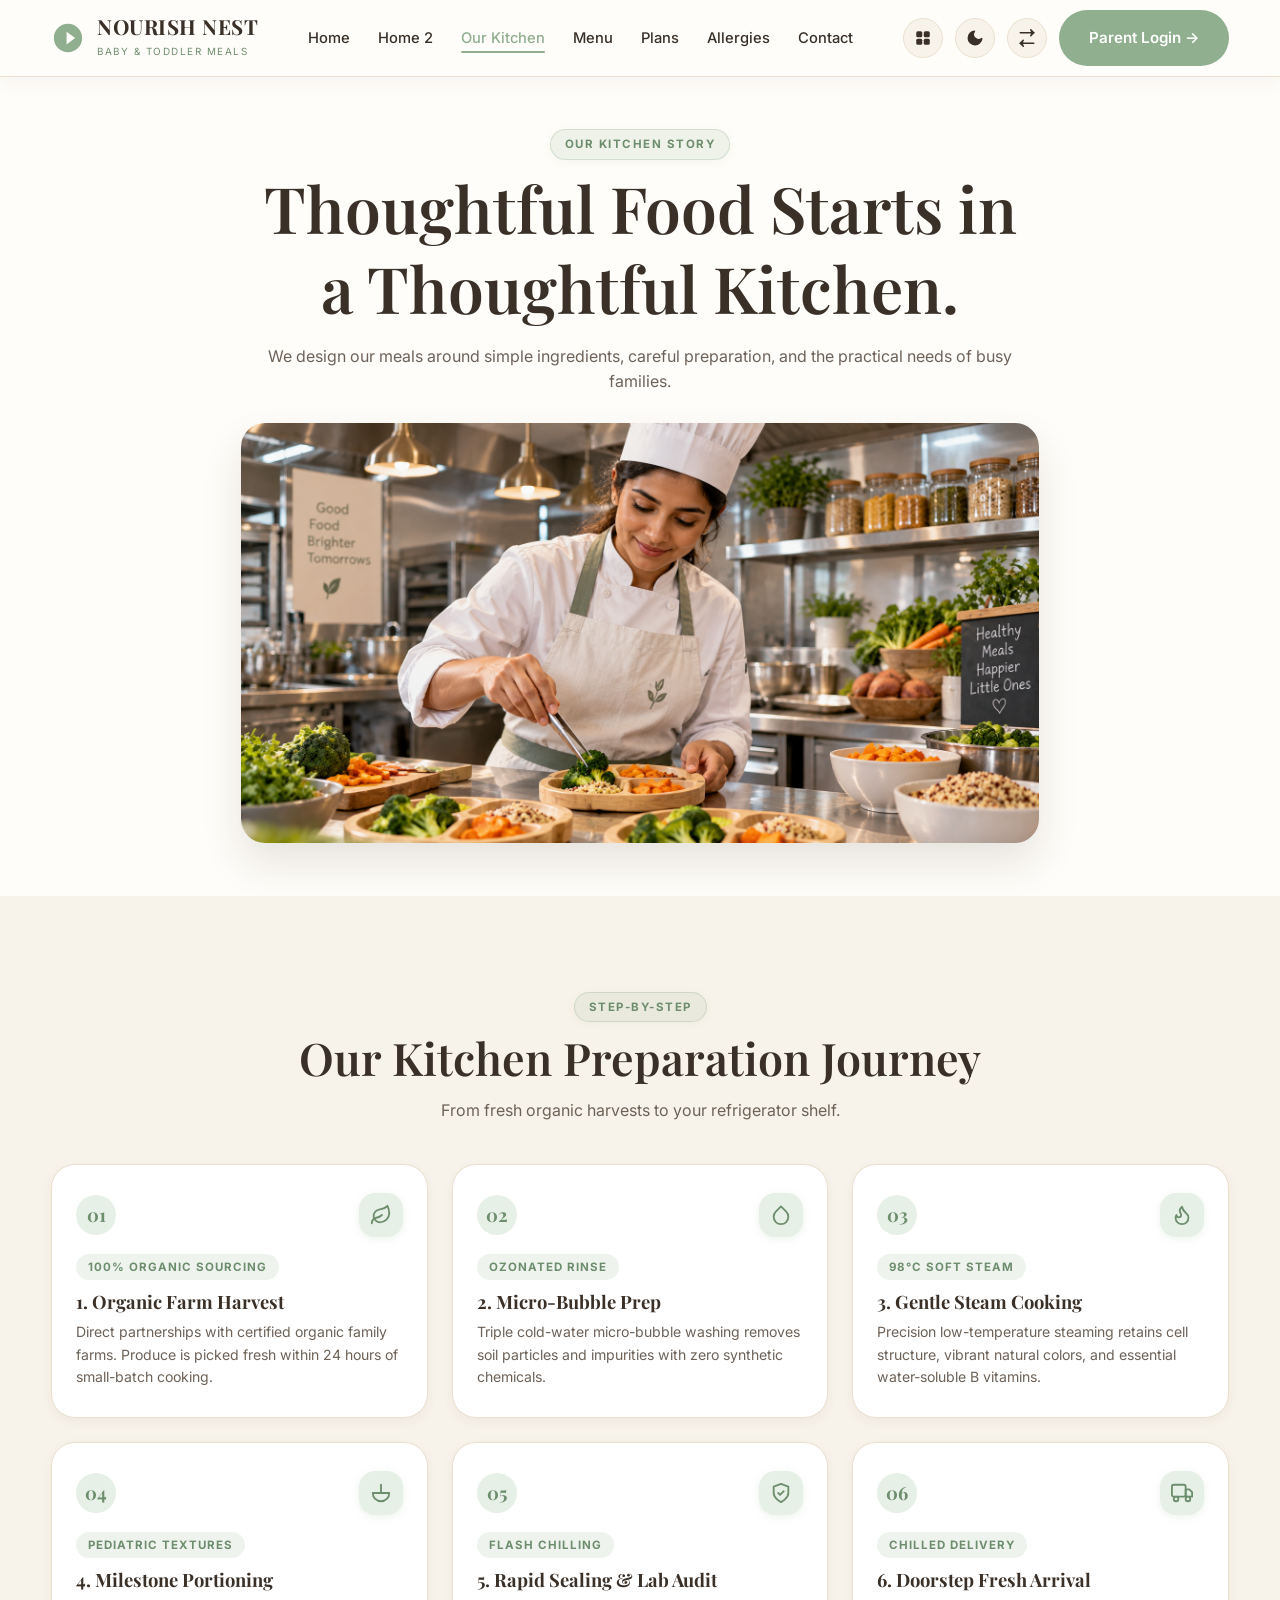
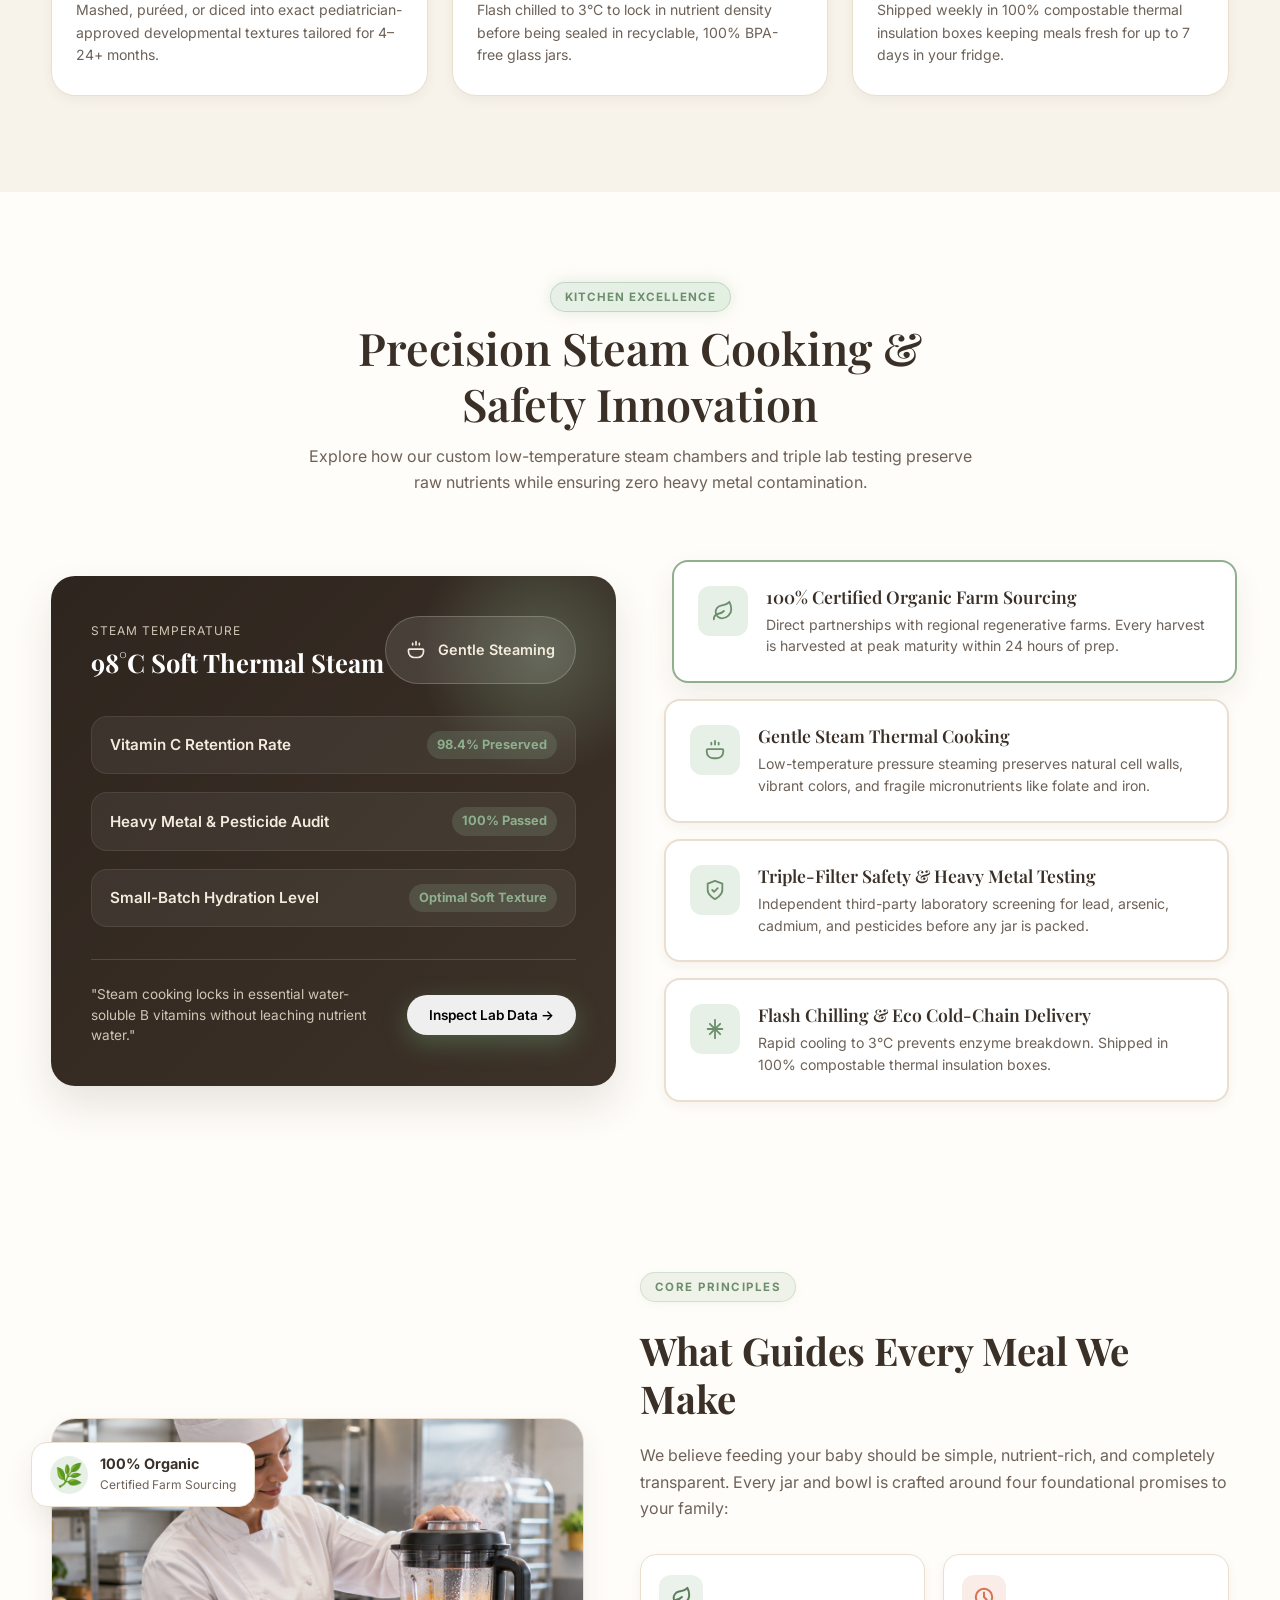
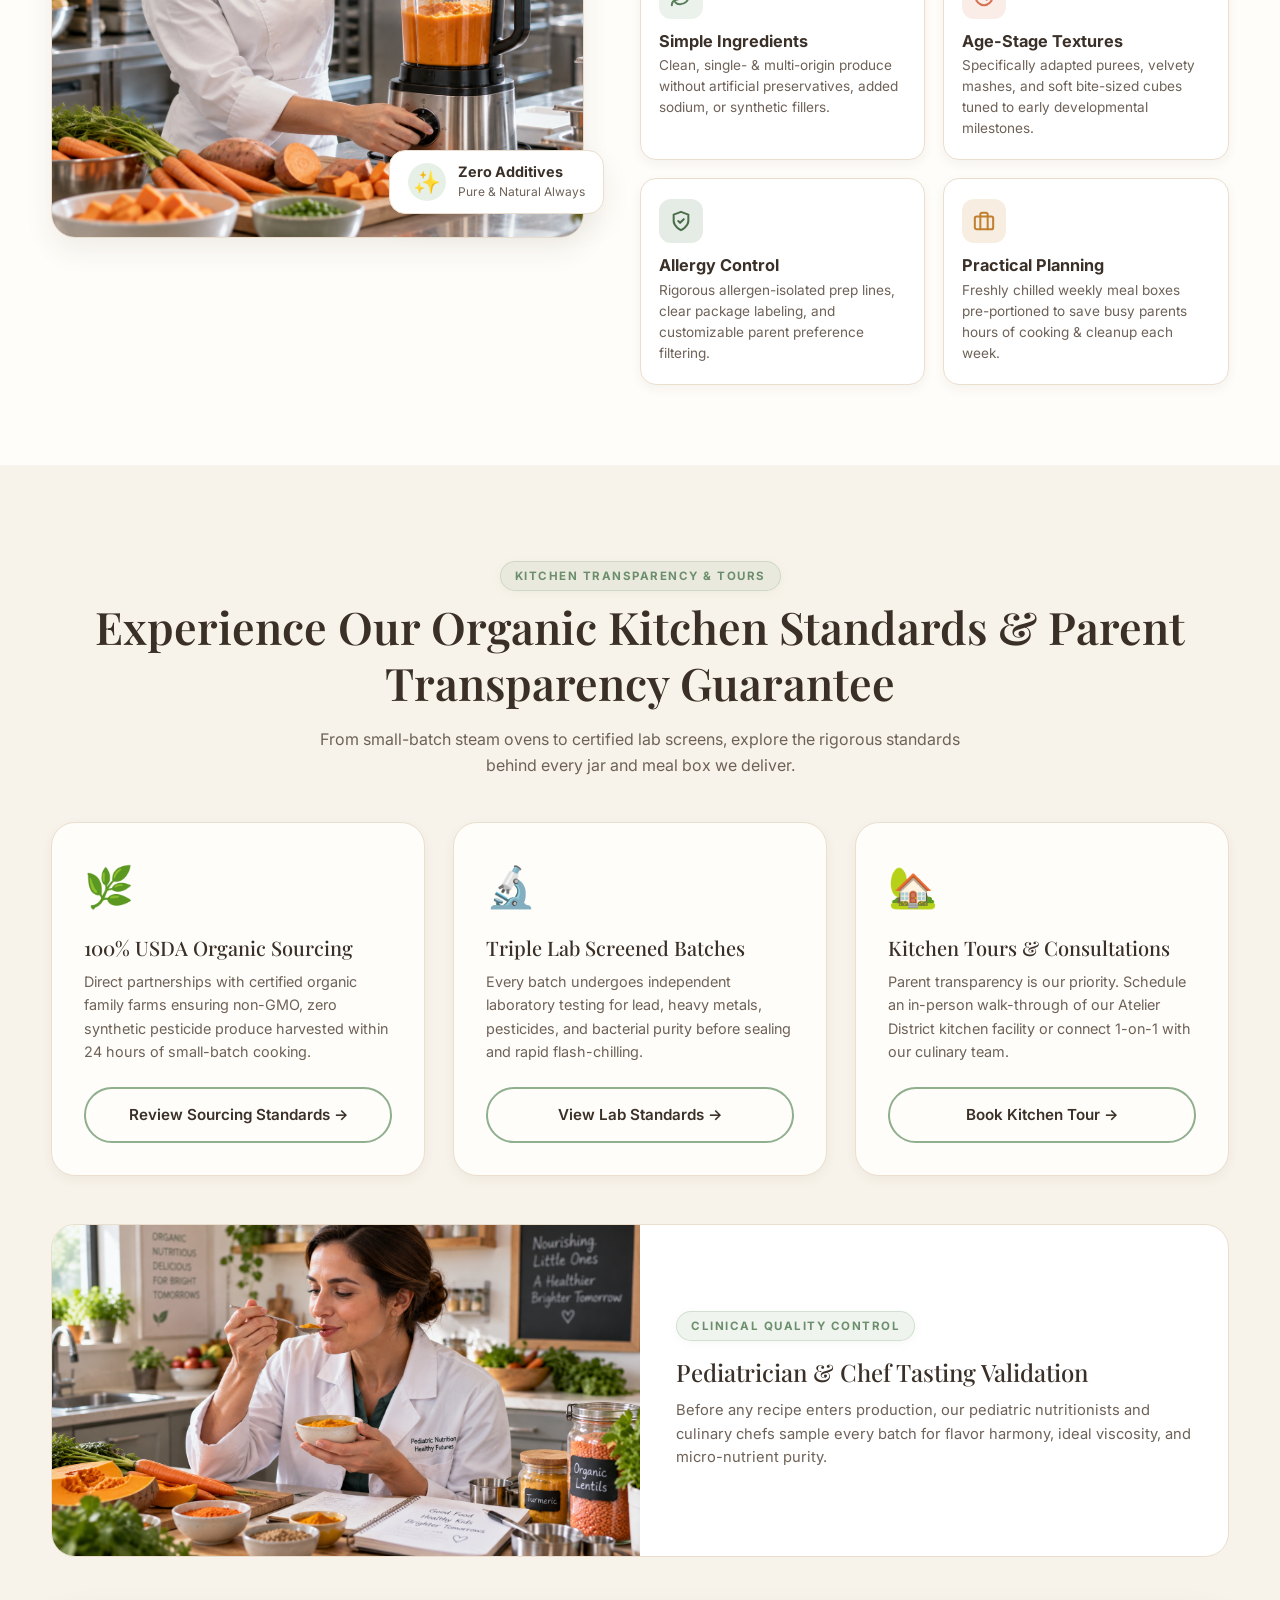
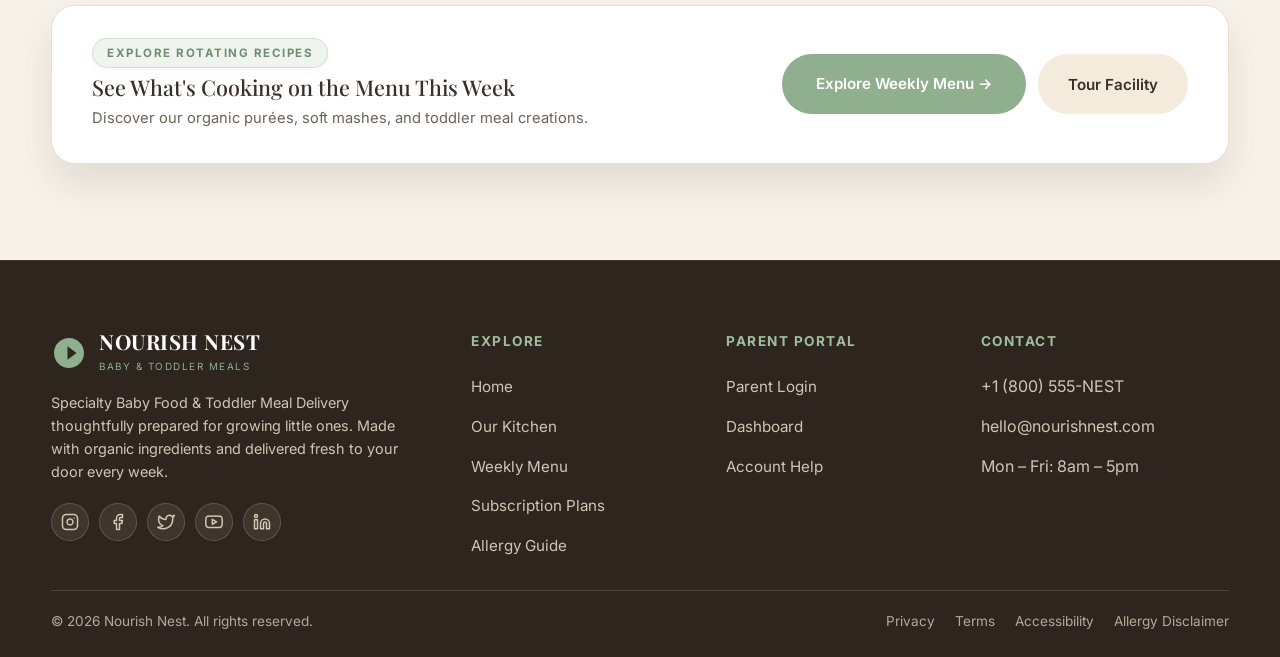
==== about.html @ a1250751 "Complete Nourish Nest website update: images, Home 2 hero & sensory section enhancements, brand favi" ====
<!DOCTYPE html>
<html lang="en" data-theme="light" dir="ltr">
<head>
  <meta charset="UTF-8">
  <meta name="viewport" content="width=device-width, initial-scale=1.0">
  <title>Our Kitchen | Nourish Nest Specialty Baby Food</title>
  <meta name="description" content="Learn about the Nourish Nest kitchen philosophy, small batch organic cooking process, and food safety standards.">
  <link rel="icon" type="image/svg+xml" href="assets/images/favicon.svg">
  <link rel="stylesheet" href="assets/css/style.css">
</head>
<body>

  <!-- Sticky Navbar -->
  <header class="navbar">
    <div class="container nav-container">
      <a href="index.html" class="brand-logo">
        <svg viewBox="0 0 24 24">
          <path d="M12 2C6.48 2 2 6.48 2 12s4.48 10 10 10 10-4.48 10-10S17.52 2 12 2zm-1 14.5v-9l6 4.5-6 4.5z"/>
        </svg>
        <div>
          <span class="brand-title">NOURISH NEST</span>
          <span class="brand-sub">BABY & TODDLER MEALS</span>
        </div>
      </a>

      <ul class="nav-links">
        <li><a href="index.html">Home</a></li>
        <li><a href="index2.html">Home 2</a></li>
        <li><a href="about.html" class="active">Our Kitchen</a></li>
        <li><a href="menu.html">Menu</a></li>
        <li><a href="plans.html">Plans</a></li>
        <li><a href="allergies.html">Allergies</a></li>
        <li><a href="contact.html">Contact</a></li>
      </ul>

      <div class="nav-actions">
        <a href="dashboard.html" class="icon-circle-btn" title="Parent Portal Dashboard" aria-label="Parent Portal Dashboard">
          <svg width="18" height="18" viewBox="0 0 24 24" fill="currentColor">
            <rect x="3" y="3" width="8" height="8" rx="2"/>
            <rect x="13" y="3" width="8" height="8" rx="2"/>
            <rect x="13" y="13" width="8" height="8" rx="2"/>
            <rect x="3" y="13" width="8" height="8" rx="2"/>
          </svg>
        </a>
        <button class="icon-circle-btn theme-toggle-btn" aria-label="Toggle Theme"></button>
        <button class="icon-circle-btn rtl-toggle-btn" aria-label="Toggle Direction"></button>
        <a href="login.html" class="btn btn-primary">Parent Login →</a>
      </div>

      <button class="hamburger" aria-label="Open Menu">
        <span></span>
        <span></span>
        <span></span>
      </button>
    </div>
  </header>

  <!-- Mobile Drawer -->
  <div class="mobile-drawer">
    <ul class="mobile-nav-links">
      <li><a href="index.html">Home</a></li>
      <li><a href="index2.html">Home 2</a></li>
      <li><a href="about.html" class="active">Our Kitchen</a></li>
      <li><a href="menu.html">Menu</a></li>
      <li><a href="plans.html">Plans</a></li>
      <li><a href="allergies.html">Allergies</a></li>
      <li><a href="contact.html">Contact</a></li>
    </ul>
    <div class="mobile-controls">
      <a href="login.html" class="btn btn-primary" style="width: 100%;">Parent Login →</a>
      <div style="display: flex; gap: 12px; justify-content: center; margin-top: 12px;">
        <a href="dashboard.html" class="icon-circle-btn" title="Parent Portal Dashboard" aria-label="Parent Portal Dashboard">
          <svg width="18" height="18" viewBox="0 0 24 24" fill="currentColor">
            <rect x="3" y="3" width="8" height="8" rx="2"/>
            <rect x="13" y="3" width="8" height="8" rx="2"/>
            <rect x="13" y="13" width="8" height="8" rx="2"/>
            <rect x="3" y="13" width="8" height="8" rx="2"/>
          </svg>
        </a>
        <button class="icon-circle-btn theme-toggle-btn" aria-label="Toggle Theme"></button>
        <button class="icon-circle-btn rtl-toggle-btn" aria-label="Toggle Direction"></button>
      </div>
    </div>
  </div>

  <!-- ABOUT SECTION 01 — HERO -->
  <section class="hero text-center">
    <div class="container" style="max-width: 900px;">
      <span class="section-tag">OUR KITCHEN STORY</span>
      <h1>Thoughtful Food Starts in a Thoughtful Kitchen.</h1>
      <p class="text-muted" style="margin-top: 16px; margin-bottom: 28px;">
        We design our meals around simple ingredients, careful preparation, and the practical needs of busy families.
      </p>
      <div style="border-radius: var(--radius-lg); overflow: hidden; box-shadow: var(--shadow-lg); max-height: 420px;">
        <img src="assets/images/hero-kitchen-chef.jpg" alt="Pediatric Chef Plating Organic Baby Meals" style="width: 100%; height: 100%; object-fit: cover; display: block;">
      </div>
    </div>
  </section>

  <!-- ABOUT SECTION 02 — KITCHEN PROCESS TIMELINE -->
  <section class="section section-bg-alt">
    <div class="container text-center">
      <span class="section-tag">STEP-BY-STEP</span>
      <h2>Our Kitchen Preparation Journey</h2>
      <p class="text-muted" style="max-width: 600px; margin: 12px auto 0;">From fresh organic harvests to your refrigerator shelf.</p>

      <div class="journey-timeline-rich">
        
        <!-- Step 1 -->
        <div class="journey-step-card">
          <div class="journey-step-header">
            <span class="journey-step-num">01</span>
            <div class="journey-step-svg-icon">
              <svg width="22" height="22" viewBox="0 0 24 24" fill="none" stroke="currentColor" stroke-width="2" stroke-linecap="round" stroke-linejoin="round">
                <path d="M11 20A7 7 0 0 1 9.8 6.1C15.5 5 17 4.48 19 2c1 2 2 4.18 2 8 0 5.5-4.78 10-10 10Z"/>
                <path d="M2 21c0-3 1.85-5.36 5.08-6C9.5 14.52 12 13 13 12"/>
              </svg>
            </div>
          </div>
          <div>
            <span class="journey-step-tag">100% Organic Sourcing</span>
            <h4>1. Organic Farm Harvest</h4>
            <p>Direct partnerships with certified organic family farms. Produce is picked fresh within 24 hours of small-batch cooking.</p>
          </div>
        </div>

        <!-- Step 2 -->
        <div class="journey-step-card">
          <div class="journey-step-header">
            <span class="journey-step-num">02</span>
            <div class="journey-step-svg-icon">
              <svg width="22" height="22" viewBox="0 0 24 24" fill="none" stroke="currentColor" stroke-width="2" stroke-linecap="round" stroke-linejoin="round">
                <path d="M12 2.69l5.66 5.66a8 8 0 1 1-11.31 0z"/>
              </svg>
            </div>
          </div>
          <div>
            <span class="journey-step-tag">Ozonated Rinse</span>
            <h4>2. Micro-Bubble Prep</h4>
            <p>Triple cold-water micro-bubble washing removes soil particles and impurities with zero synthetic chemicals.</p>
          </div>
        </div>

        <!-- Step 3 -->
        <div class="journey-step-card">
          <div class="journey-step-header">
            <span class="journey-step-num">03</span>
            <div class="journey-step-svg-icon">
              <svg width="22" height="22" viewBox="0 0 24 24" fill="none" stroke="currentColor" stroke-width="2" stroke-linecap="round" stroke-linejoin="round">
                <path d="M8.5 14.5A2.5 2.5 0 0 0 11 12c0-1.38-.5-2-1-3-1.072-2.143-.224-4.054 2-6 .5 2.5 2 4.9 4 6.5 2 1.6 3 3.5 3 5.5a7 7 0 1 1-14 0c0-1.153.433-2.294 1-3a2.5 2.5 0 0 0 2.5 2.5z"/>
              </svg>
            </div>
          </div>
          <div>
            <span class="journey-step-tag">98°C Soft Steam</span>
            <h4>3. Gentle Steam Cooking</h4>
            <p>Precision low-temperature steaming retains cell structure, vibrant natural colors, and essential water-soluble B vitamins.</p>
          </div>
        </div>

        <!-- Step 4 -->
        <div class="journey-step-card">
          <div class="journey-step-header">
            <span class="journey-step-num">04</span>
            <div class="journey-step-svg-icon">
              <svg width="22" height="22" viewBox="0 0 24 24" fill="none" stroke="currentColor" stroke-width="2" stroke-linecap="round" stroke-linejoin="round">
                <path d="M12 21a9 9 0 0 0 9-9H3a9 9 0 0 0 9 9Z"/>
                <line x1="12" y1="3" x2="12" y2="12"/>
              </svg>
            </div>
          </div>
          <div>
            <span class="journey-step-tag">Pediatric Textures</span>
            <h4>4. Milestone Portioning</h4>
            <p>Mashed, puréed, or diced into exact pediatrician-approved developmental textures tailored for 4–24+ months.</p>
          </div>
        </div>

        <!-- Step 5 -->
        <div class="journey-step-card">
          <div class="journey-step-header">
            <span class="journey-step-num">05</span>
            <div class="journey-step-svg-icon">
              <svg width="22" height="22" viewBox="0 0 24 24" fill="none" stroke="currentColor" stroke-width="2" stroke-linecap="round" stroke-linejoin="round">
                <path d="M12 22s8-4 8-10V5l-8-3-8 3v7c0 6 8 10 8 10z"/>
                <path d="m9 12 2 2 4-4"/>
              </svg>
            </div>
          </div>
          <div>
            <span class="journey-step-tag">Flash Chilling</span>
            <h4>5. Rapid Sealing & Lab Audit</h4>
            <p>Flash chilled to 3°C to lock in nutrient density before being sealed in recyclable, 100% BPA-free glass jars.</p>
          </div>
        </div>

        <!-- Step 6 -->
        <div class="journey-step-card">
          <div class="journey-step-header">
            <span class="journey-step-num">06</span>
            <div class="journey-step-svg-icon">
              <svg width="22" height="22" viewBox="0 0 24 24" fill="none" stroke="currentColor" stroke-width="2" stroke-linecap="round" stroke-linejoin="round">
                <rect x="1" y="3" width="15" height="13" rx="2" ry="2"/>
                <polygon points="16 8 20 8 23 11 23 16 16 16 16 8"/>
                <circle cx="5.5" cy="18.5" r="2.5"/>
                <circle cx="18.5" cy="18.5" r="2.5"/>
              </svg>
            </div>
          </div>
          <div>
            <span class="journey-step-tag">Chilled Delivery</span>
            <h4>6. Doorstep Fresh Arrival</h4>
            <p>Shipped weekly in 100% compostable thermal insulation boxes keeping meals fresh for up to 7 days in your fridge.</p>
          </div>
        </div>

      </div>
    </div>
  </section>

  <!-- OUR KITCHEN SECTION — FARM-TO-JAR QUALITY & STEAM INNOVATION (UNIQUE SECTION) -->
  <section class="section kitchen-quality-section">
    <div class="container">
      <div class="section-header text-center">
        <span class="section-tag glow-tag">KITCHEN EXCELLENCE</span>
        <h2>Precision Steam Cooking & Safety Innovation</h2>
        <p class="text-muted" style="max-width: 680px; margin: 12px auto 0;">
          Explore how our custom low-temperature steam chambers and triple lab testing preserve raw nutrients while ensuring zero heavy metal contamination.
        </p>
      </div>

      <div class="kitchen-quality-grid">
        
        <!-- Left Column: Interactive Animated Steam Chamber Gauge -->
        <div class="steam-chamber-card">
          <div class="steam-chamber-bg-glow"></div>
          
          <div class="steam-dial-display">
            <div>
              <span class="temp-label">STEAM TEMPERATURE</span>
              <div class="temp-number" id="kitchenTempDisplay">98°C Soft Thermal Steam</div>
            </div>
            <div class="steam-temp-badge">
              <span class="steam-icon-pulse" id="kitchenPillarIcon">
                <svg width="20" height="20" viewBox="0 0 24 24" fill="none" stroke="currentColor" stroke-width="2" stroke-linecap="round" stroke-linejoin="round">
                  <path d="M12 2v4M8 4v2M16 4v2M4 11h16a1 1 0 0 1 1 1v2a7 7 0 0 1-7 7H10a7 7 0 0 1-7-7v-2a1 1 0 0 1 1-1z"/>
                </svg>
              </span>
              <span style="font-weight: 600; font-size: 0.9rem;" id="kitchenPillarBadge">Gentle Steaming</span>
            </div>
          </div>

          <div class="steam-metrics-list" id="kitchenMetricList">
            <div class="steam-metric-row">
              <div class="metric-title-wrap">
                <span>Vitamin C Retention Rate</span>
              </div>
              <span class="metric-status-tag">98.4% Preserved</span>
            </div>

            <div class="steam-metric-row">
              <div class="metric-title-wrap">
                <span>Heavy Metal & Pesticide Audit</span>
              </div>
              <span class="metric-status-tag">100% Passed</span>
            </div>

            <div class="steam-metric-row">
              <div class="metric-title-wrap">
                <span>Small-Batch Hydration Level</span>
              </div>
              <span class="metric-status-tag">Optimal Soft Texture</span>
            </div>
          </div>

          <div class="steam-card-footer">
            <div class="steam-note-text" id="kitchenNoteText">
              "Steam cooking locks in essential water-soluble B vitamins without leaching nutrient water."
            </div>
            <button class="btn btn-shine steam-inspect-btn" id="inspectKitchenBatchBtn" type="button">
              Inspect Lab Data →
            </button>
          </div>
        </div>

        <!-- Right Column: Interactive Pillar Cards -->
        <div class="kitchen-pillars-deck" role="tablist">
          <div class="pillar-interactive-card active" data-pillar="1" role="tab" aria-selected="true">
            <div class="pillar-icon-box">
              <svg width="22" height="22" viewBox="0 0 24 24" fill="none" stroke="currentColor" stroke-width="2" stroke-linecap="round" stroke-linejoin="round">
                <path d="M11 20A7 7 0 0 1 9.8 6.1C15.5 5 17 4.4 19 2c1 2 2 4.18 2 8 0 5.5-4.78 10-10 10Z"/>
                <path d="M2 21c0-3 1.85-5.36 5.08-6C9.5 14.52 12 13 13 12"/>
              </svg>
            </div>
            <div class="pillar-card-body">
              <h4>100% Certified Organic Farm Sourcing</h4>
              <p>Direct partnerships with regional regenerative farms. Every harvest is harvested at peak maturity within 24 hours of prep.</p>
            </div>
          </div>

          <div class="pillar-interactive-card" data-pillar="2" role="tab" aria-selected="false">
            <div class="pillar-icon-box">
              <svg width="22" height="22" viewBox="0 0 24 24" fill="none" stroke="currentColor" stroke-width="2" stroke-linecap="round" stroke-linejoin="round">
                <path d="M12 2v4M8 4v2M16 4v2M4 11h16a1 1 0 0 1 1 1v2a7 7 0 0 1-7 7H10a7 7 0 0 1-7-7v-2a1 1 0 0 1 1-1z"/>
              </svg>
            </div>
            <div class="pillar-card-body">
              <h4>Gentle Steam Thermal Cooking</h4>
              <p>Low-temperature pressure steaming preserves natural cell walls, vibrant colors, and fragile micronutrients like folate and iron.</p>
            </div>
          </div>

          <div class="pillar-interactive-card" data-pillar="3" role="tab" aria-selected="false">
            <div class="pillar-icon-box">
              <svg width="22" height="22" viewBox="0 0 24 24" fill="none" stroke="currentColor" stroke-width="2" stroke-linecap="round" stroke-linejoin="round">
                <path d="M12 22s8-4 8-10V5l-8-3-8 3v7c0 6 8 10 8 10z"/>
                <polyline points="9 12 11 14 15 10"/>
              </svg>
            </div>
            <div class="pillar-card-body">
              <h4>Triple-Filter Safety & Heavy Metal Testing</h4>
              <p>Independent third-party laboratory screening for lead, arsenic, cadmium, and pesticides before any jar is packed.</p>
            </div>
          </div>

          <div class="pillar-interactive-card" data-pillar="4" role="tab" aria-selected="false">
            <div class="pillar-icon-box">
              <svg width="22" height="22" viewBox="0 0 24 24" fill="none" stroke="currentColor" stroke-width="2" stroke-linecap="round" stroke-linejoin="round">
                <line x1="12" y1="2" x2="12" y2="22"/>
                <line x1="20" y1="12" x2="4" y2="12"/>
                <line x1="17.66" y1="6.34" x2="6.34" y2="17.66"/>
                <line x1="17.66" y1="17.66" x2="6.34" y2="6.34"/>
              </svg>
            </div>
            <div class="pillar-card-body">
              <h4>Flash Chilling & Eco Cold-Chain Delivery</h4>
              <p>Rapid cooling to 3°C prevents enzyme breakdown. Shipped in 100% compostable thermal insulation boxes.</p>
            </div>
          </div>
        </div>

      </div>
    </div>
  </section>

  <!-- ABOUT SECTION 03 — OUR FOOD PRINCIPLES -->
  <section class="section principles-section">
    <div class="container split-grid principles-split-container">
      <div class="split-image principles-image-wrapper">
        <img src="assets/images/quality-kitchen-prep.jpg" alt="Chef preparing fresh organic food in kitchen" class="principles-img">
        <div class="principles-img-badge badge-top">
          <span class="badge-icon">🌿</span>
          <div class="badge-text">
            <strong>100% Organic</strong>
            <small>Certified Farm Sourcing</small>
          </div>
        </div>
        <div class="principles-img-badge badge-bottom">
          <span class="badge-icon">✨</span>
          <div class="badge-text">
            <strong>Zero Additives</strong>
            <small>Pure & Natural Always</small>
          </div>
        </div>
      </div>
      <div class="principles-content">
        <span class="section-tag">CORE PRINCIPLES</span>
        <h2 class="principles-main-title">What Guides Every Meal We Make</h2>
        <p class="principles-lead">
          We believe feeding your baby should be simple, nutrient-rich, and completely transparent. Every jar and bowl is crafted around four foundational promises to your family:
        </p>

        <div class="principles-cards-grid">
          <div class="principle-card">
            <div class="principle-card-icon color-leaf">
              <svg width="22" height="22" viewBox="0 0 24 24" fill="none" stroke="currentColor" stroke-width="2.2" stroke-linecap="round" stroke-linejoin="round">
                <path d="M11 20A7 7 0 0 1 9.8 6.1C15.5 5 17 4.48 19 2c1 2 2 4.18 2 8 0 5.5-4.78 10-10 10Z"/>
                <path d="M2 21c0-3 1.85-5.36 5.08-6C9.5 14.52 12 13 13 12"/>
              </svg>
            </div>
            <div class="principle-card-body">
              <h3>Simple Ingredients</h3>
              <p>Clean, single- & multi-origin produce without artificial preservatives, added sodium, or synthetic fillers.</p>
            </div>
          </div>

          <div class="principle-card">
            <div class="principle-card-icon color-texture">
              <svg width="22" height="22" viewBox="0 0 24 24" fill="none" stroke="currentColor" stroke-width="2.2" stroke-linecap="round" stroke-linejoin="round">
                <circle cx="12" cy="12" r="9"/>
                <path d="M12 7v5l3 3"/>
              </svg>
            </div>
            <div class="principle-card-body">
              <h3>Age-Stage Textures</h3>
              <p>Specifically adapted purees, velvety mashes, and soft bite-sized cubes tuned to early developmental milestones.</p>
            </div>
          </div>

          <div class="principle-card">
            <div class="principle-card-icon color-shield">
              <svg width="22" height="22" viewBox="0 0 24 24" fill="none" stroke="currentColor" stroke-width="2.2" stroke-linecap="round" stroke-linejoin="round">
                <path d="M12 22s8-4 8-10V5l-8-3-8 3v7c0 6 8 10 8 10z"/>
                <polyline points="9 12 11 14 15 10"/>
              </svg>
            </div>
            <div class="principle-card-body">
              <h3>Allergy Control</h3>
              <p>Rigorous allergen-isolated prep lines, clear package labeling, and customizable parent preference filtering.</p>
            </div>
          </div>

          <div class="principle-card">
            <div class="principle-card-icon color-box">
              <svg width="22" height="22" viewBox="0 0 24 24" fill="none" stroke="currentColor" stroke-width="2.2" stroke-linecap="round" stroke-linejoin="round">
                <rect x="2" y="7" width="20" height="14" rx="2" ry="2"/>
                <path d="M16 21V5a2 2 0 0 0-2-2h-4a2 2 0 0 0-2 2v16"/>
              </svg>
            </div>
            <div class="principle-card-body">
              <h3>Practical Planning</h3>
              <p>Freshly chilled weekly meal boxes pre-portioned to save busy parents hours of cooking & cleanup each week.</p>
            </div>
          </div>
        </div>
      </div>
    </div>
  </section>

  <!-- ABOUT SECTION 04 — KITCHEN QUALITY ASSURANCE & PARENT TRANSPARENCY HUB -->
  <section class="section section-bg-alt text-center">
    <div class="container">
      <span class="section-tag">KITCHEN TRANSPARENCY & TOURS</span>
      <h2>Experience Our Organic Kitchen Standards & Parent Transparency Guarantee</h2>
      <p class="text-muted" style="max-width: 680px; margin: 16px auto 0;">
        From small-batch steam ovens to certified lab screens, explore the rigorous standards behind every jar and meal box we deliver.
      </p>

      <div class="assurance-grid" style="margin: 44px 0 48px;">
        
        <div class="assurance-card">
          <div>
            <div style="font-size: 2.5rem; margin-bottom: 16px;">🌿</div>
            <h3 style="margin-bottom: 10px; font-size: 1.25rem;">100% USDA Organic Sourcing</h3>
            <p class="text-muted" style="font-size: 0.9rem; line-height: 1.6;">
              Direct partnerships with certified organic family farms ensuring non-GMO, zero synthetic pesticide produce harvested within 24 hours of small-batch cooking.
            </p>
          </div>
          <div style="margin-top: 24px;">
            <a href="menu.html" class="btn btn-outline" style="width: 100%;">Review Sourcing Standards →</a>
          </div>
        </div>

        <div class="assurance-card">
          <div>
            <div style="font-size: 2.5rem; margin-bottom: 16px;">🔬</div>
            <h3 style="margin-bottom: 10px; font-size: 1.25rem;">Triple Lab Screened Batches</h3>
            <p class="text-muted" style="font-size: 0.9rem; line-height: 1.6;">
              Every batch undergoes independent laboratory testing for lead, heavy metals, pesticides, and bacterial purity before sealing and rapid flash-chilling.
            </p>
          </div>
          <div style="margin-top: 24px;">
            <a href="allergies.html" class="btn btn-outline" style="width: 100%;">View Lab Standards →</a>
          </div>
        </div>

        <div class="assurance-card">
          <div>
            <div style="font-size: 2.5rem; margin-bottom: 16px;">🏡</div>
            <h3 style="margin-bottom: 10px; font-size: 1.25rem;">Kitchen Tours & Consultations</h3>
            <p class="text-muted" style="font-size: 0.9rem; line-height: 1.6;">
              Parent transparency is our priority. Schedule an in-person walk-through of our Atelier District kitchen facility or connect 1-on-1 with our culinary team.
            </p>
          </div>
          <div style="margin-top: 24px;">
            <a href="contact.html" class="btn btn-outline" style="width: 100%;">Book Kitchen Tour →</a>
          </div>
        </div>

      </div>

      <!-- Pediatric Chef Tasting Feature Card -->
      <div style="margin-bottom: 48px; border-radius: var(--radius-lg); overflow: hidden; background: var(--bg-surface); border: 1px solid var(--border-color); display: grid; grid-template-columns: 1fr 1fr; align-items: center; text-align: left;">
        <div style="height: 100%; min-height: 260px;">
          <img src="assets/images/quality-pediatric-chef-tasting.jpg" alt="Pediatric Nutritionist Quality Control Tasting" style="width: 100%; height: 100%; object-fit: cover; display: block;">
        </div>
        <div style="padding: 36px;">
          <span class="section-tag">CLINICAL QUALITY CONTROL</span>
          <h3 style="font-size: 1.5rem; margin-top: 8px; margin-bottom: 12px;">Pediatrician & Chef Tasting Validation</h3>
          <p class="text-muted" style="font-size: 0.92rem; line-height: 1.6;">
            Before any recipe enters production, our pediatric nutritionists and culinary chefs sample every batch for flavor harmony, ideal viscosity, and micro-nutrient purity.
          </p>
        </div>
      </div>

      <!-- Integrated Action Banner Bar (Floating overlapping footer) -->
      <div class="cta-floating-banner">
        <div>
          <span class="section-tag" style="margin-bottom: 6px;">EXPLORE ROTATING RECIPES</span>
          <h3 style="font-size: 1.35rem; margin-bottom: 6px;">See What's Cooking on the Menu This Week</h3>
          <p class="text-muted" style="font-size: 0.92rem;">Discover our organic purées, soft mashes, and toddler meal creations.</p>
        </div>
        <div style="display: flex; gap: 12px; flex-wrap: wrap;">
          <a href="menu.html" class="btn btn-primary" style="padding: 16px 32px;">Explore Weekly Menu →</a>
          <button class="btn btn-secondary" onclick="showToast('Opening Kitchen Facility Schedule...')">Tour Facility</button>
        </div>
      </div>

    </div>
  </section>

  <!-- Shared Footer -->
  <footer class="footer">
    <div class="container">
      <div class="footer-grid">
        <div>
          <a href="index.html" class="footer-brand-logo">
            <svg viewBox="0 0 24 24">
              <path d="M12 2C6.48 2 2 6.48 2 12s4.48 10 10 10 10-4.48 10-10S17.52 2 12 2zm-1 14.5v-9l6 4.5-6 4.5z"/>
            </svg>
            <div>
              <span class="brand-title" style="color: #FFFFFF;">NOURISH NEST</span>
              <span class="brand-sub" style="color: var(--color-primary);">BABY & TODDLER MEALS</span>
            </div>
          </a>
          <p style="color: #D1C5B4; font-size: 0.9rem; line-height: 1.6;">
            Specialty Baby Food & Toddler Meal Delivery thoughtfully prepared for growing little ones. Made with organic ingredients and delivered fresh to your door every week.
          </p>

          <!-- Social Icons Bar -->
          <div class="footer-social-bar">
            <a href="#" class="footer-social-icon" aria-label="Instagram" title="Instagram">
              <svg width="18" height="18" viewBox="0 0 24 24" fill="none" stroke="currentColor" stroke-width="2" stroke-linecap="round" stroke-linejoin="round"><rect x="2" y="2" width="20" height="20" rx="5" ry="5"/><path d="M16 11.37A4 4 0 1 1 12.63 8 4 4 0 0 1 16 11.37z"/><line x1="17.5" y1="6.5" x2="17.51" y2="6.5"/></svg>
            </a>
            <a href="#" class="footer-social-icon" aria-label="Facebook" title="Facebook">
              <svg width="18" height="18" viewBox="0 0 24 24" fill="none" stroke="currentColor" stroke-width="2" stroke-linecap="round" stroke-linejoin="round"><path d="M18 2h-3a5 5 0 0 0-5 5v3H7v4h3v8h4v-8h3l1-4h-4V7a1 1 0 0 1 1-1h3z"/></svg>
            </a>
            <a href="#" class="footer-social-icon" aria-label="Twitter / X" title="Twitter / X">
              <svg width="18" height="18" viewBox="0 0 24 24" fill="none" stroke="currentColor" stroke-width="2" stroke-linecap="round" stroke-linejoin="round"><path d="M23 3a10.9 10.9 0 0 1-3.14 1.53 4.48 4.48 0 0 0-7.86 3v1A10.66 10.66 0 0 1 3 4s-4 9 5 13a11.64 11.64 0 0 1-7 2c9 5 20 0 20-11.5a4.5 4.5 0 0 0-.08-.83A7.72 7.72 0 0 0 23 3z"/></svg>
            </a>
            <a href="#" class="footer-social-icon" aria-label="YouTube" title="YouTube">
              <svg width="18" height="18" viewBox="0 0 24 24" fill="none" stroke="currentColor" stroke-width="2" stroke-linecap="round" stroke-linejoin="round"><path d="M22.54 6.42a2.78 2.78 0 0 0-1.94-2C18.88 4 12 4 12 4s-6.88 0-8.6.46a2.78 2.78 0 0 0-1.94 2A29 29 0 0 0 1 11.75a29 29 0 0 0 .46 5.33A2.78 2.78 0 0 0 3.4 19c1.72.46 8.6.46 8.6.46s6.88 0 8.6-.46a2.78 2.78 0 0 0 1.94-2 29 29 0 0 0 .46-5.25 29 29 0 0 0-.46-5.33z"/><polygon points="9.75 15.02 15.5 11.75 9.75 8.48 9.75 15.02"/></svg>
            </a>
            <a href="#" class="footer-social-icon" aria-label="LinkedIn" title="LinkedIn">
              <svg width="18" height="18" viewBox="0 0 24 24" fill="none" stroke="currentColor" stroke-width="2" stroke-linecap="round" stroke-linejoin="round"><path d="M16 8a6 6 0 0 1 6 6v7h-4v-7a2 2 0 0 0-2-2 2 2 0 0 0-2 2v7h-4v-7a6 6 0 0 1 6-6z"/><rect x="2" y="9" width="4" height="12"/><circle cx="4" cy="4" r="2"/></svg>
            </a>
          </div>
        </div>

        <div class="footer-col">
          <h5>EXPLORE</h5>
          <ul>
            <li><a href="index.html">Home</a></li>
            <li><a href="about.html">Our Kitchen</a></li>
            <li><a href="menu.html">Weekly Menu</a></li>
            <li><a href="plans.html">Subscription Plans</a></li>
            <li><a href="allergies.html">Allergy Guide</a></li>
          </ul>
        </div>

        <div class="footer-col">
          <h5>PARENT PORTAL</h5>
          <ul>
            <li><a href="login.html">Parent Login</a></li>
            <li><a href="dashboard.html">Dashboard</a></li>
            <li><a href="dashboard.html">Account Help</a></li>
          </ul>
        </div>

        <div class="footer-col">
          <h5>CONTACT</h5>
          <ul>
            <li><span style="color: #D1C5B4;">+1 (800) 555-NEST</span></li>
            <li><span style="color: #D1C5B4;">hello@nourishnest.com</span></li>
            <li><span style="color: #D1C5B4;">Mon – Fri: 8am – 5pm</span></li>
          </ul>
        </div>
      </div>

      <div class="footer-bottom">
        <div>© 2026 Nourish Nest. All rights reserved.</div>
        <div style="display: flex; gap: 20px;">
          <a href="#">Privacy</a>
          <a href="#">Terms</a>
          <a href="#">Accessibility</a>
          <a href="#">Allergy Disclaimer</a>
        </div>
      </div>
    </div>
  </footer>

  <!-- Floating Back to Top Button -->
  <button class="back-to-top" id="backToTopBtn" aria-label="Back to top" title="Back to top">
    <svg width="20" height="20" viewBox="0 0 24 24" fill="none" stroke="currentColor" stroke-width="2.5" stroke-linecap="round" stroke-linejoin="round">
      <polyline points="18 15 12 9 6 15"/>
    </svg>
  </button>

  <script src="assets/js/main.js"></script>
</body>
</html>
---- assets/css/style.css ----
/* ==========================================================================
   NOURISH NEST - PUBLIC BRAND CSS (GENTLE, PREMIUM, WHOLESOME)
   ========================================================================== */

@import url('https://fonts.googleapis.com/css2?family=Inter:wght@300;400;500;600;700&family=Playfair+Display:ital,wght@0,500;0,600;0,700;1,400&display=swap');

:root {
  /* Brand Color Tokens */
  --color-primary: #8FAF8F;
  --color-primary-dark: #6D8E6D;
  --color-primary-light: #E7F0E7;
  --color-secondary: #F4EBDD;
  --color-secondary-light: #FAF6EF;
  --color-dark: #3A3028;
  --color-dark-muted: #5C4F44;
  --color-accent: #E29578;
  --color-accent-soft: #F9EBE6;
  
  /* Surface Defaults (Light Theme) */
  --bg-main: #FFFDF9;
  --bg-surface: #FFFFFF;
  --bg-alt: #F8F3EA;
  --text-main: #3A3028;
  --text-muted: #6E6258;
  --border-color: #EADFCF;
  --shadow-sm: 0 4px 12px rgba(58, 48, 40, 0.05);
  --shadow-md: 0 12px 28px rgba(58, 48, 40, 0.08);
  --shadow-lg: 0 20px 40px rgba(58, 48, 40, 0.12);

  /* Spacing Scale */
  --space-xs: 8px;
  --space-sm: 16px;
  --space-md: 24px;
  --space-lg: 40px;
  --space-xl: 64px;
  --space-2xl: 96px;

  /* Typography */
  --font-heading: 'Playfair Display', Georgia, serif;
  --font-body: 'Inter', system-ui, -apple-system, sans-serif;
  
  /* Layout Grid */
  --container-width: 1440px;
  --page-padding: clamp(20px, 4vw, 64px);
  --radius-sm: 8px;
  --radius-md: 16px;
  --radius-lg: 24px;
  --radius-full: 9999px;

  --transition: all 0.3s cubic-bezier(0.25, 0.8, 0.25, 1);
}

/* Dark Theme Overrides */
[data-theme="dark"] {
  --bg-main: #231D18;
  --bg-surface: #2D251F;
  --bg-alt: #362E27;
  --text-main: #F4EBDD;
  --text-muted: #D1C5B4;
  --border-color: #4A3E35;
  --shadow-sm: 0 4px 12px rgba(0, 0, 0, 0.2);
  --shadow-md: 0 12px 28px rgba(0, 0, 0, 0.3);
  --shadow-lg: 0 20px 40px rgba(0, 0, 0, 0.4);
}

/* Base Resets */
*, *::before, *::after {
  box-sizing: border-box;
  margin: 0;
  padding: 0;
}

html {
  scroll-behavior: smooth;
  font-size: 16px;
  background-color: #2E251E;
}

[data-theme="dark"] html {
  background-color: #18120E;
}

body {
  font-family: var(--font-body);
  background-color: var(--bg-main);
  color: var(--text-main);
  line-height: 1.6;
  overflow-x: hidden;
  transition: background-color 0.3s ease, color 0.3s ease;
  min-height: 100vh;
  display: flex;
  flex-direction: column;
  padding-top: 76px;
}

img {
  max-width: 100%;
  height: auto;
  display: block;
  object-fit: cover;
}

a {
  color: inherit;
  text-decoration: none;
}

button, input, select, textarea {
  font-family: inherit;
  font-size: inherit;
}

/* Container System */
.container {
  width: 100%;
  max-width: var(--container-width);
  margin: 0 auto;
  padding-left: var(--page-padding);
  padding-right: var(--page-padding);
}

/* Typography Helpers */
h1, h2, h3, h4, .font-serif {
  font-family: var(--font-heading);
  color: var(--text-main);
  line-height: 1.25;
}

h1 { font-size: clamp(2.5rem, 5vw, 4rem); font-weight: 600; }
h2 { font-size: clamp(2rem, 3.5vw, 3rem); font-weight: 600; }
h3 { font-size: clamp(1.5rem, 2.5vw, 2rem); font-weight: 500; }
h4 { font-size: 1.25rem; font-weight: 600; }

.text-muted { color: var(--text-muted); }
.text-sage { color: var(--color-primary); }
.text-center { text-align: center; }

/* Buttons & CTAs */
.btn {
  display: inline-flex;
  align-items: center;
  justify-content: center;
  gap: 10px;
  padding: 14px 28px;
  border-radius: var(--radius-full);
  font-weight: 600;
  font-size: 0.95rem;
  cursor: pointer;
  transition: var(--transition);
  border: 2px solid transparent;
  white-space: nowrap;
}

.btn-primary {
  background-color: var(--color-primary);
  color: #FFFFFF;
}

.btn-primary:hover {
  background-color: var(--color-primary-dark);
  transform: translateY(-2px);
  box-shadow: 0 8px 20px rgba(143, 175, 143, 0.35);
}

.btn-secondary {
  background-color: var(--color-secondary);
  color: var(--color-dark);
}

.btn-secondary:hover {
  background-color: #E8DCCB;
  transform: translateY(-2px);
}

.btn-outline {
  border-color: var(--color-primary);
  color: var(--text-main);
  background: transparent;
}

.btn-outline:hover {
  background-color: var(--color-primary);
  color: #FFFFFF;
}

.btn-icon-grid {
  width: 42px;
  height: 42px;
  border-radius: var(--radius-md);
  background: var(--bg-alt);
  border: 1px solid var(--border-color);
  display: inline-flex;
  align-items: center;
  justify-content: center;
  cursor: pointer;
  transition: var(--transition);
  color: var(--text-main);
}

.btn-icon-grid:hover {
  background-color: var(--color-primary);
  color: #FFFFFF;
  border-color: var(--color-primary);
  transform: scale(1.05);
}

/* Header & Navbar - Always Fixed Top Across All Devices */
.navbar {
  position: fixed;
  top: 0;
  left: 0;
  right: 0;
  width: 100%;
  z-index: 1000;
  background-color: rgba(255, 253, 249, 0.95);
  backdrop-filter: blur(14px);
  -webkit-backdrop-filter: blur(14px);
  border-bottom: 1px solid var(--border-color);
  box-shadow: 0 4px 20px rgba(58, 48, 40, 0.05);
  transition: background-color 0.3s ease, border-color 0.3s ease, box-shadow 0.3s ease;
}

[data-theme="dark"] .navbar {
  background-color: rgba(35, 29, 24, 0.95);
  box-shadow: 0 4px 20px rgba(0, 0, 0, 0.25);
}

.nav-container {
  display: flex;
  align-items: center;
  justify-content: space-between;
  height: 76px;
}

.brand-logo {
  display: flex;
  align-items: center;
  gap: 12px;
}

.brand-logo svg {
  width: 34px;
  height: 34px;
  fill: var(--color-primary);
}

.brand-title {
  font-family: var(--font-heading);
  font-size: 1.3rem;
  font-weight: 700;
  letter-spacing: 0.5px;
  color: var(--text-main);
  line-height: 1;
}

.brand-sub {
  font-family: var(--font-body);
  font-size: 0.62rem;
  letter-spacing: 1.5px;
  text-transform: uppercase;
  color: var(--color-primary-dark);
  display: block;
  margin-top: 2px;
}

.nav-links {
  display: flex;
  align-items: center;
  gap: 28px;
  list-style: none;
}

.nav-links a {
  font-weight: 500;
  font-size: 0.92rem;
  color: var(--text-main);
  transition: var(--transition);
  position: relative;
  padding: 4px 0;
}

.nav-links a:hover,
.nav-links a.active {
  color: var(--color-primary);
}

.nav-links a.active::after {
  content: '';
  position: absolute;
  bottom: -2px;
  left: 0;
  width: 100%;
  height: 2px;
  background-color: var(--color-primary);
  border-radius: 2px;
}

.nav-actions {
  display: flex;
  align-items: center;
  gap: 12px;
}

/* Circular Control Buttons (Theme, RTL, Dashboard Shortcut) */
.icon-circle-btn {
  width: 40px;
  height: 40px;
  border-radius: 50%;
  background: var(--bg-alt);
  border: 1px solid var(--border-color);
  color: var(--text-main);
  display: inline-flex;
  align-items: center;
  justify-content: center;
  cursor: pointer;
  transition: var(--transition);
  padding: 0;
  flex-shrink: 0;
}

.icon-circle-btn:hover {
  background-color: var(--color-primary);
  color: #FFFFFF;
  border-color: var(--color-primary);
  transform: translateY(-2px);
}

.icon-circle-btn svg {
  width: 18px;
  height: 18px;
  fill: currentColor;
}

/* Mobile Hamburger Toggle */
.hamburger {
  display: none;
  background: none;
  border: none;
  cursor: pointer;
  flex-direction: column;
  gap: 6px;
  padding: 8px;
}

.hamburger span {
  width: 26px;
  height: 2.5px;
  background-color: var(--text-main);
  border-radius: 2px;
  transition: var(--transition);
}

/* Mobile Nav Drawer */
.mobile-drawer {
  position: fixed;
  top: 76px;
  left: 0;
  width: 100%;
  height: calc(100vh - 76px);
  background-color: var(--bg-surface);
  z-index: 999;
  display: flex;
  flex-direction: column;
  padding: 32px var(--page-padding);
  gap: 24px;
  transform: translateY(-100%);
  opacity: 0;
  visibility: hidden;
  transition: var(--transition);
  overflow-y: auto;
}

.mobile-drawer.active {
  transform: translateY(0);
  opacity: 1;
  visibility: visible;
}

.mobile-nav-links {
  list-style: none;
  display: flex;
  flex-direction: column;
  gap: 20px;
}

.mobile-nav-links a {
  font-size: 1.25rem;
  font-weight: 600;
  color: var(--text-main);
  transition: var(--transition);
}

.mobile-nav-links a:hover,
.mobile-nav-links a.active {
  color: var(--color-primary);
}

.mobile-controls {
  margin-top: auto;
  display: flex;
  flex-direction: column;
  gap: 16px;
  padding-top: 24px;
  border-top: 1px solid var(--border-color);
}

/* Public Sections Shared Padding */
.section {
  padding-top: var(--space-2xl);
  padding-bottom: var(--space-2xl);
}

.section-bg-alt {
  background-color: var(--bg-alt);
}

/* Section Header */
.section-header {
  text-align: center;
  max-width: 680px;
  margin: 0 auto var(--space-xl);
}

.section-tag,
.hero-badge {
  display: inline-flex;
  align-items: center;
  gap: 8px;
  font-size: 0.72rem;
  font-weight: 700;
  letter-spacing: 1.5px;
  text-transform: uppercase;
  color: var(--color-primary-dark);
  background: rgba(143, 175, 143, 0.14);
  border: 1px solid rgba(143, 175, 143, 0.3);
  padding: 5px 14px;
  border-radius: 50px;
  width: fit-content;
  max-width: max-content;
  align-self: flex-start;
  box-shadow: 0 2px 8px rgba(143, 175, 143, 0.1);
  transition: var(--transition);
  margin-bottom: 8px;
}

.hero-badge:hover {
  background: rgba(143, 175, 143, 0.22);
  transform: translateY(-1px);
}

.badge-dot {
  width: 7px;
  height: 7px;
  border-radius: 50%;
  background-color: var(--color-primary);
  box-shadow: 0 0 10px var(--color-primary);
  display: inline-block;
  animation: badgePulse 2s infinite ease-in-out;
}

@keyframes badgePulse {
  0%, 100% { transform: scale(1); opacity: 1; }
  50% { transform: scale(1.4); opacity: 0.7; }
}

[data-theme="dark"] .section-tag,
[data-theme="dark"] .hero-badge {
  background: rgba(143, 175, 143, 0.2);
  color: var(--color-primary);
  border-color: rgba(143, 175, 143, 0.35);
}

/* Hero Section Base */
.hero {
  position: relative;
  padding-top: var(--space-lg);
  padding-bottom: var(--space-lg);
  overflow: hidden;
}

@media (min-width: 992px) {
  .hero {
    min-height: calc(100vh - 80px);
    display: flex;
    align-items: center;
    padding-top: clamp(16px, 3vh, 40px);
    padding-bottom: clamp(16px, 3vh, 40px);
    box-sizing: border-box;
  }

  .hero-grid {
    width: 100%;
  }

  .hero-content {
    gap: clamp(12px, 2vh, 22px);
  }

  .hero-image-circle {
    width: min(420px, 45vh);
    height: min(420px, 45vh);
  }
}

.hero-bg-shapes {
  position: absolute;
  inset: 0;
  pointer-events: none;
  z-index: 0;
  overflow: hidden;
}

.hero-shape {
  position: absolute;
  border-radius: 50%;
  filter: blur(80px);
  opacity: 0.45;
}

.hero-shape.shape-1 {
  width: 380px;
  height: 380px;
  background: rgba(143, 175, 143, 0.25);
  top: -80px;
  left: -80px;
  animation: floatBg 12s ease-in-out infinite alternate;
}

.hero-shape.shape-2 {
  width: 420px;
  height: 420px;
  background: rgba(244, 235, 221, 0.6);
  bottom: -100px;
  right: -50px;
  animation: floatBg 15s ease-in-out 2s infinite alternate-reverse;
}

[data-theme="dark"] .hero-shape.shape-2 {
  background: rgba(226, 149, 120, 0.15);
}

@keyframes floatBg {
  0% { transform: translate(0, 0) scale(1); }
  100% { transform: translate(30px, 40px) scale(1.1); }
}

.hero-grid {
  position: relative;
  z-index: 1;
  display: grid;
  grid-template-columns: 1fr 1fr;
  gap: 48px;
  align-items: center;
}

.hero-content {
  display: flex;
  flex-direction: column;
  gap: 22px;
  align-items: flex-start;
}

.hero-content > * {
  animation: heroFadeUp 0.8s cubic-bezier(0.16, 1, 0.3, 1) both;
}

.hero-content .section-tag { animation-delay: 0.1s; }
.hero-content .hero-title { animation-delay: 0.25s; }
.hero-content .hero-desc { animation-delay: 0.4s; }
.hero-content .hero-ctas { animation-delay: 0.55s; display: flex; gap: 16px; flex-wrap: wrap; }
.hero-content .hero-trust-badges { animation-delay: 0.7s; }

@keyframes heroFadeUp {
  0% { opacity: 0; transform: translateY(30px); }
  100% { opacity: 1; transform: translateY(0); }
}

.hero-trust-badges {
  display: flex;
  align-items: center;
  gap: 16px;
  font-size: 0.85rem;
  color: var(--text-muted);
  margin-top: 4px;
}

.hero-trust-badges span {
  display: flex;
  align-items: center;
  gap: 6px;
}

/* Circular Hero Image Container & Connected Elements */
.hero-image-container {
  position: relative;
  width: 100%;
  max-width: 460px;
  margin: 0 auto;
  display: flex;
  justify-content: center;
  align-items: center;
  animation: heroFadeUp 0.9s cubic-bezier(0.16, 1, 0.3, 1) 0.3s both;
}

.hero-circle-glow {
  position: absolute;
  width: 104%;
  height: 104%;
  border-radius: 50%;
  background: conic-gradient(from 0deg, var(--color-primary-light), var(--color-secondary), var(--color-accent-soft), var(--color-primary-light));
  opacity: 0.7;
  filter: blur(20px);
  z-index: 0;
  animation: spinGlow 20s linear infinite;
}

@keyframes spinGlow {
  0% { transform: rotate(0deg); }
  100% { transform: rotate(360deg); }
}

/* Main Circle Image Frame */
.hero-image-circle {
  position: relative;
  width: 420px;
  height: 420px;
  border-radius: 50%;
  overflow: hidden;
  box-shadow: 0 24px 48px rgba(58, 48, 40, 0.14), inset 0 0 0 4px rgba(255, 255, 255, 0.6);
  border: 8px solid var(--bg-surface);
  z-index: 1;
  transition: transform 0.6s cubic-bezier(0.25, 1, 0.5, 1), box-shadow 0.6s ease;
  animation: heroFloatCircle 7s ease-in-out infinite;
}

.hero-image-circle img {
  width: 100%;
  height: 100%;
  object-fit: cover;
  border-radius: 50%;
  transition: transform 0.7s ease;
}

.hero-image-container:hover .hero-image-circle {
  transform: translateY(-8px) scale(1.02);
  box-shadow: 0 32px 64px rgba(58, 48, 40, 0.2), inset 0 0 0 4px rgba(143, 175, 143, 0.5);
}

.hero-image-container:hover .hero-image-circle img {
  transform: scale(1.08);
}

@keyframes heroFloatCircle {
  0%, 100% { transform: translateY(0px) rotate(0deg); }
  50% { transform: translateY(-10px) rotate(1deg); }
}

/* Connected Rotating Circular Text Badge */
.hero-rotating-text-badge {
  position: absolute;
  top: -12px;
  left: -20px;
  width: 154px;
  height: 154px;
  border-radius: 50%;
  background: rgba(255, 255, 255, 0.92);
  backdrop-filter: blur(12px);
  -webkit-backdrop-filter: blur(12px);
  border: 2px solid rgba(143, 175, 143, 0.35);
  box-shadow: 0 16px 32px rgba(58, 48, 40, 0.12);
  z-index: 3;
  display: flex;
  align-items: center;
  justify-content: center;
  cursor: pointer;
  transition: transform 0.4s ease, box-shadow 0.4s ease;
}

[data-theme="dark"] .hero-rotating-text-badge {
  background: rgba(45, 37, 31, 0.92);
  border-color: rgba(143, 175, 143, 0.4);
  box-shadow: 0 16px 32px rgba(0, 0, 0, 0.35);
}

.hero-rotating-text-badge:hover {
  transform: scale(1.1) rotate(5deg);
  box-shadow: 0 20px 40px rgba(58, 48, 40, 0.2);
}

/* SVG Rotating Text Ring */
.spin-text-svg {
  width: 100%;
  height: 100%;
  animation: spinText 14s linear infinite;
  transform-origin: center center;
}

.hero-rotating-text-badge:hover .spin-text-svg {
  animation-duration: 6s;
}

.spinning-text {
  font-family: var(--font-body);
  font-size: 11px;
  font-weight: 700;
  letter-spacing: 2px;
  text-transform: uppercase;
  fill: var(--color-primary-dark);
}

[data-theme="dark"] .spinning-text {
  fill: var(--color-primary);
}

.rotating-badge-center {
  position: absolute;
  width: 52px;
  height: 52px;
  border-radius: 50%;
  background: var(--color-primary-light);
  border: 1px solid var(--color-primary);
  display: flex;
  align-items: center;
  justify-content: center;
  box-shadow: 0 4px 12px rgba(143, 175, 143, 0.25);
}

[data-theme="dark"] .rotating-badge-center {
  background: var(--bg-alt);
}

.center-emoji {
  font-size: 1.4rem;
  animation: emojiPulse 2.5s ease-in-out infinite alternate;
}

@keyframes emojiPulse {
  0% { transform: scale(0.9); }
  100% { transform: scale(1.15) rotate(6deg); }
}

@keyframes spinText {
  from { transform: rotate(0deg); }
  to { transform: rotate(360deg); }
}

/* Connected Floating Micro-Badges */
.hero-float-badge {
  position: absolute;
  background: var(--bg-surface);
  border: 1px solid var(--border-color);
  padding: 10px 16px;
  border-radius: var(--radius-full);
  box-shadow: var(--shadow-md);
  display: flex;
  align-items: center;
  gap: 10px;
  z-index: 2;
  backdrop-filter: blur(8px);
  white-space: nowrap;
  transition: transform 0.3s ease;
}

.hero-float-badge:hover {
  transform: translateY(-4px) scale(1.05) !important;
}

.float-badge-top {
  bottom: 40px;
  right: -24px;
  animation: floatBadgeTop 5s ease-in-out infinite alternate;
}

.float-badge-bottom {
  bottom: -15px;
  left: 30px;
  animation: floatBadgeBottom 6s ease-in-out 1s infinite alternate;
}

.float-icon {
  font-size: 1.2rem;
  display: flex;
  align-items: center;
  justify-content: center;
  width: 32px;
  height: 32px;
  background: var(--bg-alt);
  border-radius: 50%;
}

.float-text {
  display: flex;
  flex-direction: column;
  line-height: 1.2;
}

.float-text strong {
  font-size: 0.82rem;
  color: var(--text-main);
}

.float-text span {
  font-size: 0.7rem;
  color: var(--text-muted);
}

@keyframes floatBadgeTop {
  0% { transform: translateY(0px); }
  100% { transform: translateY(-10px); }
}

@keyframes floatBadgeBottom {
  0% { transform: translateY(0px); }
  100% { transform: translateY(8px); }
}

/* RTL Adjustments for Hero Section */
[dir="rtl"] .hero-badge {
  direction: rtl;
}

[dir="rtl"] .hero-rotating-text-badge {
  left: auto;
  right: -20px;
}

[dir="rtl"] .float-badge-top {
  right: auto;
  left: -24px;
}

[dir="rtl"] .float-badge-bottom {
  left: auto;
  right: 30px;
}

/* Mobile Responsiveness for Hero */
@media (max-width: 991px) {
  .hero-grid {
    grid-template-columns: 1fr;
    text-align: center;
    gap: 40px;
  }

  .hero-content {
    align-items: center;
    text-align: center;
  }

  .hero-ctas {
    width: 100%;
    display: flex;
    flex-direction: column;
    align-items: center;
    justify-content: center;
    gap: 12px;
  }

  .hero-ctas .btn {
    width: 100%;
    max-width: 320px;
    height: 52px;
    min-height: 52px;
    padding: 0 24px;
    box-sizing: border-box;
    display: flex;
    align-items: center;
    justify-content: center;
    text-align: center;
    font-size: 0.95rem;
  }

  .hero-trust-badges {
    justify-content: center;
  }

  .section-tag,
  .hero-badge {
    align-self: center;
  }

  .hero-image-circle {
    width: clamp(280px, 75vw, 360px);
    height: clamp(280px, 75vw, 360px);
  }

  .hero-rotating-text-badge {
    width: 120px;
    height: 120px;
    top: -10px;
    left: 0;
  }

  .spinning-text {
    font-size: 10px;
  }

  .rotating-badge-center {
    width: 42px;
    height: 42px;
  }

  .float-badge-top {
    right: -10px;
    bottom: 20px;
  }

  .float-badge-bottom {
    left: 0px;
  }
}

/* Split Feature Layout */
.split-grid {
  display: grid;
  grid-template-columns: 1fr 1fr;
  gap: 64px;
  align-items: center;
}

.split-image img {
  border-radius: var(--radius-lg);
  box-shadow: var(--shadow-md);
  width: 100%;
  height: 420px;
}

/* Journey Timeline */
.journey-timeline {
  display: grid;
  grid-template-columns: repeat(4, 1fr);
  gap: 16px;
  margin-top: 32px;
}

.standards-timeline {
  display: grid;
  grid-template-columns: repeat(3, 1fr);
  gap: 20px;
  margin-top: 32px;
}

.journey-step {
  background: var(--bg-surface);
  border: 1px solid var(--border-color);
  padding: 20px;
  border-radius: var(--radius-md);
  text-align: center;
}

.journey-step .step-num {
  font-family: var(--font-heading);
  font-size: 1.5rem;
  color: var(--color-primary);
  font-weight: 700;
}

/* Rich Kitchen Journey Stepper Cards (About & Plans Page) */
.journey-timeline-rich {
  display: grid;
  grid-template-columns: repeat(3, 1fr);
  gap: 24px;
  margin-top: 40px;
}

.journey-timeline-5col {
  display: grid;
  grid-template-columns: repeat(5, 1fr);
  gap: 20px;
  margin-top: 40px;
}

@media (max-width: 1100px) {
  .journey-timeline-5col {
    grid-template-columns: repeat(auto-fit, minmax(240px, 1fr));
  }
}

@media (max-width: 900px) {
  .journey-timeline-rich {
    grid-template-columns: 1fr;
  }
}

.journey-step-card {
  background: var(--bg-surface);
  border: 1px solid var(--border-color);
  border-radius: var(--radius-lg);
  padding: 28px 24px;
  text-align: left;
  position: relative;
  transition: var(--transition);
  display: flex;
  flex-direction: column;
  justify-content: space-between;
  box-shadow: var(--shadow-sm);
}

[dir="rtl"] .journey-step-card {
  text-align: right;
}

.journey-step-card:hover {
  transform: translateY(-4px);
  border-color: var(--color-primary);
  box-shadow: var(--shadow-md);
}

.journey-step-header {
  display: flex;
  align-items: center;
  justify-content: space-between;
  margin-bottom: 16px;
}

.journey-step-num {
  width: 40px;
  height: 40px;
  border-radius: 50%;
  background: var(--color-primary-light);
  color: var(--color-primary-dark);
  font-family: var(--font-heading);
  font-weight: 700;
  font-size: 1.15rem;
  display: flex;
  align-items: center;
  justify-content: center;
}

[data-theme="dark"] .journey-step-num {
  background: rgba(143, 175, 143, 0.2);
  color: #B5D6B5;
}

.journey-step-icon {
  font-size: 2rem;
}

.journey-step-svg-icon {
  width: 44px;
  height: 44px;
  border-radius: var(--radius-md);
  background: var(--color-primary-light);
  color: var(--color-primary-dark);
  display: flex;
  align-items: center;
  justify-content: center;
  transition: var(--transition);
  box-shadow: 0 2px 8px rgba(143, 175, 143, 0.15);
}

[data-theme="dark"] .journey-step-svg-icon {
  background: rgba(143, 175, 143, 0.2);
  color: #B5D6B5;
}

.journey-step-card:hover .journey-step-svg-icon {
  background-color: var(--color-primary);
  color: #FFFFFF;
  transform: scale(1.08);
  box-shadow: 0 4px 12px rgba(143, 175, 143, 0.35);
}

.journey-step-tag {
  display: inline-block;
  font-size: 0.72rem;
  font-weight: 700;
  letter-spacing: 1px;
  text-transform: uppercase;
  color: var(--color-primary-dark);
  background: rgba(143, 175, 143, 0.15);
  padding: 4px 12px;
  border-radius: 50px;
  margin-bottom: 10px;
}

[data-theme="dark"] .journey-step-tag {
  color: #B5D6B5;
  background: rgba(143, 175, 143, 0.25);
}

.journey-step-card h4 {
  font-size: 1.15rem;
  font-weight: 700;
  margin-bottom: 8px;
  color: var(--text-main);
}

.journey-step-card p {
  font-size: 0.88rem;
  color: var(--text-muted);
  line-height: 1.6;
}

/* Age Stage Selector Tabs */
.age-tabs {
  display: flex;
  justify-content: center;
  gap: 16px;
  flex-wrap: wrap;
  margin-bottom: 40px;
}

.tab-btn {
  background: var(--bg-surface);
  border: 1px solid var(--border-color);
  padding: 12px 24px;
  border-radius: var(--radius-full);
  font-weight: 600;
  cursor: pointer;
  transition: var(--transition);
  color: var(--text-main);
}

.tab-btn.active, .tab-btn:hover {
  background-color: var(--color-primary);
  color: #FFFFFF;
  border-color: var(--color-primary);
}

.stage-display-card {
  background: var(--bg-surface);
  border-radius: var(--radius-lg);
  padding: 40px;
  box-shadow: var(--shadow-md);
  display: grid;
  grid-template-columns: 1fr 1fr;
  gap: 32px;
  align-items: center;
}

/* Meal Catalog Grid */
.meal-grid {
  display: grid;
  grid-template-columns: repeat(auto-fill, minmax(280px, 1fr));
  gap: 32px;
}

.meal-card {
  background: var(--bg-surface);
  border-radius: var(--radius-md);
  border: 1px solid var(--border-color);
  overflow: hidden;
  box-shadow: var(--shadow-sm);
  transition: var(--transition);
  cursor: pointer;
  display: flex;
  flex-direction: column;
}

.meal-card:hover {
  transform: translateY(-6px);
  box-shadow: var(--shadow-md);
}

.meal-card-img {
  height: 220px;
  position: relative;
  overflow: hidden;
  background: var(--bg-alt);
}

.meal-card-img img {
  width: 100%;
  height: 100%;
  object-fit: cover;
  transition: transform 0.5s ease;
}

.meal-card:hover .meal-card-img img {
  transform: scale(1.06);
}

.meal-card-body {
  padding: 24px;
  display: flex;
  flex-direction: column;
  flex: 1;
  gap: 12px;
}

.meal-badge {
  align-self: flex-start;
  font-size: 0.75rem;
  font-weight: 700;
  padding: 4px 10px;
  border-radius: var(--radius-full);
  background-color: var(--color-secondary);
  color: var(--color-dark);
}

/* Modal System */
.modal-overlay {
  position: fixed;
  top: 0;
  left: 0;
  width: 100vw;
  height: 100vh;
  background: rgba(43, 35, 29, 0.65);
  backdrop-filter: blur(6px);
  z-index: 2000;
  display: none;
  align-items: center;
  justify-content: center;
  padding: 20px;
  opacity: 0;
  transition: opacity 0.3s ease;
}

.modal-overlay:not(.active) {
  display: none !important;
}

.modal-overlay.active {
  display: flex !important;
  opacity: 1;
}

.modal-box {
  background: var(--bg-surface);
  border-radius: var(--radius-lg);
  max-width: 640px;
  width: 100%;
  max-height: 90vh;
  overflow-y: auto;
  position: relative;
  box-shadow: var(--shadow-lg);
  padding: 36px;
  transform: scale(0.9);
  transition: var(--transition);
}

.modal-overlay.active .modal-box {
  transform: scale(1);
}

.modal-close {
  position: absolute;
  top: 20px;
  right: 20px;
  background: var(--bg-alt);
  border: none;
  width: 36px;
  height: 36px;
  border-radius: 50%;
  cursor: pointer;
  font-size: 1.2rem;
  color: var(--text-main);
}

/* Shared Public Footer (Dark Earth aesthetic in both light and dark theme) */
.footer {
  background-color: #2E251E;
  color: #F4EBDD;
  padding-top: 70px;
  padding-bottom: 24px;
  border-top: 1px solid #42362C;
  transition: var(--transition);
  margin-top: auto;
  position: relative;
  z-index: 1;
  box-shadow: 0 500px 0 500px #2E251E;
}

[data-theme="dark"] .footer {
  background-color: #18120E;
  border-top-color: #2C221A;
  box-shadow: 0 500px 0 500px #18120E;
}

/* CTA Floating Banner Wrapper — dark transition strip between last section and footer */
.cta-floating-banner-wrap {
  background-color: #2E251E;
  padding: 40px 0 0 0;
  position: relative;
  z-index: 10;
}

[data-theme="dark"] .cta-floating-banner-wrap {
  background-color: #18120E;
}

/* Floating CTA Banner — pops cleanly inside padded pre-footer section */
.cta-floating-banner {
  background: var(--bg-surface);
  border: 1.5px solid var(--border-color);
  border-radius: var(--radius-lg);
  padding: 32px 40px;
  box-shadow: var(--shadow-lg);
  display: flex;
  align-items: center;
  justify-content: space-between;
  flex-wrap: wrap;
  gap: 24px;
  text-align: left;
  position: relative;
  z-index: 20;
  margin-bottom: 0;
  transition: var(--transition);
}

[dir="rtl"] .cta-floating-banner {
  text-align: right;
}

[data-theme="dark"] .cta-floating-banner {
  background: var(--bg-surface);
  border-color: var(--border-color);
  box-shadow: 0 16px 36px rgba(0, 0, 0, 0.4);
}

.footer-grid {
  display: grid;
  grid-template-columns: 1.8fr 1fr 1fr 1.2fr;
  gap: 48px;
  margin-bottom: 32px;
}

.footer-brand-logo {
  display: flex;
  align-items: center;
  gap: 12px;
  margin-bottom: 16px;
  text-decoration: none;
}

.footer-brand-logo svg {
  width: 36px;
  height: 36px;
  fill: var(--color-primary);
}

.footer-brand-logo .brand-title {
  color: #FFFFFF;
  font-family: var(--font-heading);
}

.footer p {
  color: #D1C5B4;
  line-height: 1.6;
}

.footer-social-bar {
  display: flex;
  align-items: center;
  gap: 10px;
  margin-top: 20px;
}

.footer-social-icon {
  width: 38px;
  height: 38px;
  border-radius: 50%;
  background: rgba(244, 235, 221, 0.08);
  border: 1px solid rgba(244, 235, 221, 0.18);
  color: #D1C5B4;
  display: inline-flex;
  align-items: center;
  justify-content: center;
  transition: var(--transition);
  text-decoration: none;
}

.footer-social-icon:hover {
  background-color: var(--color-primary);
  color: #FFFFFF;
  border-color: var(--color-primary);
  transform: translateY(-2px);
}

.footer-col h5 {
  font-family: var(--font-body);
  font-weight: 700;
  font-size: 0.85rem;
  letter-spacing: 1.5px;
  text-transform: uppercase;
  margin-bottom: 22px;
  color: #9DBF9D;
}

.footer-col ul {
  list-style: none;
  display: flex;
  flex-direction: column;
  gap: 14px;
}

.footer-col a {
  color: #D1C5B4;
  font-size: 0.95rem;
  transition: var(--transition);
}

.footer-col a:hover {
  color: #FFFFFF;
}

.footer-bottom {
  padding-top: 20px;
  border-top: 1px solid rgba(244, 235, 221, 0.15);
  display: flex;
  justify-content: space-between;
  align-items: center;
  font-size: 0.85rem;
  color: #B5A898;
}

.footer-bottom a {
  color: #B5A898;
  transition: var(--transition);
}

.footer-bottom a:hover {
  color: #FFFFFF;
}

/* Toast Notifications */
.toast-container {
  position: fixed;
  bottom: 24px;
  right: 24px;
  z-index: 3000;
  display: flex;
  flex-direction: column;
  gap: 12px;
}

.toast {
  background: var(--color-dark);
  color: #FFFFFF;
  padding: 14px 24px;
  border-radius: var(--radius-md);
  font-size: 0.9rem;
  font-weight: 500;
  box-shadow: var(--shadow-lg);
  display: flex;
  align-items: center;
  gap: 10px;
  animation: slideIn 0.3s cubic-bezier(0.25, 0.8, 0.25, 1);
}

@keyframes slideIn {
  from { transform: translateX(100%); opacity: 0; }
  to { transform: translateX(0); opacity: 1; }
}

/* RTL Global Mirroring */
[dir="rtl"] {
  text-align: right;
}

[dir="rtl"] .nav-actions, [dir="rtl"] .hero-trust-badges {
  flex-direction: row-reverse;
}

[dir="rtl"] .modal-close {
  right: auto;
  left: 20px;
}

/* Responsive Media Queries */
html, body {
  max-width: 100%;
  overflow-x: hidden !important;
}

@media (max-width: 1024px) {
  .hero-grid, .split-grid, .stage-display-card {
    grid-template-columns: 1fr;
  }

  /* Hide desktop links and nav-actions (including Dashboard icon) on mobile header */
  .nav-links, .nav-actions {
    display: none !important;
  }

  .hamburger {
    display: flex;
  }

  .footer-grid {
    grid-template-columns: 1fr 1fr;
  }
}

@media (max-width: 640px) {
  .container {
    padding-left: 16px !important;
    padding-right: 16px !important;
    max-width: 100% !important;
    box-sizing: border-box;
  }

  .section-tag, .hero-badge {
    white-space: normal;
    text-align: center;
  }

  .footer-grid {
    grid-template-columns: 1fr;
  }

  .journey-timeline,
  .standards-timeline {
    grid-template-columns: 1fr;
  }

  .footer-bottom {
    flex-direction: column;
    gap: 12px;
    text-align: center;
  }
}

/* ==========================================================================
   PARENT TESTIMONIALS SECTION & INFINITE MARQUEE ANIMATION
   ========================================================================== */

.testimonials-section {
  position: relative;
  overflow: hidden;
  padding-top: var(--space-2xl);
  padding-bottom: var(--space-2xl);
}

.testimonial-metrics {
  display: grid;
  grid-template-columns: repeat(4, 1fr);
  gap: 20px;
  margin-top: 36px;
}

.metric-card {
  background: var(--bg-surface);
  border: 1px solid var(--border-color);
  padding: 24px 20px;
  border-radius: var(--radius-md);
  text-align: center;
  box-shadow: var(--shadow-sm);
  transition: transform 0.3s ease, box-shadow 0.3s ease, border-color 0.3s ease;
}

.metric-card:hover {
  transform: translateY(-4px);
  box-shadow: var(--shadow-md);
  border-color: var(--color-primary);
}

.metric-number {
  font-family: var(--font-heading);
  font-size: 2rem;
  font-weight: 700;
  color: var(--color-primary-dark);
  line-height: 1.1;
}

[data-theme="dark"] .metric-number {
  color: var(--color-primary);
}

.metric-label {
  font-size: 0.82rem;
  color: var(--text-muted);
  margin-top: 6px;
}

/* Infinite Marquee Track Wrappers */
.testimonial-marquee-wrapper {
  position: relative;
  width: 100%;
  overflow: hidden;
  mask-image: linear-gradient(to right, transparent, black 6%, black 94%, transparent);
  -webkit-mask-image: linear-gradient(to right, transparent, black 6%, black 94%, transparent);
}

.testimonial-marquee-track {
  display: flex;
  gap: 24px;
  width: max-content;
}

.track-left {
  animation: marqueeLeft 45s linear infinite;
}

.track-right {
  animation: marqueeRight 42s linear infinite;
}

.testimonial-marquee-wrapper:hover .testimonial-marquee-track {
  animation-play-state: paused;
}

@keyframes marqueeLeft {
  0% { transform: translateX(0); }
  100% { transform: translateX(-50%); }
}

@keyframes marqueeRight {
  0% { transform: translateX(-50%); }
  100% { transform: translateX(0); }
}

.testimonial-grid-home2 {
  display: grid;
  grid-template-columns: repeat(3, 1fr);
  gap: 24px;
  margin-top: 48px;
  text-align: left;
}

/* Testimonial Card Design */
.testimonial-card {
  width: 360px;
  flex-shrink: 0;
  background: var(--bg-surface);
  border: 1px solid var(--border-color);
  padding: 28px;
  border-radius: var(--radius-lg);
  box-shadow: var(--shadow-sm);
  display: flex;
  flex-direction: column;
  justify-content: space-between;
  gap: 16px;
  transition: transform 0.35s ease, border-color 0.35s ease, box-shadow 0.35s ease;
  position: relative;
}

.testimonial-card:hover {
  transform: translateY(-6px) scale(1.02);
  border-color: var(--color-primary);
  box-shadow: var(--shadow-md);
}

.testimonial-header {
  display: flex;
  align-items: center;
  justify-content: space-between;
}

.stars {
  color: #F5A623;
  font-size: 1.1rem;
  letter-spacing: 2px;
}

.verified-badge {
  font-size: 0.72rem;
  font-weight: 700;
  color: var(--color-primary-dark);
  background: rgba(143, 175, 143, 0.15);
  padding: 4px 10px;
  border-radius: 50px;
}

[data-theme="dark"] .verified-badge {
  color: var(--color-primary);
  background: rgba(143, 175, 143, 0.25);
}

.testimonial-quote {
  font-size: 0.95rem;
  color: var(--text-main);
  line-height: 1.6;
  font-style: italic;
}

.testimonial-author {
  display: flex;
  align-items: center;
  gap: 14px;
  padding-top: 14px;
  border-top: 1px solid var(--border-color);
}

.author-avatar {
  width: 48px;
  height: 48px;
  border-radius: 50%;
  object-fit: cover;
  border: 2px solid var(--color-primary-light);
  box-shadow: 0 4px 10px rgba(0,0,0,0.08);
}

.author-sub {
  font-size: 0.78rem;
  color: var(--text-muted);
  margin-top: 2px;
}

.author-sub span {
  color: var(--color-primary-dark);
  font-weight: 600;
}

[data-theme="dark"] .author-sub span {
  color: var(--color-primary);
}

/* Mobile Responsiveness for Testimonials */
@media (max-width: 768px) {
  .testimonial-metrics {
    grid-template-columns: 1fr 1fr;
    gap: 12px;
  }

  .testimonial-card {
    width: 100%;
    max-width: 100%;
    box-sizing: border-box;
    padding: 20px;
  }
}

/* ==========================================================================
   HOME 2 — FULL-BLEED ANIMATED HERO (100% VIEWPORT FILL & INCREASED H1)
   ========================================================================== */
.hero-home2 {
  position: relative;
  min-height: calc(100vh - 76px);
  height: auto;
  display: flex;
  align-items: center;
  justify-content: center;
  padding: 60px 0;
  overflow: hidden;
  border-radius: 0 !important;
}

.hero-home2-bg-animated {
  position: absolute;
  top: 0;
  left: 0;
  right: 0;
  bottom: 0;
  background: url('../images/home2-hero-bg.jpg') center/cover no-repeat;
  animation: heroKenBurns 24s infinite alternate ease-in-out;
  transform-origin: center center;
  z-index: 0;
  border-radius: 0 !important;
}

@keyframes heroKenBurns {
  0% { transform: scale(1); }
  100% { transform: scale(1.06); }
}

.hero-home2-overlay {
  position: absolute;
  top: 0;
  left: 0;
  right: 0;
  bottom: 0;
  background: linear-gradient(135deg, rgba(14, 24, 17, 0.88) 0%, rgba(18, 28, 21, 0.78) 50%, rgba(10, 16, 12, 0.88) 100%);
  z-index: 1;
  border-radius: 0 !important;
}

/* Ambient Floating Glowing Orbs */
.hero-ambient-orbs {
  position: absolute;
  top: 0;
  left: 0;
  width: 100%;
  height: 100%;
  z-index: 1;
  pointer-events: none;
  overflow: hidden;
}

.hero-ambient-orbs .orb {
  position: absolute;
  border-radius: 50%;
  filter: blur(50px);
  opacity: 0.3;
  animation: orbFloat 14s infinite ease-in-out alternate;
}

.hero-ambient-orbs .orb-1 {
  width: 300px;
  height: 300px;
  background: rgba(163, 217, 165, 0.5);
  top: -40px;
  left: 10%;
}

.hero-ambient-orbs .orb-2 {
  width: 350px;
  height: 350px;
  background: rgba(255, 229, 212, 0.4);
  bottom: -60px;
  right: 10%;
  animation-delay: -5s;
}

@keyframes orbFloat {
  0% { transform: translate(0, 0) scale(1); }
  50% { transform: translate(30px, -30px) scale(1.1); }
  100% { transform: translate(-20px, 15px) scale(0.95); }
}

.hero-home2-container {
  position: relative;
  z-index: 2;
  max-width: var(--container-width);
  width: 100%;
  margin: 0 auto;
  padding-left: var(--page-padding);
  padding-right: var(--page-padding);
  color: #FFFFFF;
}

.hero-home2-grid {
  display: grid;
  grid-template-columns: 1.1fr 0.9fr;
  gap: 56px;
  align-items: center;
}

.hero-badge-pill {
  display: inline-flex;
  align-items: center;
  gap: 8px;
  padding: 6px 16px;
  border-radius: 20px;
  background: rgba(255, 255, 255, 0.15);
  backdrop-filter: blur(10px);
  border: 1px solid rgba(255, 255, 255, 0.25);
  font-size: 0.8rem;
  font-weight: 700;
  letter-spacing: 0.5px;
  color: #FFFFFF;
  margin-bottom: 20px;
}

.badge-dot {
  width: 8px;
  height: 8px;
  border-radius: 50%;
  background: var(--color-primary-light, #A3D9A5);
  box-shadow: 0 0 10px var(--color-primary-light, #A3D9A5);
}

.hero-trust-row {
  display: flex;
  align-items: center;
  gap: 20px;
  margin-top: 36px;
  padding-top: 24px;
  border-top: 1px solid rgba(255, 255, 255, 0.15);
}

.trust-divider {
  width: 1px;
  height: 32px;
  background: rgba(255, 255, 255, 0.2);
}

.hero-card-showcase {
  position: relative;
  border-radius: var(--radius-lg, 16px);
  overflow: hidden;
  box-shadow: 0 25px 50px -12px rgba(0, 0, 0, 0.45);
  border: 1px solid rgba(255, 255, 255, 0.25);
  background: rgba(255, 255, 255, 0.1);
  backdrop-filter: blur(8px);
  transition: transform 0.4s ease;
}

.hero-card-showcase:hover {
  transform: translateY(-4px);
}

.hero-showcase-img {
  width: 100%;
  height: 420px;
  object-fit: cover;
  display: block;
}

.hero-float-tag {
  position: absolute;
  display: flex;
  align-items: center;
  gap: 12px;
  padding: 12px 18px;
  background: rgba(20, 28, 22, 0.85);
  backdrop-filter: blur(12px);
  border: 1px solid rgba(255, 255, 255, 0.2);
  border-radius: 12px;
  box-shadow: 0 12px 28px rgba(0, 0, 0, 0.3);
  color: #FFFFFF;
}

.float-tag-top {
  top: 20px;
  right: 20px;
}

.float-tag-bottom {
  bottom: 20px;
  left: 20px;
}

.float-tag-icon {
  font-size: 1.4rem;
}

.hero-float-tag strong {
  display: block;
  font-size: 0.85rem;
  line-height: 1.2;
}

.hero-float-tag span {
  font-size: 0.75rem;
  color: rgba(255, 255, 255, 0.8);
}

@media (max-width: 992px) {
  .hero-home2-grid {
    grid-template-columns: 1fr;
    text-align: center;
    gap: 36px;
  }
  .hero-title-light, .hero-desc-light {
    text-align: center !important;
    margin-left: auto;
    margin-right: auto;
  }
  .hero-ctas {
    justify-content: center !important;
  }
  .hero-trust-row {
    justify-content: center;
  }
  .hero-showcase-img {
    height: 320px;
  }
}

/* Text Entrance & Motion Animations */
.hero-anim-title {
  animation: heroTextReveal 0.9s cubic-bezier(0.16, 1, 0.3, 1) 0.1s both;
}

.hero-anim-desc {
  animation: heroTextReveal 0.9s cubic-bezier(0.16, 1, 0.3, 1) 0.3s both;
}

.hero-anim-ctas {
  animation: heroTextReveal 0.9s cubic-bezier(0.16, 1, 0.3, 1) 0.5s both;
}

@keyframes heroTextReveal {
  0% {
    opacity: 0;
    transform: translateY(24px) scale(0.98);
  }
  100% {
    opacity: 1;
    transform: translateY(0) scale(1);
  }
}

.hero-title-light {
  color: #FFFFFF !important;
  font-size: 3.4rem;
  font-weight: 800;
  line-height: 1.15;
  margin: 0 0 20px;
  letter-spacing: -0.02em;
  text-shadow: none !important;
}

.hero-desc-light {
  color: rgba(255, 255, 255, 0.96) !important;
  font-size: 1.15rem;
  max-width: 620px;
  margin: 0 0 28px;
  line-height: 1.6;
  text-shadow: none !important;
}

.hero-ctas-center {
  justify-content: flex-start;
  gap: 18px;
  margin-bottom: 0;
}

/* Animated Shimmer CTA Button */
.btn-shine {
  position: relative;
  overflow: hidden;
  box-shadow: 0 8px 24px rgba(107, 163, 114, 0.4);
  transition: all 0.35s cubic-bezier(0.16, 1, 0.3, 1);
}

.btn-shine::after {
  content: '';
  position: absolute;
  top: -50%;
  left: -60%;
  width: 50%;
  height: 200%;
  background: linear-gradient(90deg, transparent, rgba(255, 255, 255, 0.45), transparent);
  transform: rotate(25deg);
  animation: btnSheenPass 3.8s infinite ease-in-out;
}

@keyframes btnSheenPass {
  0%, 70% { left: -60%; }
  100% { left: 140%; }
}

.btn-shine:hover {
  transform: translateY(-3px) scale(1.03);
  box-shadow: 0 14px 32px rgba(107, 163, 114, 0.55);
}

.btn-glass {
  background: rgba(255, 255, 255, 0.18) !important;
  color: #FFFFFF !important;
  border: 1.5px solid rgba(255, 255, 255, 0.5) !important;
  backdrop-filter: blur(14px);
  -webkit-backdrop-filter: blur(14px);
  transition: all 0.35s cubic-bezier(0.16, 1, 0.3, 1);
}

.btn-glass:hover {
  background: rgba(255, 255, 255, 0.35) !important;
  border-color: #FFFFFF !important;
  transform: translateY(-3px) scale(1.02);
  box-shadow: 0 10px 26px rgba(0, 0, 0, 0.22);
}

@media (max-width: 768px) {
  .hero-home2 {
    height: auto;
    min-height: calc(100vh - 70px);
    max-height: none;
    padding: 50px 16px 36px;
    border-radius: 0 !important;
  }
  
  .hero-title-light {
    font-size: 2.4rem;
  }
  
  .hero-desc-light {
    font-size: 1rem;
    margin-bottom: 24px;
  }
  
  .hero-ctas-center {
    flex-direction: column;
    align-items: center;
  }
  
  .hero-ctas-center .btn {
    width: 100%;
    max-width: 320px;
  }

  .journey-timeline,
  .standards-timeline {
    grid-template-columns: 1fr !important;
  }

  .testimonial-grid-home2 {
    grid-template-columns: 1fr !important;
    gap: 20px !important;
  }

  .testimonial-grid-home2 .testimonial-card {
    width: 100% !important;
    max-width: 100% !important;
    box-sizing: border-box !important;
    margin: 0 auto !important;
  }

  .cta-floating-banner {
    flex-direction: column !important;
    text-align: center !important;
    padding: 24px 18px !important;
    gap: 20px !important;
    align-items: center !important;
  }

  .cta-floating-banner > div {
    text-align: center !important;
    width: 100% !important;
  }

  .cta-floating-banner .btn,
  .cta-floating-banner a.btn,
  .cta-banner-btn {
    width: 100% !important;
    max-width: 100% !important;
    box-sizing: border-box !important;
    padding: 14px 20px !important;
    font-size: 0.95rem !important;
    white-space: normal !important;
    text-align: center !important;
    justify-content: center !important;
  }
}

/* ==========================================================================
   INTERACTIVE SENSORY & FLAVOR GROWTH MATRIX (HOME 2 UNIQUE SECTION)
   ========================================================================== */
.sensory-growth-section {
  position: relative;
  background: linear-gradient(180deg, var(--bg-main) 0%, var(--bg-alt) 50%, var(--bg-main) 100%);
  padding: 100px 0;
  overflow: hidden;
}

[data-theme="dark"] .sensory-growth-section {
  background: linear-gradient(180deg, #1E1814 0%, #29211B 50%, #1E1814 100%);
}

.glow-tag {
  background: linear-gradient(135deg, var(--color-primary-light), #E2F0E2);
  color: var(--color-primary-dark);
  border: 1px solid rgba(143, 175, 143, 0.4);
  box-shadow: 0 0 16px rgba(143, 175, 143, 0.25);
  font-weight: 700;
  letter-spacing: 1px;
}

[data-theme="dark"] .glow-tag {
  background: rgba(143, 175, 143, 0.2);
  color: #B5D6B5;
  border-color: rgba(143, 175, 143, 0.3);
}

.sensory-title {
  font-size: clamp(2.2rem, 3.8vw, 3.2rem);
  margin-top: 12px;
  margin-bottom: 16px;
}

.sensory-subtitle {
  max-width: 680px;
  margin: 0 auto 50px;
  font-size: 1.05rem;
  line-height: 1.7;
}

/* Stage Deck Grid */
.sensory-stage-deck {
  display: grid;
  grid-template-columns: 380px 1fr;
  gap: 40px;
  align-items: center;
  position: relative;
  z-index: 2;
}

/* Left Panel: Orbital Ring Stage Wrapper */
.sensory-orbit-wrapper {
  position: relative;
  display: flex;
  flex-direction: column;
  gap: 16px;
}

.sensory-orbit-background {
  position: absolute;
  top: 50%;
  left: 50%;
  transform: translate(-50%, -50%);
  width: 320px;
  height: 320px;
  pointer-events: none;
  z-index: 0;
  opacity: 0.6;
}

.orbit-ring {
  position: absolute;
  border-radius: 50%;
  border: 1.5px dashed var(--color-primary);
  top: 50%;
  left: 50%;
  transform: translate(-50%, -50%);
  animation: orbitSpin 35s linear infinite;
}

.ring-outer {
  width: 320px;
  height: 320px;
  opacity: 0.35;
}

.ring-inner {
  width: 220px;
  height: 220px;
  animation-direction: reverse;
  animation-duration: 25s;
  opacity: 0.5;
  border-style: solid;
  border-color: var(--color-accent);
}

@keyframes orbitSpin {
  0% { transform: translate(-50%, -50%) rotate(0deg); }
  100% { transform: translate(-50%, -50%) rotate(360deg); }
}

.orbit-center-core {
  position: absolute;
  top: 50%;
  left: 50%;
  transform: translate(-50%, -50%);
  width: 90px;
  height: 90px;
  background: var(--bg-surface);
  border-radius: 50%;
  display: flex;
  flex-direction: column;
  align-items: center;
  justify-content: center;
  box-shadow: 0 0 24px rgba(143, 175, 143, 0.3);
  border: 2px solid var(--color-primary);
  animation: corePulse 3s ease-in-out infinite;
}

@keyframes corePulse {
  0%, 100% { transform: translate(-50%, -50%) scale(1); box-shadow: 0 0 20px rgba(143, 175, 143, 0.3); }
  50% { transform: translate(-50%, -50%) scale(1.06); box-shadow: 0 0 32px rgba(143, 175, 143, 0.5); }
}

.core-icon {
  font-size: 1.6rem;
}

.core-text {
  font-size: 0.65rem;
  font-weight: 700;
  letter-spacing: 0.8px;
  color: var(--color-primary-dark);
}

[data-theme="dark"] .core-text {
  color: #B5D6B5;
}

/* Stage Node Buttons */
.sensory-stage-nodes {
  position: relative;
  z-index: 1;
  display: flex;
  flex-direction: column;
  gap: 14px;
}

.stage-node-btn {
  background: var(--bg-surface);
  border: 2px solid var(--border-color);
  padding: 16px 20px;
  border-radius: var(--radius-md);
  text-align: left;
  cursor: pointer;
  transition: all 0.35s cubic-bezier(0.16, 1, 0.3, 1);
  display: flex;
  flex-direction: column;
  gap: 4px;
  box-shadow: var(--shadow-sm);
  position: relative;
  overflow: hidden;
}

.stage-node-btn::before {
  content: '';
  position: absolute;
  left: 0;
  top: 0;
  bottom: 0;
  width: 5px;
  background: var(--color-primary);
  opacity: 0;
  transition: opacity 0.3s ease;
}

.stage-node-btn:hover {
  transform: translateX(8px);
  border-color: var(--color-primary);
  box-shadow: var(--shadow-md);
}

[dir="rtl"] .stage-node-btn:hover {
  transform: translateX(-8px);
}

.stage-node-btn.active {
  background: var(--bg-surface);
  border-color: var(--color-primary);
  box-shadow: 0 12px 30px rgba(143, 175, 143, 0.25);
  transform: translateX(12px);
}

[dir="rtl"] .stage-node-btn.active {
  transform: translateX(-12px);
}

.stage-node-btn.active::before {
  opacity: 1;
}

.node-badge {
  font-size: 0.7rem;
  font-weight: 700;
  letter-spacing: 1px;
  color: var(--color-accent);
  text-transform: uppercase;
}

.node-title {
  font-size: 1.1rem;
  font-weight: 700;
  color: var(--text-main);
}

.node-desc {
  font-size: 0.85rem;
  color: var(--text-muted);
}

/* Right Panel: Glassmorphism Card Display */
.sensory-display-card.glass-panel {
  background: rgba(255, 255, 255, 0.85);
  backdrop-filter: blur(20px);
  -webkit-backdrop-filter: blur(20px);
  border: 1px solid rgba(255, 255, 255, 0.8);
  border-radius: var(--radius-lg);
  padding: 40px;
  box-shadow: var(--shadow-lg);
  transition: all 0.4s cubic-bezier(0.16, 1, 0.3, 1);
  position: relative;
}

[data-theme="dark"] .sensory-display-card.glass-panel {
  background: rgba(45, 37, 31, 0.85);
  border-color: rgba(74, 62, 53, 0.6);
}

.sensory-card-header {
  display: flex;
  align-items: flex-start;
  justify-content: space-between;
  gap: 20px;
  padding-bottom: 24px;
  border-bottom: 1.5px solid var(--border-color);
  margin-bottom: 28px;
}

.sensory-stage-label {
  font-size: 0.75rem;
  font-weight: 700;
  letter-spacing: 1.5px;
  color: var(--color-primary-dark);
  text-transform: uppercase;
  display: block;
  margin-bottom: 6px;
}

[data-theme="dark"] .sensory-stage-label {
  color: #B5D6B5;
}

.sensory-card-title {
  font-size: 1.8rem;
  line-height: 1.3;
}

.sensory-hero-badge {
  display: inline-flex;
  align-items: center;
  gap: 8px;
  background: var(--color-primary-light);
  color: var(--color-primary-dark);
  padding: 8px 16px;
  border-radius: var(--radius-full);
  font-weight: 600;
  font-size: 0.85rem;
  white-space: nowrap;
}

[data-theme="dark"] .sensory-hero-badge {
  background: rgba(143, 175, 143, 0.25);
  color: #D1EAD1;
}

/* Meter Progress Bars */
.sensory-meters-block {
  display: flex;
  flex-direction: column;
  gap: 20px;
  margin-bottom: 32px;
}

.meter-item {
  display: flex;
  flex-direction: column;
  gap: 8px;
}

.meter-label {
  display: flex;
  justify-content: space-between;
  font-size: 0.9rem;
}

.meter-label span {
  color: var(--text-muted);
}

.meter-label strong {
  color: var(--text-main);
}

.meter-bar-track {
  width: 100%;
  height: 10px;
  background: var(--border-color);
  border-radius: var(--radius-full);
  overflow: hidden;
  position: relative;
}

.meter-bar-fill {
  height: 100%;
  background: linear-gradient(90deg, var(--color-primary), var(--color-accent));
  border-radius: var(--radius-full);
  transition: width 0.8s cubic-bezier(0.16, 1, 0.3, 1);
}

/* Ingredient Chips */
.sensory-ingredients-wrap {
  margin-bottom: 28px;
}

.ingredients-title {
  font-size: 0.95rem;
  font-weight: 600;
  margin-bottom: 12px;
}

.ingredient-cloud {
  display: flex;
  flex-wrap: wrap;
  gap: 10px;
}

.ingredient-chip {
  background: var(--bg-surface);
  border: 1px solid var(--border-color);
  padding: 8px 14px;
  border-radius: var(--radius-full);
  font-size: 0.85rem;
  font-weight: 500;
  cursor: pointer;
  transition: all 0.3s ease;
  position: relative;
}

.ingredient-chip:hover {
  background: var(--color-primary-light);
  border-color: var(--color-primary);
  transform: translateY(-2px);
  box-shadow: var(--shadow-sm);
}

[data-theme="dark"] .ingredient-chip:hover {
  background: rgba(143, 175, 143, 0.2);
}

/* Pediatrician Insight Card */
.pediatrician-insight-card {
  display: flex;
  gap: 16px;
  background: var(--bg-surface);
  border: 1.5px solid var(--color-primary-light);
  border-left: 4px solid var(--color-primary);
  padding: 20px;
  border-radius: var(--radius-md);
  margin-bottom: 32px;
  box-shadow: var(--shadow-sm);
}

[dir="rtl"] .pediatrician-insight-card {
  border-left: 1.5px solid var(--color-primary-light);
  border-right: 4px solid var(--color-primary);
}

[data-theme="dark"] .pediatrician-insight-card {
  background: var(--bg-alt);
  border-color: rgba(143, 175, 143, 0.3);
}

.insight-avatar {
  font-size: 2rem;
  flex-shrink: 0;
}

.insight-title {
  font-size: 0.9rem;
  color: var(--color-primary-dark);
  display: block;
  margin-bottom: 4px;
}

[data-theme="dark"] .insight-title {
  color: #B5D6B5;
}

.insight-text {
  font-size: 0.9rem;
  color: var(--text-muted);
  line-height: 1.55;
  font-style: italic;
}

/* Footer CTAs */
.sensory-card-footer {
  display: flex;
  gap: 16px;
  flex-wrap: wrap;
}

/* Responsive Styles */
@media (max-width: 992px) {
  .sensory-stage-deck {
    grid-template-columns: 1fr;
    gap: 32px;
  }

  .sensory-orbit-wrapper {
    align-items: center;
  }

  .sensory-orbit-background {
    display: none;
  }

  .sensory-stage-nodes {
    display: grid;
    grid-template-columns: repeat(2, 1fr);
    width: 100%;
  }

  .stage-node-btn {
    transform: none !important;
  }
}

@media (max-width: 576px) {
  .sensory-stage-nodes {
    grid-template-columns: 1fr;
  }

  .sensory-display-card.glass-panel {
    padding: 24px 18px;
  }

  .sensory-card-header {
    flex-direction: column;
    align-items: flex-start;
  }

  .sensory-card-footer {
    flex-direction: column;
  }

  .sensory-card-footer .btn {
    width: 100%;
  }
}

/* ==========================================================================
   OUR KITCHEN UNIQUE SECTION — FARM-TO-JAR QUALITY & STEAM INNOVATION
   ========================================================================== */
.kitchen-quality-section {
  position: relative;
  background: var(--bg-main);
  padding: 90px 0;
  overflow: hidden;
}

.kitchen-quality-grid {
  display: grid;
  grid-template-columns: 1fr 1fr;
  gap: 48px;
  align-items: center;
  margin-top: 48px;
}

/* Steam Chamber Animated Visual Card */
.steam-chamber-card {
  position: relative;
  background: linear-gradient(135deg, #2E251E 0%, #3D3229 100%);
  border-radius: var(--radius-lg);
  padding: 40px;
  color: #F4EBDD;
  box-shadow: var(--shadow-lg);
  overflow: hidden;
}

.steam-chamber-bg-glow {
  position: absolute;
  top: -50px;
  right: -50px;
  width: 250px;
  height: 250px;
  background: radial-gradient(circle, rgba(143, 175, 143, 0.35) 0%, transparent 70%);
  border-radius: 50%;
  animation: glowPulse 4s ease-in-out infinite alternate;
}

@keyframes glowPulse {
  0% { transform: scale(0.9); opacity: 0.5; }
  100% { transform: scale(1.2); opacity: 0.9; }
}

.steam-dial-display {
  display: flex;
  align-items: center;
  justify-content: space-between;
  margin-bottom: 32px;
  position: relative;
  z-index: 1;
}

.steam-temp-badge {
  display: flex;
  align-items: center;
  gap: 12px;
  background: rgba(255, 255, 255, 0.1);
  border: 1px solid rgba(255, 255, 255, 0.2);
  padding: 10px 20px;
  border-radius: var(--radius-full);
}

.steam-icon-pulse {
  font-size: 1.8rem;
  animation: steamRise 2s ease-in-out infinite alternate;
}

@keyframes steamRise {
  0% { transform: translateY(0) scale(1); opacity: 0.8; }
  100% { transform: translateY(-4px) scale(1.15); opacity: 1; }
}

.temp-number {
  font-family: var(--font-heading);
  font-size: 1.6rem;
  font-weight: 700;
  color: #FFFFFF;
}

.temp-label {
  font-size: 0.75rem;
  color: #D1C5B4;
  letter-spacing: 1px;
}

.steam-metrics-list {
  display: flex;
  flex-direction: column;
  gap: 18px;
  position: relative;
  z-index: 1;
}

.steam-metric-row {
  display: flex;
  align-items: center;
  justify-content: space-between;
  background: rgba(255, 255, 255, 0.06);
  padding: 14px 18px;
  border-radius: var(--radius-md);
  border: 1px solid rgba(255, 255, 255, 0.08);
}

.metric-title-wrap {
  display: flex;
  align-items: center;
  gap: 10px;
  font-size: 0.95rem;
  font-weight: 600;
}

.metric-status-tag {
  font-size: 0.8rem;
  font-weight: 700;
  color: var(--color-primary);
  background: rgba(143, 175, 143, 0.2);
  padding: 4px 10px;
  border-radius: 20px;
}

.steam-card-footer {
  margin-top: 32px;
  padding-top: 24px;
  border-top: 1px solid rgba(255, 255, 255, 0.15);
  display: flex;
  gap: 16px;
  align-items: center;
  justify-content: space-between;
}

.steam-note-text {
  font-size: 0.85rem;
  color: #D1C5B4;
  line-height: 1.5;
}

.steam-inspect-btn {
  padding: 10px 20px;
  font-size: 0.85rem;
  white-space: nowrap;
  flex-shrink: 0;
}

/* Right Side Pillar Switcher Cards */
.kitchen-pillars-deck {
  display: flex;
  flex-direction: column;
  gap: 16px;
}

.pillar-interactive-card {
  background: var(--bg-surface);
  border: 2px solid var(--border-color);
  padding: 24px;
  border-radius: var(--radius-md);
  cursor: pointer;
  transition: all 0.35s cubic-bezier(0.16, 1, 0.3, 1);
  display: flex;
  gap: 18px;
  align-items: flex-start;
  box-shadow: var(--shadow-sm);
  position: relative;
  overflow: hidden;
}

.pillar-interactive-card:hover,
.pillar-interactive-card.active {
  border-color: var(--color-primary);
  background: var(--bg-surface);
  box-shadow: var(--shadow-md);
  transform: translateX(8px);
}

[dir="rtl"] .pillar-interactive-card:hover,
[dir="rtl"] .pillar-interactive-card.active {
  transform: translateX(-8px);
}

.pillar-icon-box {
  width: 50px;
  height: 50px;
  background: var(--color-primary-light);
  color: var(--color-primary-dark);
  border-radius: 12px;
  display: flex;
  align-items: center;
  justify-content: center;
  font-size: 1.5rem;
  flex-shrink: 0;
  transition: transform 0.3s ease;
}

[data-theme="dark"] .pillar-icon-box {
  background: rgba(143, 175, 143, 0.2);
  color: #B5D6B5;
}

.pillar-interactive-card:hover .pillar-icon-box {
  transform: scale(1.1) rotate(5deg);
}

.pillar-card-body h4 {
  font-size: 1.1rem;
  margin-bottom: 6px;
  color: var(--text-main);
}

.pillar-card-body p {
  font-size: 0.88rem;
  color: var(--text-muted);
  line-height: 1.55;
}

@media (max-width: 992px) {
  .kitchen-quality-grid {
    grid-template-columns: 1fr;
    gap: 32px;
  }
}

@media (max-width: 768px) {
  .kitchen-quality-section {
    padding: 60px 0;
  }

  .steam-chamber-card {
    padding: 24px 20px;
  }

  .steam-dial-display {
    flex-direction: column;
    align-items: flex-start;
    gap: 14px;
    margin-bottom: 24px;
  }

  .temp-number {
    font-size: 1.35rem;
    line-height: 1.3;
    word-break: break-word;
  }

  .steam-temp-badge {
    padding: 8px 16px;
    align-self: flex-start;
  }

  .steam-metrics-list {
    gap: 12px;
  }

  .steam-metric-row {
    padding: 12px 14px;
    flex-wrap: wrap;
    gap: 8px;
    justify-content: space-between;
    align-items: center;
  }

  .metric-title-wrap {
    font-size: 0.88rem;
    min-width: 0;
  }

  .metric-status-tag {
    font-size: 0.75rem;
    padding: 3px 10px;
    flex-shrink: 0;
  }

  .steam-card-footer {
    flex-direction: column;
    align-items: stretch;
    gap: 16px;
    text-align: center;
    margin-top: 24px;
    padding-top: 20px;
  }

  .steam-note-text {
    text-align: center;
  }

  .steam-inspect-btn {
    width: 100%;
    justify-content: center;
    text-align: center;
  }

  .pillar-interactive-card {
    padding: 18px 16px;
    gap: 14px;
  }

  .pillar-interactive-card:hover,
  .pillar-interactive-card.active {
    transform: translateY(-2px);
  }

  [dir="rtl"] .pillar-interactive-card:hover,
  [dir="rtl"] .pillar-interactive-card.active {
    transform: translateY(-2px);
  }
}

@media (max-width: 480px) {
  .steam-chamber-card {
    padding: 20px 14px;
  }

  .temp-number {
    font-size: 1.2rem;
  }

  .metric-title-wrap {
    font-size: 0.82rem;
  }

  .pillar-icon-box {
    width: 44px;
    height: 44px;
    font-size: 1.3rem;
  }

  .pillar-card-body h4 {
    font-size: 1rem;
  }

  .pillar-card-body p {
    font-size: 0.82rem;
  }
}

/* ==========================================================================
   CORE PRINCIPLES SECTION (ABOUT PAGE REFINEMENT)
   ========================================================================== */
.principles-section {
  position: relative;
  padding: 80px 0;
  background: var(--bg-main);
  overflow: hidden;
}

.principles-split-container {
  display: grid;
  grid-template-columns: 0.95fr 1.05fr;
  gap: 56px;
  align-items: center;
}

.principles-image-wrapper {
  position: relative;
  border-radius: var(--radius-lg);
  overflow: visible;
}

.principles-img {
  width: 100%;
  height: 480px;
  object-fit: cover;
  border-radius: var(--radius-lg);
  box-shadow: var(--shadow-lg);
  border: 1px solid var(--border-color);
  transition: transform 0.5s cubic-bezier(0.25, 1, 0.5, 1);
}

.principles-image-wrapper:hover .principles-img {
  transform: scale(1.02);
}

.principles-img-badge {
  position: absolute;
  display: flex;
  align-items: center;
  gap: 12px;
  background: var(--bg-surface);
  border: 1.5px solid var(--border-color);
  padding: 12px 18px;
  border-radius: var(--radius-md);
  box-shadow: var(--shadow-md);
  backdrop-filter: blur(10px);
  -webkit-backdrop-filter: blur(10px);
  z-index: 2;
  transition: transform 0.3s ease;
}

.principles-img-badge:hover {
  transform: translateY(-4px);
}

.principles-img-badge.badge-top {
  top: 24px;
  left: -20px;
}

.principles-img-badge.badge-bottom {
  bottom: 24px;
  right: -20px;
}

.principles-img-badge .badge-icon {
  font-size: 1.4rem;
  width: 38px;
  height: 38px;
  background: var(--color-primary-light);
  border-radius: 50%;
  display: flex;
  align-items: center;
  justify-content: center;
}

[data-theme="dark"] .principles-img-badge .badge-icon {
  background: rgba(143, 175, 143, 0.2);
}

.principles-img-badge .badge-text {
  display: flex;
  flex-direction: column;
}

.principles-img-badge .badge-text strong {
  font-size: 0.9rem;
  color: var(--text-main);
  line-height: 1.2;
}

.principles-img-badge .badge-text small {
  font-size: 0.75rem;
  color: var(--text-muted);
  margin-top: 2px;
}

.principles-content {
  display: flex;
  flex-direction: column;
  gap: 16px;
}

.principles-main-title {
  font-family: var(--font-heading);
  font-size: clamp(1.8rem, 3vw, 2.5rem);
  font-weight: 700;
  color: var(--text-main);
  line-height: 1.25;
  margin-bottom: 4px;
}

.principles-lead {
  font-size: 1rem;
  color: var(--text-muted);
  line-height: 1.65;
  margin-bottom: 8px;
}

.principles-cards-grid {
  display: grid;
  grid-template-columns: 1fr 1fr;
  gap: 18px;
  margin-top: 8px;
}

.principle-card {
  display: flex;
  flex-direction: column;
  gap: 12px;
  background: var(--bg-surface);
  border: 1.5px solid var(--border-color);
  padding: 20px 18px;
  border-radius: var(--radius-md);
  box-shadow: var(--shadow-sm);
  transition: all 0.35s cubic-bezier(0.25, 0.8, 0.25, 1);
}

.principle-card:hover {
  transform: translateY(-4px);
  box-shadow: var(--shadow-md);
  border-color: var(--color-primary);
}

.principle-card-icon {
  width: 44px;
  height: 44px;
  border-radius: 12px;
  display: flex;
  align-items: center;
  justify-content: center;
  transition: transform 0.3s ease;
  flex-shrink: 0;
}

.principle-card:hover .principle-card-icon {
  transform: scale(1.1) rotate(4deg);
}

.principle-card-icon.color-leaf {
  background: rgba(143, 175, 143, 0.18);
  color: #5A7E5A;
}

.principle-card-icon.color-texture {
  background: rgba(226, 149, 120, 0.18);
  color: #D47455;
}

.principle-card-icon.color-shield {
  background: rgba(109, 142, 109, 0.18);
  color: #4A6E4A;
}

.principle-card-icon.color-box {
  background: rgba(212, 160, 89, 0.18);
  color: #C08030;
}

[data-theme="dark"] .principle-card-icon.color-leaf {
  background: rgba(143, 175, 143, 0.25);
  color: #A6D0A6;
}

[data-theme="dark"] .principle-card-icon.color-texture {
  background: rgba(226, 149, 120, 0.25);
  color: #F0A58C;
}

[data-theme="dark"] .principle-card-icon.color-shield {
  background: rgba(109, 142, 109, 0.25);
  color: #B2D8B2;
}

[data-theme="dark"] .principle-card-icon.color-box {
  background: rgba(212, 160, 89, 0.25);
  color: #F4C47C;
}

.principle-card-body h3 {
  font-family: var(--font-body);
  font-size: 1.02rem;
  font-weight: 700;
  color: var(--text-main);
  margin-bottom: 4px;
}

.principle-card-body p {
  font-size: 0.85rem;
  color: var(--text-muted);
  line-height: 1.55;
}

/* Fallback reset for principles-inline-list to prevent bullet dots */
.principles-inline-list {
  list-style: none !important;
  list-style-type: none !important;
  padding: 0 !important;
  margin: 24px 0 0 0 !important;
  display: flex;
  flex-direction: column;
  gap: 16px;
}

.principles-inline-list li {
  list-style: none !important;
  list-style-type: none !important;
  display: flex;
  align-items: flex-start;
  gap: 12px;
}

/* Responsive adjustments */
@media (max-width: 992px) {
  .principles-split-container {
    grid-template-columns: 1fr;
    gap: 40px;
  }

  .principles-img {
    height: 380px;
  }

  .principles-img-badge.badge-top {
    left: 12px;
  }

  .principles-img-badge.badge-bottom {
    right: 12px;
  }
}

@media (max-width: 600px) {
  .principles-cards-grid {
    grid-template-columns: 1fr;
    gap: 14px;
  }

  .principles-img {
    height: 280px;
  }

  .principles-img-badge {
    padding: 8px 12px;
  }

  .principles-img-badge .badge-icon {
    width: 32px;
    height: 32px;
    font-size: 1.1rem;
  }
}

/* ==========================================================================
   MENU PAGE UNIQUE SECTION — NUTRITIONAL MACRO & ALLERGEN PROFILER
   ========================================================================== */
/* ==========================================================================
   MENU PAGE UNIQUE SECTION — NUTRITIONAL MACRO & ALLERGEN PROFILER
   ========================================================================== */
.menu-nutrient-profiler-section {
  position: relative;
  background: linear-gradient(180deg, var(--bg-alt) 0%, var(--bg-main) 100%);
  padding: 80px 0;
  overflow: hidden;
}

[data-theme="dark"] .menu-nutrient-profiler-section {
  background: linear-gradient(180deg, #2D251F 0%, #231D18 100%);
}

.menu-profiler-grid {
  display: grid;
  grid-template-columns: 360px 1fr;
  gap: 36px;
  align-items: flex-start;
  margin-top: 36px;
}

/* Priority Filter Pill Stack */
.priority-pill-deck {
  display: flex;
  flex-direction: column;
  gap: 12px;
}

.priority-pill-btn {
  background: var(--bg-surface);
  border: 2px solid var(--border-color);
  padding: 16px 20px;
  border-radius: var(--radius-md);
  text-align: left;
  cursor: pointer;
  transition: all 0.35s cubic-bezier(0.16, 1, 0.3, 1);
  display: flex;
  align-items: center;
  gap: 14px;
  box-shadow: var(--shadow-sm);
  position: relative;
  width: 100%;
}

.priority-pill-btn:hover {
  transform: translateX(6px);
  border-color: var(--color-primary);
  box-shadow: var(--shadow-md);
}

[dir="rtl"] .priority-pill-btn:hover {
  transform: translateX(-6px);
}

.priority-pill-btn.active {
  border-color: var(--color-primary);
  background: var(--bg-surface);
  box-shadow: 0 10px 24px rgba(143, 175, 143, 0.22);
}

.priority-pill-icon {
  font-size: 1.7rem;
  flex-shrink: 0;
}

.priority-pill-info {
  min-width: 0;
  flex: 1;
}

.priority-pill-info h4 {
  font-size: 1rem;
  font-weight: 700;
  margin-bottom: 2px;
  color: var(--text-main);
  white-space: nowrap;
  overflow: hidden;
  text-overflow: ellipsis;
}

.priority-pill-info span {
  font-size: 0.8rem;
  color: var(--text-muted);
  display: block;
  white-space: nowrap;
  overflow: hidden;
  text-overflow: ellipsis;
}

/* Macro Radar & Allergen Display Box */
.macro-radar-card {
  background: var(--bg-surface);
  border: 1.5px solid var(--border-color);
  border-radius: var(--radius-lg);
  padding: 32px;
  box-shadow: var(--shadow-lg);
  position: relative;
  overflow: hidden;
}

.macro-radar-header {
  display: flex;
  justify-content: space-between;
  align-items: flex-start;
  gap: 16px;
  padding-bottom: 20px;
  border-bottom: 1.5px solid var(--border-color);
  margin-bottom: 24px;
}

.profiler-tag {
  margin-bottom: 6px;
}

.profiler-title {
  font-family: var(--font-heading);
  font-size: clamp(1.25rem, 3.5vw, 1.6rem);
  font-weight: 700;
  color: var(--text-main);
  line-height: 1.3;
}

.macro-badge {
  background: var(--color-primary-light);
  color: var(--color-primary-dark);
  font-size: 0.78rem;
  font-weight: 700;
  padding: 6px 14px;
  border-radius: var(--radius-full);
  white-space: nowrap;
  flex-shrink: 0;
  border: 1px solid rgba(143, 175, 143, 0.3);
}

[data-theme="dark"] .macro-badge {
  background: rgba(143, 175, 143, 0.2);
  color: #B5D6B5;
  border-color: rgba(143, 175, 143, 0.4);
}

/* Macro Bar Gauges */
.macro-bars-stack {
  display: flex;
  flex-direction: column;
  gap: 14px;
  margin-bottom: 24px;
}

.macro-bar-item {
  display: flex;
  flex-direction: column;
  gap: 10px;
  background: var(--bg-alt);
  border: 1.5px solid var(--border-color);
  padding: 14px 16px;
  border-radius: var(--radius-md);
  transition: transform 0.3s ease, border-color 0.3s ease;
}

.macro-bar-item:hover {
  border-color: var(--color-primary);
  transform: translateY(-2px);
}

.macro-bar-label {
  display: flex;
  justify-content: space-between;
  align-items: center;
  gap: 10px;
}

.macro-bar-name {
  font-weight: 600;
  color: var(--text-main);
  font-size: 0.88rem;
  line-height: 1.35;
  flex: 1;
  min-width: 0;
  overflow-wrap: break-word;
  word-break: normal;
}

.macro-bar-value {
  font-weight: 700;
  color: var(--color-primary-dark);
  font-size: 0.78rem;
  white-space: nowrap;
  background: var(--bg-surface);
  border: 1px solid var(--border-color);
  padding: 3px 10px;
  border-radius: 50px;
  flex-shrink: 0;
  box-shadow: 0 2px 6px rgba(0, 0, 0, 0.04);
}

[data-theme="dark"] .macro-bar-value {
  color: #B5D6B5;
  background: rgba(143, 175, 143, 0.2);
  border-color: rgba(143, 175, 143, 0.35);
}

.macro-bar-track {
  width: 100%;
  height: 8px;
  background: rgba(143, 175, 143, 0.2);
  border-radius: var(--radius-full);
  overflow: hidden;
}

.macro-bar-fill {
  height: 100%;
  background: linear-gradient(90deg, var(--color-primary), var(--color-accent));
  border-radius: var(--radius-full);
  transition: width 0.7s cubic-bezier(0.16, 1, 0.3, 1);
}

/* Allergen Shield Grid */
.allergen-shield-wrap {
  background: var(--bg-alt);
  padding: 18px 20px;
  border-radius: var(--radius-md);
  margin-bottom: 24px;
  border: 1.5px solid var(--border-color);
}

.allergen-shield-title {
  font-size: 0.78rem;
  font-weight: 700;
  letter-spacing: 1px;
  text-transform: uppercase;
  color: var(--color-primary-dark);
  margin-bottom: 10px;
  display: block;
}

[data-theme="dark"] .allergen-shield-title {
  color: #B5D6B5;
}

.allergen-tags-grid {
  display: flex;
  flex-wrap: wrap;
  gap: 8px;
}

.allergen-tag {
  background: var(--bg-surface);
  border: 1px solid var(--border-color);
  padding: 6px 12px;
  border-radius: var(--radius-full);
  font-size: 0.8rem;
  font-weight: 600;
  display: inline-flex;
  align-items: center;
  gap: 6px;
  color: var(--text-main);
  line-height: 1.3;
}

/* Actions Bar */
.macro-radar-actions {
  display: flex;
  align-items: center;
  justify-content: space-between;
  gap: 16px;
  flex-wrap: wrap;
  margin-top: 24px;
}

.profiler-guide-btn {
  padding: 10px 20px;
  font-size: 0.85rem;
}

/* Responsive Rules for Profiler */
@media (max-width: 992px) {
  .menu-profiler-grid {
    grid-template-columns: 1fr;
    gap: 28px;
  }
}

@media (max-width: 600px) {
  .macro-radar-card {
    padding: 20px 16px;
  }

  .macro-bar-item {
    padding: 12px 14px;
    gap: 8px;
  }

  .macro-radar-header {
    flex-direction: column;
    align-items: flex-start;
    gap: 10px;
  }

  .macro-bar-label {
    display: flex;
    flex-direction: row;
    justify-content: space-between;
    align-items: center;
    gap: 8px;
  }

  .macro-bar-name {
    font-size: 0.82rem;
    line-height: 1.3;
    flex: 1;
    min-width: 0;
    overflow-wrap: break-word;
    word-break: normal;
  }

  .macro-bar-value {
    font-size: 0.72rem;
    padding: 2px 8px;
    align-self: center;
    flex-shrink: 0;
    white-space: nowrap;
  }

  .macro-radar-actions {
    flex-direction: column;
    align-items: stretch;
    gap: 10px;
  }

  .macro-radar-actions .btn {
    width: 100%;
    justify-content: center;
    text-align: center;
  }

  .priority-pill-btn {
    padding: 14px 16px;
    gap: 12px;
  }

  .priority-pill-info h4 {
    white-space: normal;
    font-size: 0.95rem;
  }

  .priority-pill-info span {
    white-space: normal;
    font-size: 0.78rem;
  }
}

/* ==========================================================================
   PLANS PAGE FAQ DROPDOWN ACCORDION SECTION
   ========================================================================== */
.faq-accordion-section {
  position: relative;
  background: var(--bg-surface);
  padding: 90px 0;
}

.faq-container {
  max-width: 920px;
  margin: 40px auto 0;
  display: flex;
  flex-direction: column;
  gap: 16px;
}

.faq-item {
  background: var(--bg-main);
  border: 1.5px solid var(--border-color);
  border-radius: var(--radius-md);
  overflow: hidden;
  transition: all 0.35s ease;
  box-shadow: var(--shadow-sm);
}

.faq-item:hover {
  border-color: var(--color-primary);
}

.faq-item.active {
  border-color: var(--color-primary);
  box-shadow: var(--shadow-md);
  background: var(--bg-surface);
}

.faq-question-btn {
  width: 100%;
  background: none;
  border: none;
  padding: 22px 28px;
  text-align: left;
  font-family: var(--font-heading);
  font-size: 1.15rem;
  font-weight: 600;
  color: var(--text-main);
  cursor: pointer;
  display: flex;
  justify-content: space-between;
  align-items: center;
  gap: 16px;
  transition: color 0.3s ease;
}

[dir="rtl"] .faq-question-btn {
  text-align: right;
}

.faq-item:hover .faq-question-btn,
.faq-item.active .faq-question-btn {
  color: var(--color-primary-dark);
}

[data-theme="dark"] .faq-item:hover .faq-question-btn,
[data-theme="dark"] .faq-item.active .faq-question-btn {
  color: #B5D6B5;
}

.faq-icon-toggle {
  width: 32px;
  height: 32px;
  border-radius: 50%;
  background: var(--color-primary-light);
  color: var(--color-primary-dark);
  display: flex;
  align-items: center;
  justify-content: center;
  font-size: 1.2rem;
  font-weight: 700;
  flex-shrink: 0;
  transition: transform 0.35s cubic-bezier(0.16, 1, 0.3, 1), background-color 0.3s ease;
}

[data-theme="dark"] .faq-icon-toggle {
  background: rgba(143, 175, 143, 0.2);
  color: #B5D6B5;
}

.faq-item.active .faq-icon-toggle {
  transform: rotate(45deg);
  background: var(--color-primary);
  color: #FFFFFF;
}

.faq-answer-content {
  max-height: 0;
  overflow: hidden;
  transition: max-height 0.4s cubic-bezier(0.16, 1, 0.3, 1), padding 0.3s ease;
  padding: 0 28px;
}

.faq-item.active .faq-answer-content {
  max-height: 250px;
  padding: 0 28px 24px;
}

.faq-answer-content p {
  font-size: 0.95rem;
  color: var(--text-muted);
  line-height: 1.65;
}

/* ==========================================================================
   ALLERGIES PAGE — EARLY ALLERGEN INTRODUCTION & SAFETY MATRIX
   ========================================================================== */
.allergen-protocol-section {
  position: relative;
  background: var(--bg-alt);
  padding: 80px 0;
  overflow: hidden;
}

.allergen-protocol-grid {
  display: grid;
  grid-template-columns: 1fr 1.2fr;
  gap: 36px;
  align-items: flex-start;
  margin-top: 40px;
}

.protocol-selector-list {
  display: flex;
  flex-direction: column;
  gap: 14px;
}

.protocol-stage-card {
  background: var(--bg-surface);
  border: 1.5px solid var(--border-color);
  border-radius: var(--radius-md);
  padding: 18px 20px;
  cursor: pointer;
  transition: all 0.3s cubic-bezier(0.16, 1, 0.3, 1);
  display: flex;
  align-items: center;
  gap: 14px;
  text-align: left;
  box-shadow: var(--shadow-sm);
  width: 100%;
}

[dir="rtl"] .protocol-stage-card {
  text-align: right;
}

.protocol-stage-card:hover {
  border-color: var(--color-primary);
  transform: translateX(4px);
  box-shadow: var(--shadow-md);
}

[dir="rtl"] .protocol-stage-card:hover {
  transform: translateX(-4px);
}

.protocol-stage-card.active {
  border-color: var(--color-primary);
  background: var(--bg-surface);
  box-shadow: 0 8px 20px rgba(143, 175, 143, 0.2);
  position: relative;
}

.protocol-stage-card.active::before {
  content: '';
  position: absolute;
  left: 0;
  top: 0;
  bottom: 0;
  width: 4px;
  background: var(--color-primary);
  border-radius: 4px 0 0 4px;
}

[dir="rtl"] .protocol-stage-card.active::before {
  left: auto;
  right: 0;
  border-radius: 0 4px 4px 0;
}

.protocol-icon-badge {
  width: 44px;
  height: 44px;
  border-radius: 50%;
  background: var(--color-primary-light);
  display: flex;
  align-items: center;
  justify-content: center;
  font-size: 1.3rem;
  flex-shrink: 0;
}

[data-theme="dark"] .protocol-icon-badge {
  background: rgba(143, 175, 143, 0.2);
}

.protocol-stage-info {
  min-width: 0;
  flex: 1;
}

.protocol-stage-info h4 {
  font-family: var(--font-heading);
  font-size: 1rem;
  font-weight: 700;
  color: var(--text-main);
  margin-bottom: 2px;
  line-height: 1.3;
  overflow-wrap: break-word;
  word-break: normal;
}

.protocol-stage-info span {
  font-size: 0.8rem;
  color: var(--text-muted);
  display: block;
  line-height: 1.35;
  overflow-wrap: break-word;
  word-break: normal;
}

/* Protocol Safety Feature Card (Fills left column space on desktop) */
.protocol-safety-feature-card {
  background: var(--bg-surface);
  border: 1.5px solid var(--border-color);
  border-radius: var(--radius-md);
  padding: 20px 22px;
  box-shadow: var(--shadow-sm);
  display: flex;
  flex-direction: column;
  gap: 14px;
  margin-top: 8px;
  transition: transform 0.3s ease, border-color 0.3s ease;
  text-align: left;
}

[dir="rtl"] .protocol-safety-feature-card {
  text-align: right;
}

.protocol-safety-feature-card:hover {
  border-color: var(--color-primary);
  transform: translateY(-2px);
  box-shadow: var(--shadow-md);
}

.protocol-feature-img-wrap {
  position: relative;
  width: 100%;
  height: 175px;
  border-radius: var(--radius-sm);
  overflow: hidden;
}

.protocol-feature-img {
  width: 100%;
  height: 100%;
  object-fit: cover;
  transition: transform 0.5s ease;
}

.protocol-safety-feature-card:hover .protocol-feature-img {
  transform: scale(1.05);
}

.protocol-feature-badge {
  position: absolute;
  bottom: 10px;
  left: 10px;
  background: rgba(35, 29, 24, 0.88);
  color: #FFFFFF;
  backdrop-filter: blur(8px);
  -webkit-backdrop-filter: blur(8px);
  font-size: 0.74rem;
  font-weight: 700;
  padding: 5px 12px;
  border-radius: 50px;
  border: 1px solid rgba(255, 255, 255, 0.2);
}

[dir="rtl"] .protocol-feature-badge {
  left: auto;
  right: 10px;
}

.protocol-feature-body h4 {
  font-family: var(--font-heading);
  font-size: 1.05rem;
  font-weight: 700;
  color: var(--text-main);
  margin-bottom: 6px;
}

.protocol-feature-body p {
  font-size: 0.84rem;
  color: var(--text-muted);
  line-height: 1.5;
}

.protocol-feature-stats {
  display: flex;
  gap: 12px;
  margin-top: 10px;
  padding-top: 10px;
  border-top: 1px solid var(--border-color);
}

.stat-pill {
  display: flex;
  flex-direction: column;
  background: var(--bg-alt);
  padding: 8px 12px;
  border-radius: 8px;
  flex: 1;
}

.stat-pill strong {
  font-size: 0.92rem;
  font-weight: 700;
  color: var(--color-primary-dark);
  line-height: 1.1;
}

[data-theme="dark"] .stat-pill strong {
  color: #B5D6B5;
}

.stat-pill span {
  font-size: 0.72rem;
  color: var(--text-muted);
}

.protocol-display-panel {
  background: var(--bg-surface);
  border: 1.5px solid var(--border-color);
  border-radius: var(--radius-lg);
  padding: 32px;
  box-shadow: var(--shadow-md);
  transition: all 0.35s ease;
  text-align: left;
}

[dir="rtl"] .protocol-display-panel {
  text-align: right;
}

.protocol-header-badge {
  display: inline-flex;
  align-items: center;
  gap: 8px;
  background: var(--color-secondary);
  color: var(--color-dark);
  font-size: 0.78rem;
  font-weight: 700;
  padding: 6px 14px;
  border-radius: var(--radius-full);
  margin-bottom: 12px;
  line-height: 1.3;
  word-break: break-word;
}

[data-theme="dark"] .protocol-header-badge {
  background: rgba(244, 235, 221, 0.15);
  color: #F4EBDD;
}

.protocol-title {
  font-family: var(--font-heading);
  font-size: clamp(1.25rem, 3.5vw, 1.5rem);
  font-weight: 700;
  color: var(--text-main);
  line-height: 1.3;
  margin-bottom: 10px;
}

.safety-meter-box {
  background: var(--bg-alt);
  border: 1.5px solid var(--border-color);
  border-radius: var(--radius-md);
  padding: 18px 20px;
  margin: 20px 0;
  display: flex;
  flex-direction: column;
  gap: 16px;
}

.safety-meter-row {
  display: flex;
  flex-direction: column;
  gap: 6px;
}

.safety-meter-header {
  display: flex;
  justify-content: space-between;
  align-items: center;
  gap: 8px;
  font-size: 0.85rem;
  line-height: 1.4;
}

.safety-meter-name {
  font-weight: 600;
  color: var(--text-main);
  flex: 1;
  min-width: 0;
  overflow-wrap: break-word;
  word-break: normal;
}

.safety-meter-val {
  font-weight: 700;
  color: var(--color-primary-dark);
  font-size: 0.78rem;
  white-space: nowrap;
  background: var(--bg-surface);
  border: 1px solid var(--border-color);
  padding: 3px 8px;
  border-radius: 6px;
  flex-shrink: 0;
  box-shadow: 0 2px 4px rgba(0, 0, 0, 0.03);
}

[data-theme="dark"] .safety-meter-val {
  color: #B5D6B5;
  background: rgba(143, 175, 143, 0.2);
}

.safety-progress-bar {
  height: 8px;
  background: rgba(143, 175, 143, 0.2);
  border-radius: var(--radius-full);
  overflow: hidden;
}

.safety-progress-fill {
  height: 100%;
  background: linear-gradient(90deg, var(--color-primary), var(--color-accent));
  border-radius: var(--radius-full);
  transition: width 0.6s cubic-bezier(0.16, 1, 0.3, 1);
}

.protocol-ingredient-heading {
  font-size: 0.78rem;
  font-weight: 700;
  text-transform: uppercase;
  color: var(--color-primary-dark);
  letter-spacing: 0.5px;
  display: block;
  margin-bottom: 10px;
}

[data-theme="dark"] .protocol-ingredient-heading {
  color: #B5D6B5;
}

.protocol-ingredient-stack {
  display: flex;
  flex-direction: column;
  gap: 8px;
}

.protocol-ingredient-item {
  background: var(--bg-alt);
  padding: 12px 14px;
  border-radius: var(--radius-sm);
  border-left: 3.5px solid var(--color-primary);
  border-top: 1px solid var(--border-color);
  border-right: 1px solid var(--border-color);
  border-bottom: 1px solid var(--border-color);
}

.ingredient-title {
  display: block;
  font-size: 0.88rem;
  color: var(--text-main);
  font-weight: 700;
  margin-bottom: 2px;
}

.ingredient-note {
  font-size: 0.78rem;
  color: var(--text-muted);
  display: block;
  line-height: 1.35;
}

@media (max-width: 992px) {
  .allergen-protocol-grid {
    grid-template-columns: 1fr;
    gap: 24px;
  }

  .allergen-protocol-grid > * {
    min-width: 0;
    width: 100%;
    max-width: 100%;
  }
}

@media (max-width: 600px) {
  .protocol-stage-card {
    padding: 12px 14px;
    gap: 12px;
    box-sizing: border-box;
    max-width: 100%;
    min-width: 0;
  }

  .protocol-safety-feature-card {
    padding: 16px;
    gap: 10px;
  }

  .protocol-feature-img-wrap {
    height: 130px;
  }

  .protocol-icon-badge {
    width: 38px;
    height: 38px;
    font-size: 1.15rem;
  }

  .protocol-stage-info h4 {
    font-size: 0.92rem;
  }

  .protocol-stage-info span {
    font-size: 0.75rem;
  }

  .protocol-display-panel {
    padding: 18px 14px;
    border-radius: var(--radius-md);
    box-sizing: border-box;
    max-width: 100%;
    min-width: 0;
    overflow: hidden;
  }

  .safety-meter-box {
    padding: 14px 12px;
    gap: 14px;
    box-sizing: border-box;
    max-width: 100%;
  }

  .safety-meter-header {
    flex-direction: column;
    align-items: flex-start;
    gap: 4px;
  }

  .safety-meter-name {
    font-size: 0.8rem;
    font-weight: 600;
  }

  .safety-meter-val {
    font-size: 0.72rem;
    padding: 2px 8px;
    align-self: flex-start;
  }
}

/* ==========================================================================
   ALLERGIES PAGE — RELEVANT ADVISORY & ASSURANCE HUB SECTIONS
   ========================================================================== */
.allergy-advisory-grid {
  display: grid;
  grid-template-columns: repeat(auto-fit, minmax(260px, 1fr));
  gap: 24px;
  margin-top: 40px;
  text-align: left;
}

[dir="rtl"] .allergy-advisory-grid {
  text-align: right;
}

.advisory-card {
  background: var(--bg-surface);
  border: 1.5px solid var(--border-color);
  border-radius: var(--radius-md);
  padding: 28px;
  transition: var(--transition);
  box-shadow: var(--shadow-sm);
  display: flex;
  flex-direction: column;
  gap: 12px;
}

.advisory-card:hover {
  border-color: var(--color-primary);
  transform: translateY(-4px);
  box-shadow: var(--shadow-md);
}

.advisory-icon {
  width: 44px;
  height: 44px;
  border-radius: 50%;
  background: var(--color-primary-light);
  color: var(--color-primary-dark);
  display: flex;
  align-items: center;
  justify-content: center;
  font-size: 1.3rem;
  margin-bottom: 4px;
}

[data-theme="dark"] .advisory-icon {
  background: rgba(143, 175, 143, 0.2);
  color: #B5D6B5;
}

.allergy-assurance-section {
  position: relative;
  background: var(--bg-surface);
  padding: 90px 0;
  border-top: 1px solid var(--border-color);
}

.assurance-grid {
  display: grid;
  grid-template-columns: repeat(3, 1fr);
  gap: 28px;
  margin: 44px 0 48px;
  text-align: left;
}

[dir="rtl"] .assurance-grid {
  text-align: right;
}

.assurance-card {
  background: var(--bg-main);
  border: 1.5px solid var(--border-color);
  border-radius: var(--radius-lg);
  padding: 32px;
  transition: var(--transition);
  display: flex;
  flex-direction: column;
  justify-content: space-between;
  box-shadow: var(--shadow-sm);
}

.assurance-card:hover {
  border-color: var(--color-primary);
  transform: translateY(-6px);
  box-shadow: var(--shadow-md);
}

@media (max-width: 992px) {
  .assurance-grid {
    grid-template-columns: 1fr;
  }
}

/* ==========================================================================
   CONTACT PAGE — SOCIAL HUB & FULL-COLOR GOOGLE MAP
   ========================================================================== */
.contact-social-wrapper {
  margin-top: 24px;
  padding-top: 20px;
  border-top: 1px solid var(--border-color);
}

.contact-social-title {
  font-size: 0.82rem;
  font-weight: 700;
  letter-spacing: 1px;
  text-transform: uppercase;
  color: var(--color-primary-dark);
  margin-bottom: 14px;
  display: block;
}

[data-theme="dark"] .contact-social-title {
  color: #B5D6B5;
}

.contact-social-list {
  display: flex;
  flex-wrap: wrap;
  gap: 12px;
}

.contact-social-pill {
  display: inline-flex;
  align-items: center;
  gap: 10px;
  padding: 8px 16px;
  border-radius: var(--radius-full);
  background: var(--bg-alt);
  border: 1px solid var(--border-color);
  font-size: 0.85rem;
  font-weight: 600;
  color: var(--text-main);
  transition: var(--transition);
  text-decoration: none;
}

.contact-social-pill:hover {
  background-color: var(--color-primary);
  color: #FFFFFF;
  border-color: var(--color-primary);
  transform: translateY(-2px);
  box-shadow: var(--shadow-sm);
}

/* 2x2 Grid Layout for Mobile Social Channels */
@media (max-width: 600px) {
  .contact-social-list {
    display: grid;
    grid-template-columns: 1fr 1fr;
    gap: 10px;
  }

  .contact-social-pill {
    width: 100%;
    justify-content: center;
    padding: 10px 12px;
    box-sizing: border-box;
    font-size: 0.82rem;
  }
}

.contact-map-section {
  position: relative;
  background: var(--bg-surface);
  padding: 80px 0;
  border-top: 1px solid var(--border-color);
}

.contact-map-card {
  position: relative;
  border-radius: var(--radius-lg);
  overflow: hidden;
  box-shadow: var(--shadow-md);
  border: 2px solid var(--border-color);
  background: var(--bg-surface);
  margin-top: 36px;
}

.contact-map-frame {
  width: 100%;
  height: 450px;
  border: none;
  display: block;
  /* NO grayscale filter — full vibrant color */
  filter: none !important;
}

.contact-map-info-overlay {
  position: absolute;
  top: 24px;
  left: 24px;
  background: var(--bg-surface);
  border: 1px solid var(--border-color);
  border-radius: var(--radius-md);
  padding: 20px 24px;
  box-shadow: var(--shadow-md);
  max-width: 320px;
  z-index: 10;
}

[dir="rtl"] .contact-map-info-overlay {
  left: auto;
  right: 24px;
}

@media (max-width: 768px) {
  .contact-map-info-overlay {
    position: relative;
    top: 0;
    left: 0;
    right: 0;
    max-width: 100%;
    margin: 16px;
    box-shadow: none;
  }
}

/* ==========================================================================
   AUTHENTICATION LAYOUT (LOGIN & REGISTER) RESPONSIVE & RTL STYLES
   ========================================================================== */
@media (max-width: 900px) {
  .auth-split-layout {
    grid-template-columns: 1fr !important;
    min-height: auto !important;
  }
  .auth-split-layout .hero-image-wrapper {
    display: none !important;
  }
}

[data-theme="dark"] .auth-center-card input {
  background-color: var(--bg-surface) !important;
  color: var(--text-main) !important;
  border-color: var(--border-color) !important;
}

[dir="rtl"] .auth-center-card {
  text-align: right;
}

[dir="rtl"] .auth-center-card form {
  text-align: right;
}

[dir="rtl"] .auth-center-card button[onclick^="togglePasswordVisibility"] {
  right: auto !important;
  left: 10px !important;
}

/* Auth Links & Social Button Hover Effects */
.auth-link {
  color: var(--color-primary-dark);
  font-weight: 600;
  text-decoration: none;
  transition: var(--transition);
}

.auth-link:hover {
  color: var(--color-primary);
  text-decoration: underline;
}

.auth-link-bold {
  color: var(--color-primary-dark);
  font-weight: 700;
  text-decoration: none;
  transition: var(--transition);
}

.auth-link-bold:hover {
  color: var(--color-primary);
  text-decoration: underline;
}

.btn-social {
  background: var(--bg-surface);
  border: 1px solid var(--border-color);
  color: var(--text-main);
  padding: 11px;
  border-radius: var(--radius-sm);
  font-size: 0.88rem;
  font-weight: 600;
  display: flex;
  align-items: center;
  justify-content: center;
  gap: 8px;
  cursor: pointer;
  transition: var(--transition);
}

/* ==========================================================================
   FLOATING BACK TO TOP BUTTON
   ========================================================================== */
.back-to-top {
  position: fixed;
  bottom: 30px;
  right: 30px;
  width: 46px;
  height: 46px;
  border-radius: 50%;
  background: var(--color-primary);
  color: #FFFFFF;
  border: 1.5px solid rgba(255, 255, 255, 0.4);
  box-shadow: 0 8px 24px rgba(58, 48, 40, 0.2);
  display: flex;
  align-items: center;
  justify-content: center;
  cursor: pointer;
  z-index: 1000;
  opacity: 0;
  visibility: hidden;
  transform: translateY(16px) scale(0.9);
  transition: all 0.35s cubic-bezier(0.16, 1, 0.3, 1);
}

[data-theme="dark"] .back-to-top {
  background: var(--color-primary-dark);
  box-shadow: 0 8px 24px rgba(0, 0, 0, 0.4);
}

.back-to-top.visible {
  opacity: 1;
  visibility: visible;
  transform: translateY(0) scale(1);
}

.back-to-top:hover {
  background: var(--color-primary-dark);
  color: #FFFFFF;
  transform: translateY(-4px) scale(1.08);
  box-shadow: 0 12px 28px rgba(58, 48, 40, 0.3);
}

[dir="rtl"] .back-to-top {
  right: auto;
  left: 30px;
}

@media (max-width: 600px) {
  .back-to-top {
    bottom: 20px;
    right: 20px;
    width: 42px;
    height: 42px;
  }

  [dir="rtl"] .back-to-top {
    right: auto;
    left: 20px;
  }
}

.btn-social:hover {
  background-color: var(--bg-alt);
  border-color: var(--color-primary);
  transform: translateY(-2px);
  box-shadow: var(--shadow-sm);
}

/* ==========================================================================
   AUTH PAGES (LOGIN & SIGNUP / REGISTER) TOP CONTROLS & RESPONSIVE LAYOUT
   ========================================================================== */
.auth-page-body {
  padding-top: 80px !important;
  padding-bottom: 32px !important;
  min-height: 100vh;
  display: flex;
  flex-direction: column;
  align-items: center;
  justify-content: center;
  background-color: var(--bg-alt);
  position: relative;
}

.auth-top-nav {
  position: fixed;
  top: 0;
  left: 0;
  right: 0;
  width: 100%;
  height: 64px;
  padding: 0 24px;
  display: flex;
  align-items: center;
  justify-content: space-between;
  z-index: 1000;
  pointer-events: none;
}

.auth-top-controls {
  pointer-events: auto;
  position: fixed;
  top: 14px;
  right: 20px;
  display: flex;
  align-items: center;
  gap: 10px;
  z-index: 1001;
}

.auth-center-card {
  position: relative;
  z-index: 1;
  margin: 12px auto !important;
}

/* RTL Adjustments for Auth Top Bar & Password Input */
[dir="rtl"] .auth-top-controls {
  right: 20px !important;
  left: auto !important;
}

[dir="rtl"] .auth-center-card input[type="password"] {
  padding-left: 38px !important;
  padding-right: 14px !important;
}

@media (max-width: 576px) {
  .auth-page-body {
    padding-top: 72px !important;
    padding-left: 12px !important;
    padding-right: 12px !important;
  }
  .auth-top-controls {
    top: 12px;
    right: 12px;
    gap: 8px;
  }
}
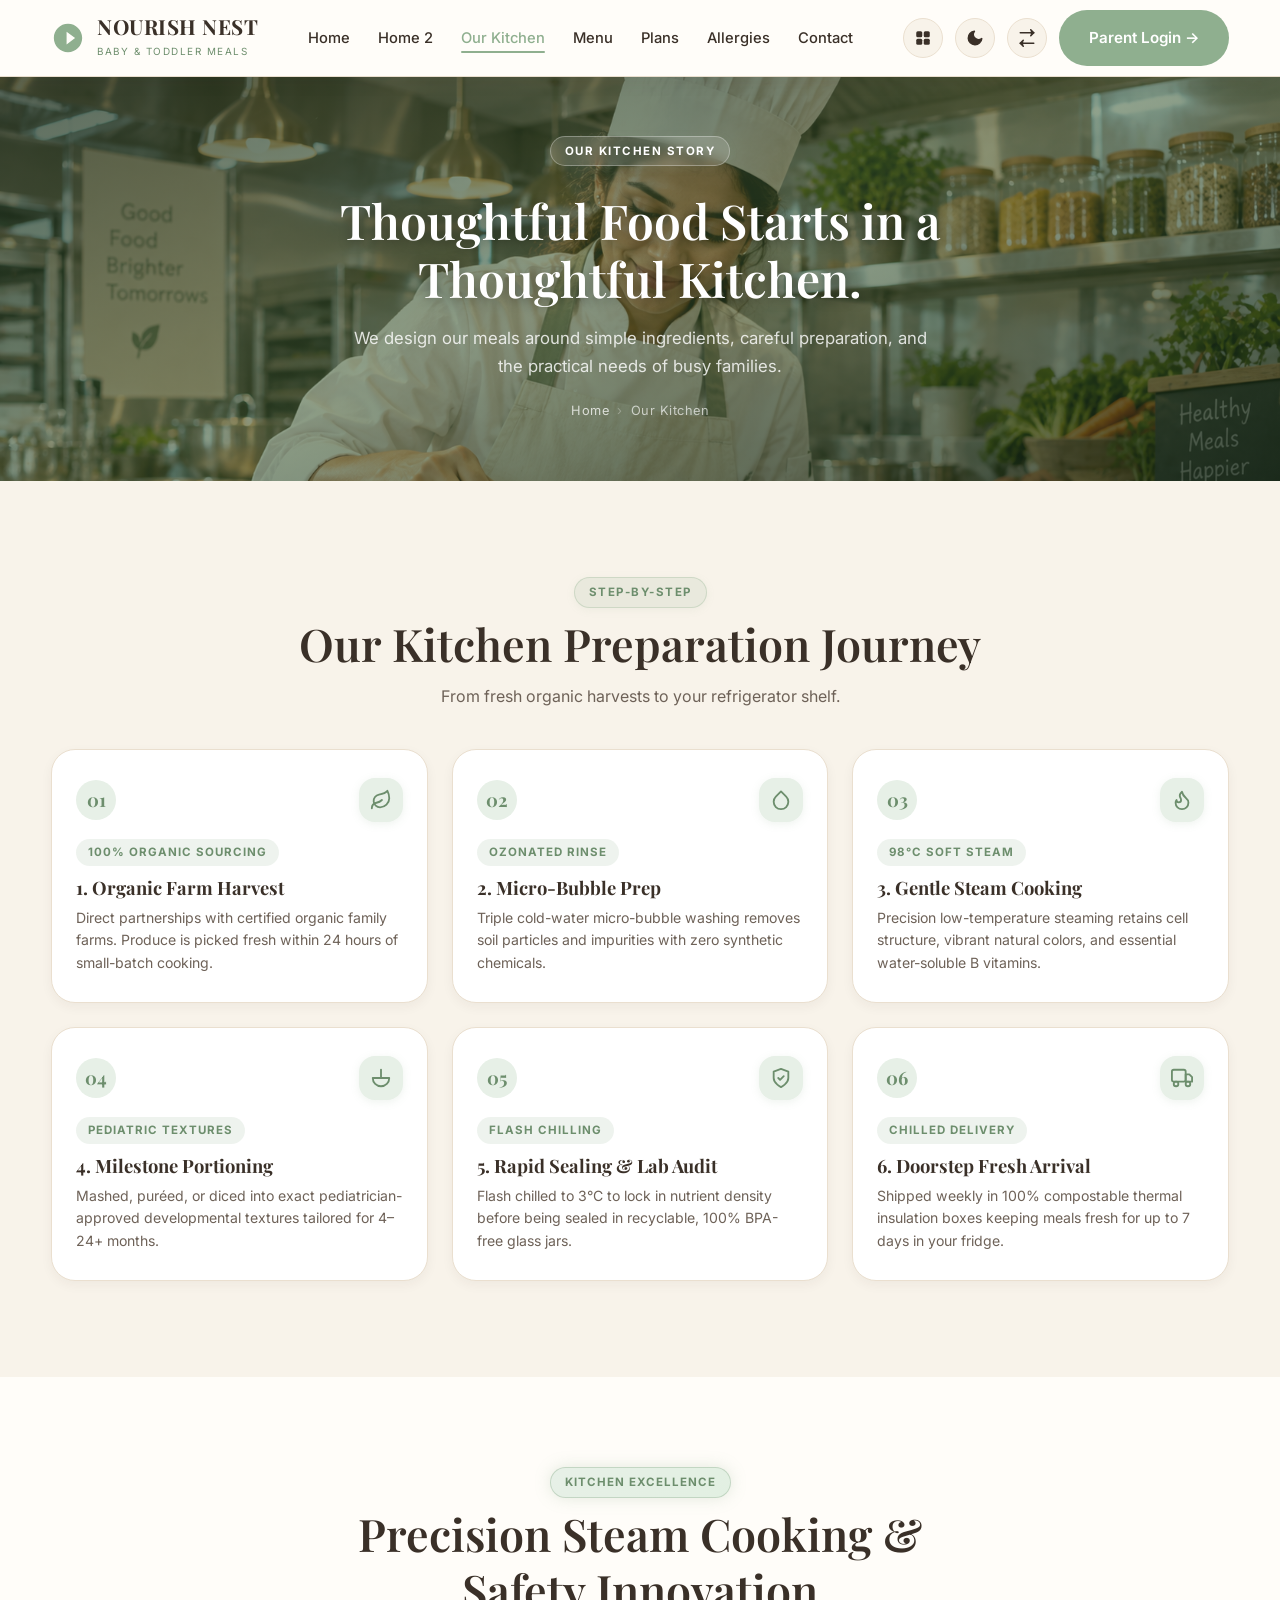
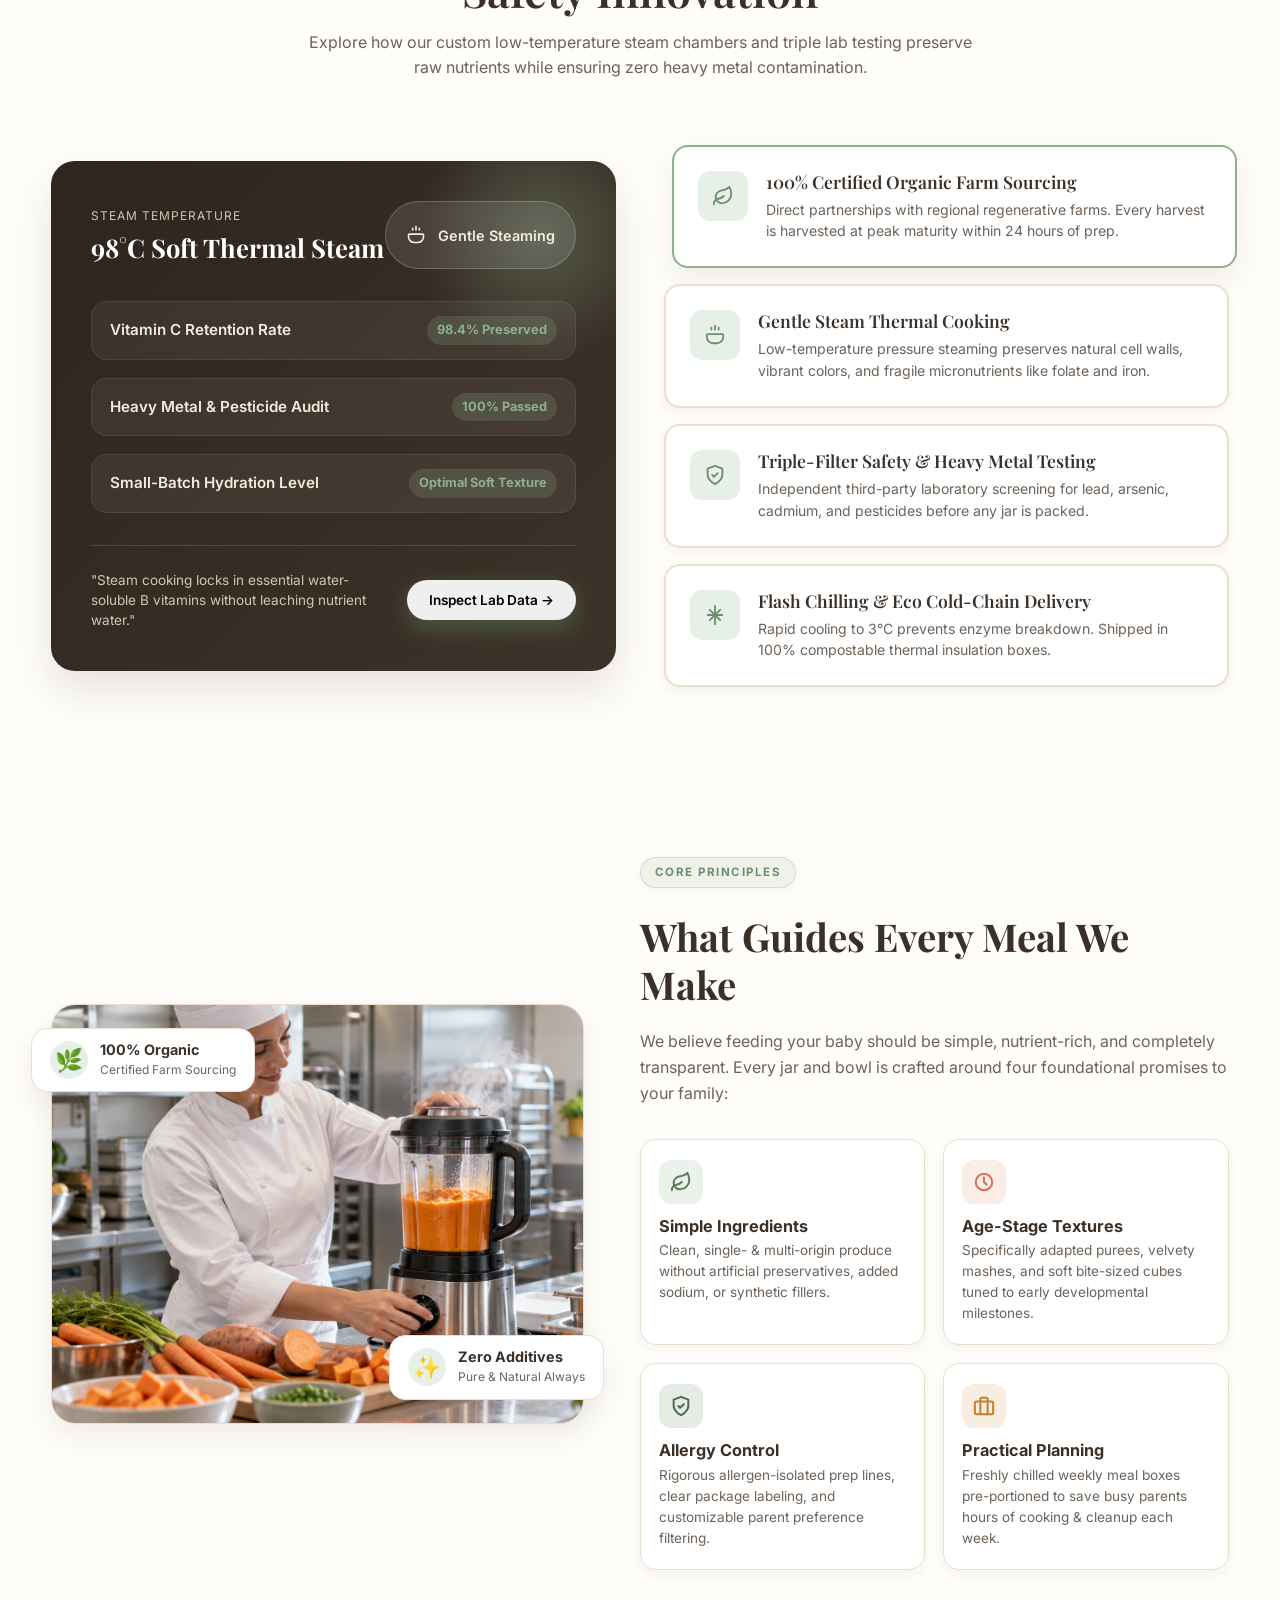
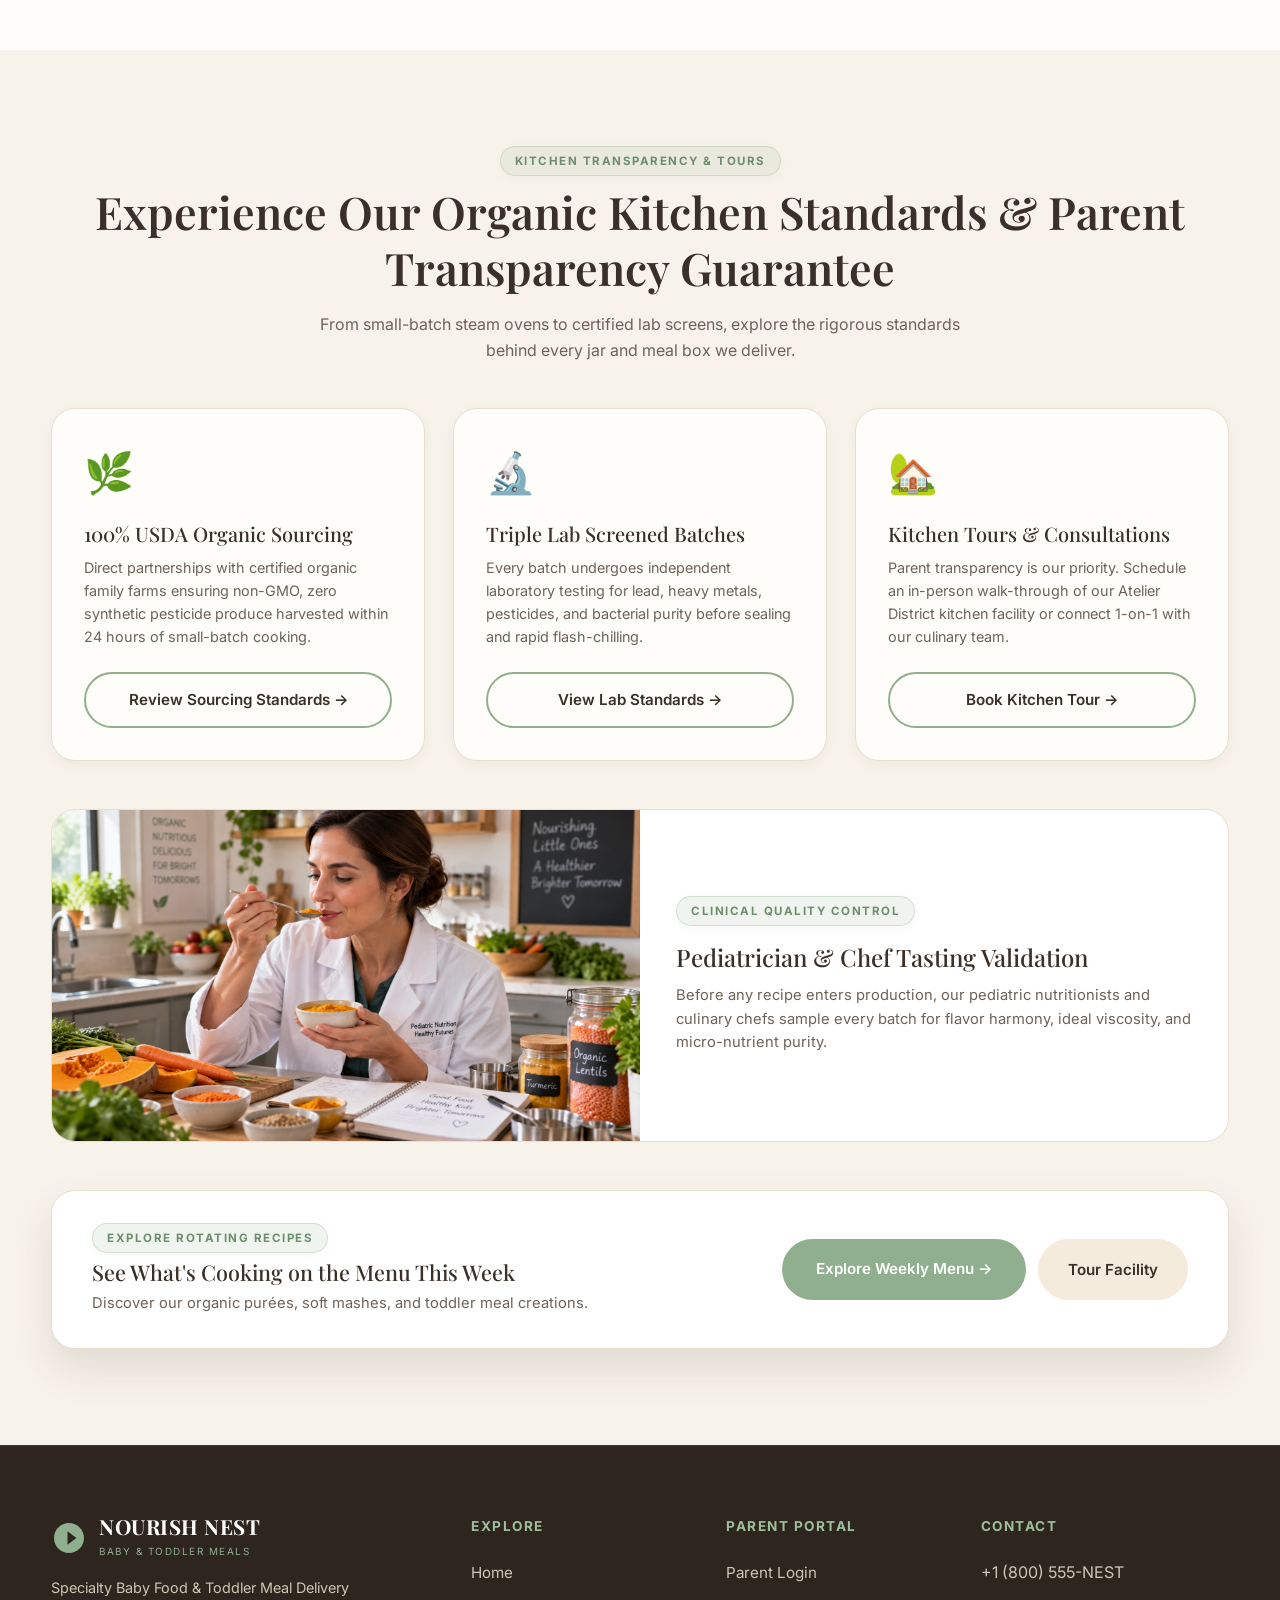
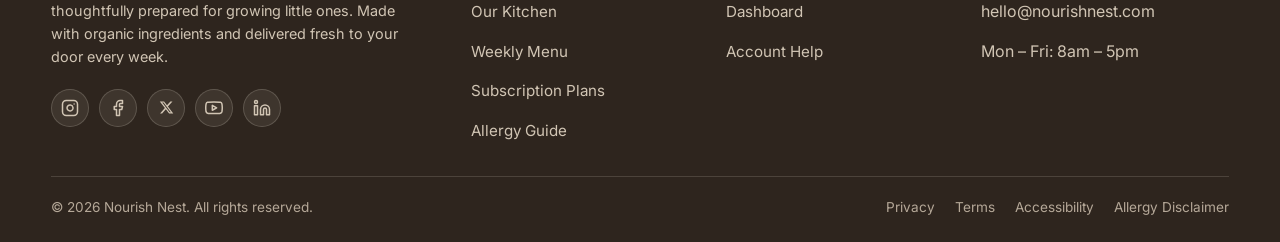
==== commit cf9d77d2: "2nd comit" ====
--- a/about.html
+++ b/about.html
@@ -84,16 +84,18 @@
   </div>
 
   <!-- ABOUT SECTION 01 — HERO -->
-  <section class="hero text-center">
-    <div class="container" style="max-width: 900px;">
+  <section class="page-hero" style="background-image: url('assets/images/hero-kitchen-chef.jpg'); background-position: center top;">
+    <div class="page-hero-inner">
       <span class="section-tag">OUR KITCHEN STORY</span>
       <h1>Thoughtful Food Starts in a Thoughtful Kitchen.</h1>
-      <p class="text-muted" style="margin-top: 16px; margin-bottom: 28px;">
+      <p class="text-muted">
         We design our meals around simple ingredients, careful preparation, and the practical needs of busy families.
       </p>
-      <div style="border-radius: var(--radius-lg); overflow: hidden; box-shadow: var(--shadow-lg); max-height: 420px;">
-        <img src="assets/images/hero-kitchen-chef.jpg" alt="Pediatric Chef Plating Organic Baby Meals" style="width: 100%; height: 100%; object-fit: cover; display: block;">
-      </div>
+      <nav class="page-hero-breadcrumb" aria-label="Breadcrumb">
+        <a href="index.html">Home</a>
+        <span class="sep">›</span>
+        <span>Our Kitchen</span>
+      </nav>
     </div>
   </section>
 
@@ -535,8 +537,8 @@
             <a href="#" class="footer-social-icon" aria-label="Facebook" title="Facebook">
               <svg width="18" height="18" viewBox="0 0 24 24" fill="none" stroke="currentColor" stroke-width="2" stroke-linecap="round" stroke-linejoin="round"><path d="M18 2h-3a5 5 0 0 0-5 5v3H7v4h3v8h4v-8h3l1-4h-4V7a1 1 0 0 1 1-1h3z"/></svg>
             </a>
-            <a href="#" class="footer-social-icon" aria-label="Twitter / X" title="Twitter / X">
-              <svg width="18" height="18" viewBox="0 0 24 24" fill="none" stroke="currentColor" stroke-width="2" stroke-linecap="round" stroke-linejoin="round"><path d="M23 3a10.9 10.9 0 0 1-3.14 1.53 4.48 4.48 0 0 0-7.86 3v1A10.66 10.66 0 0 1 3 4s-4 9 5 13a11.64 11.64 0 0 1-7 2c9 5 20 0 20-11.5a4.5 4.5 0 0 0-.08-.83A7.72 7.72 0 0 0 23 3z"/></svg>
+            <a href="#" class="footer-social-icon" aria-label="X" title="X">
+              <svg width="15" height="15" viewBox="0 0 24 24" fill="currentColor"><path d="M18.244 2.25h3.308l-7.227 8.26 8.502 11.24H16.17l-5.214-6.817L4.99 21.75H1.68l7.73-8.835L1.254 2.25H8.08l4.713 6.231zm-1.161 17.52h1.833L7.084 4.126H5.117z"/></svg>
             </a>
             <a href="#" class="footer-social-icon" aria-label="YouTube" title="YouTube">
               <svg width="18" height="18" viewBox="0 0 24 24" fill="none" stroke="currentColor" stroke-width="2" stroke-linecap="round" stroke-linejoin="round"><path d="M22.54 6.42a2.78 2.78 0 0 0-1.94-2C18.88 4 12 4 12 4s-6.88 0-8.6.46a2.78 2.78 0 0 0-1.94 2A29 29 0 0 0 1 11.75a29 29 0 0 0 .46 5.33A2.78 2.78 0 0 0 3.4 19c1.72.46 8.6.46 8.6.46s6.88 0 8.6-.46a2.78 2.78 0 0 0 1.94-2 29 29 0 0 0 .46-5.25 29 29 0 0 0-.46-5.33z"/><polygon points="9.75 15.02 15.5 11.75 9.75 8.48 9.75 15.02"/></svg>
--- a/assets/css/style.css
+++ b/assets/css/style.css
@@ -478,6 +478,106 @@
   overflow: hidden;
 }
 
+/* ==========================================================================
+   INNER PAGE HERO — consistent background-image hero for all non-home pages
+   ========================================================================== */
+.page-hero {
+  position: relative;
+  min-height: 380px;
+  display: flex;
+  align-items: center;
+  justify-content: center;
+  text-align: center;
+  overflow: hidden;
+  background-size: cover;
+  background-position: center;
+  background-repeat: no-repeat;
+}
+
+.page-hero::before {
+  content: "";
+  position: absolute;
+  inset: 0;
+  background: linear-gradient(
+    160deg,
+    rgba(30, 50, 30, 0.72) 0%,
+    rgba(60, 90, 50, 0.55) 50%,
+    rgba(20, 40, 20, 0.75) 100%
+  );
+  z-index: 1;
+}
+
+.page-hero .page-hero-inner {
+  position: relative;
+  z-index: 2;
+  max-width: 760px;
+  padding: 60px 24px;
+  margin: 0 auto;
+}
+
+.page-hero .section-tag {
+  background: rgba(255,255,255,0.15);
+  color: #fff;
+  border: 1px solid rgba(255,255,255,0.3);
+  backdrop-filter: blur(6px);
+}
+
+.page-hero h1 {
+  color: #fff;
+  font-size: clamp(1.9rem, 4.5vw, 3rem);
+  line-height: 1.2;
+  margin-top: 18px;
+  text-shadow: 0 2px 12px rgba(0,0,0,0.35);
+}
+
+.page-hero .text-muted {
+  color: rgba(255,255,255,0.82);
+  font-size: 1.05rem;
+  margin-top: 16px;
+  max-width: 580px;
+  margin-left: auto;
+  margin-right: auto;
+  line-height: 1.7;
+}
+
+/* Breadcrumb inside page hero */
+.page-hero-breadcrumb {
+  display: flex;
+  align-items: center;
+  justify-content: center;
+  gap: 8px;
+  font-size: 0.8rem;
+  color: rgba(255,255,255,0.65);
+  margin-top: 20px;
+  letter-spacing: 0.5px;
+}
+
+.page-hero-breadcrumb a {
+  color: rgba(255,255,255,0.75);
+  text-decoration: none;
+  transition: color 0.2s;
+}
+
+.page-hero-breadcrumb a:hover {
+  color: #fff;
+}
+
+.page-hero-breadcrumb span.sep {
+  opacity: 0.45;
+}
+
+@media (max-width: 640px) {
+  .page-hero {
+    min-height: 280px;
+  }
+  .page-hero .page-hero-inner {
+    padding: 48px 20px;
+  }
+  .page-hero h1 {
+    font-size: 1.65rem;
+  }
+}
+
 @media (min-width: 992px) {
   .hero {
     min-height: calc(100vh - 80px);
@@ -1704,11 +1804,39 @@
     gap: 12px;
   }
 
-  .testimonial-card {
+  .testimonial-marquee-track .testimonial-card {
+    width: 300px;
+    max-width: 85vw;
+    flex-shrink: 0;
+    padding: 20px;
+  }
+
+  .testimonial-grid-home2 .testimonial-card {
     width: 100%;
     max-width: 100%;
     box-sizing: border-box;
     padding: 20px;
+  }
+}
+
+@media (max-width: 480px) {
+  .testimonial-metrics {
+    grid-template-columns: 1fr 1fr;
+    gap: 10px;
+  }
+  .metric-card {
+    padding: 16px 10px;
+  }
+  .metric-number {
+    font-size: 1.5rem;
+  }
+  .metric-label {
+    font-size: 0.75rem;
+  }
+  .testimonial-marquee-track .testimonial-card {
+    width: 280px;
+    max-width: 82vw;
+    padding: 16px;
   }
 }
 
@@ -4551,12 +4679,19 @@
   }
 }
 
-
-
-
-
-
-
-
-
-
+/* Allergies Page — CTA Card Mobile Fix */
+@media (max-width: 400px) {
+  .btn {
+    white-space: normal;
+    word-break: break-word;
+    text-align: center;
+    box-sizing: border-box;
+    padding-left: 12px;
+    padding-right: 12px;
+    font-size: 0.85rem;
+  }
+}
+
+
+
+
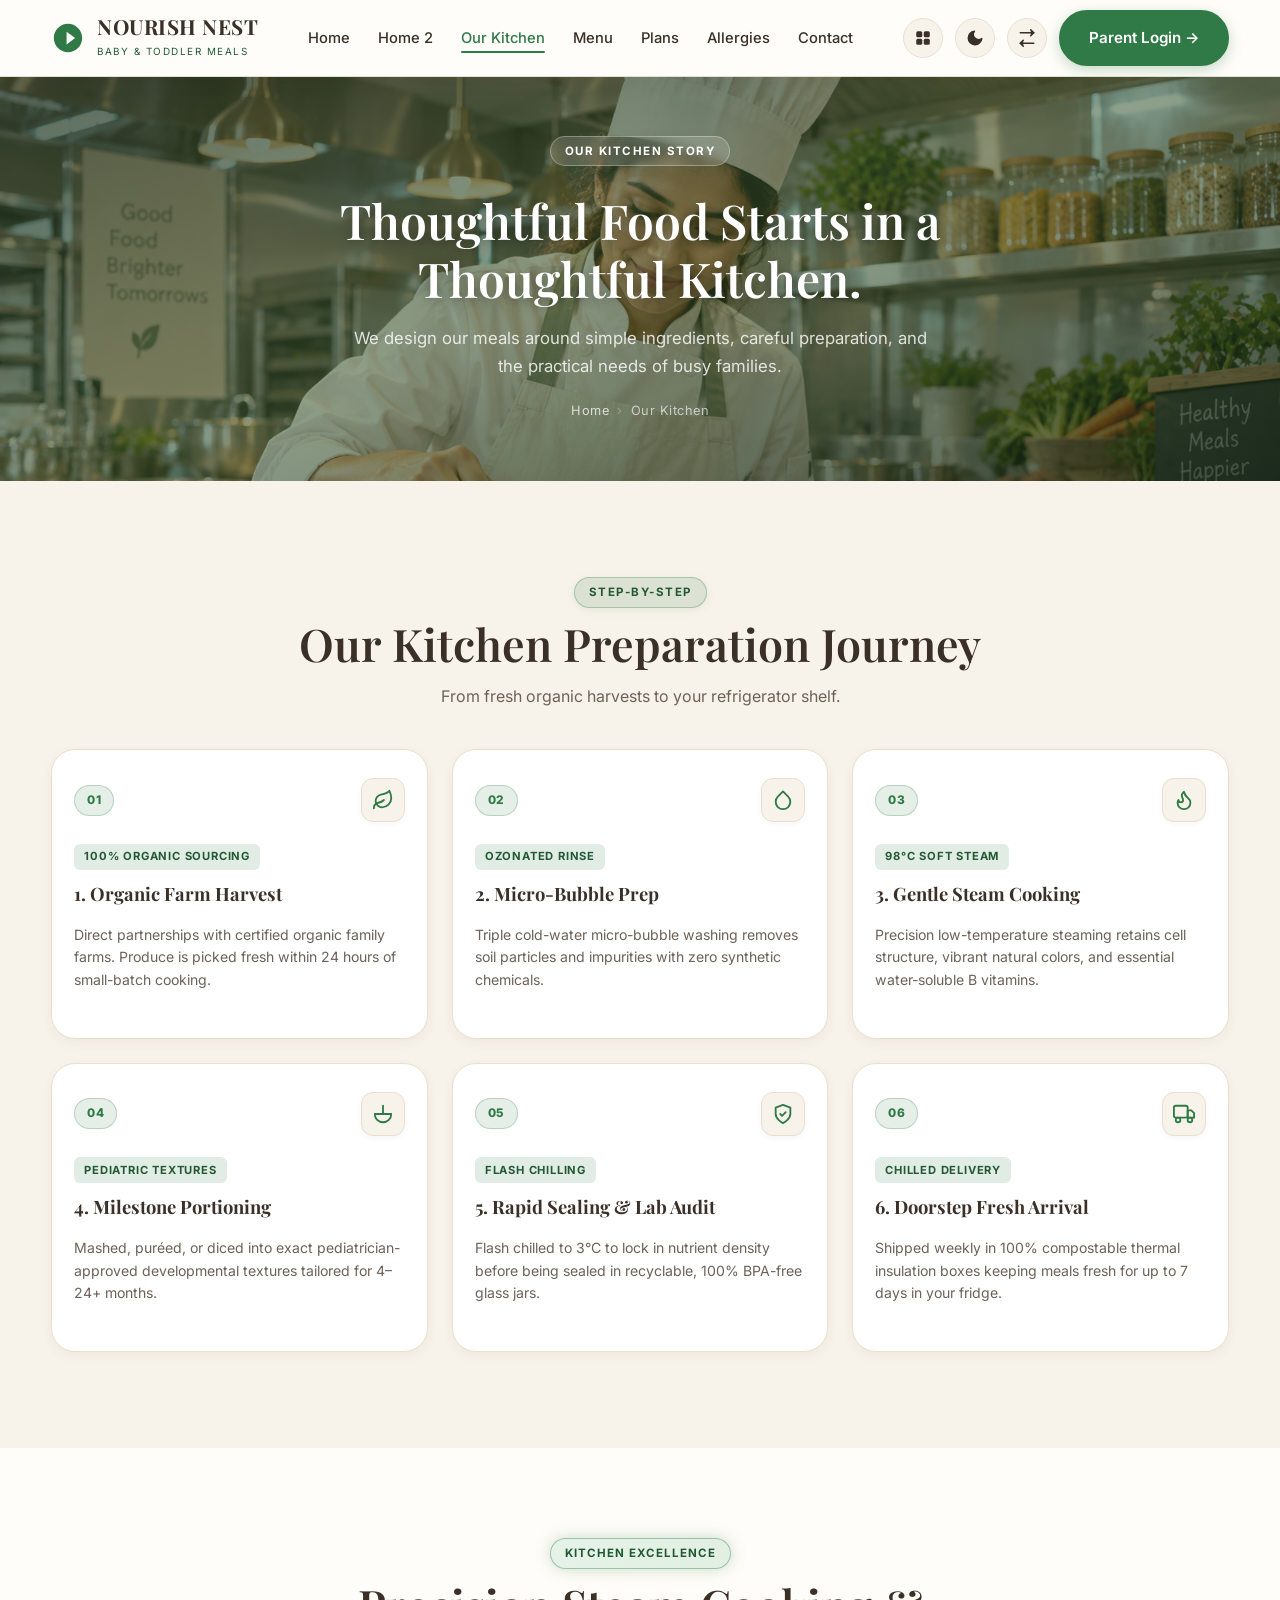
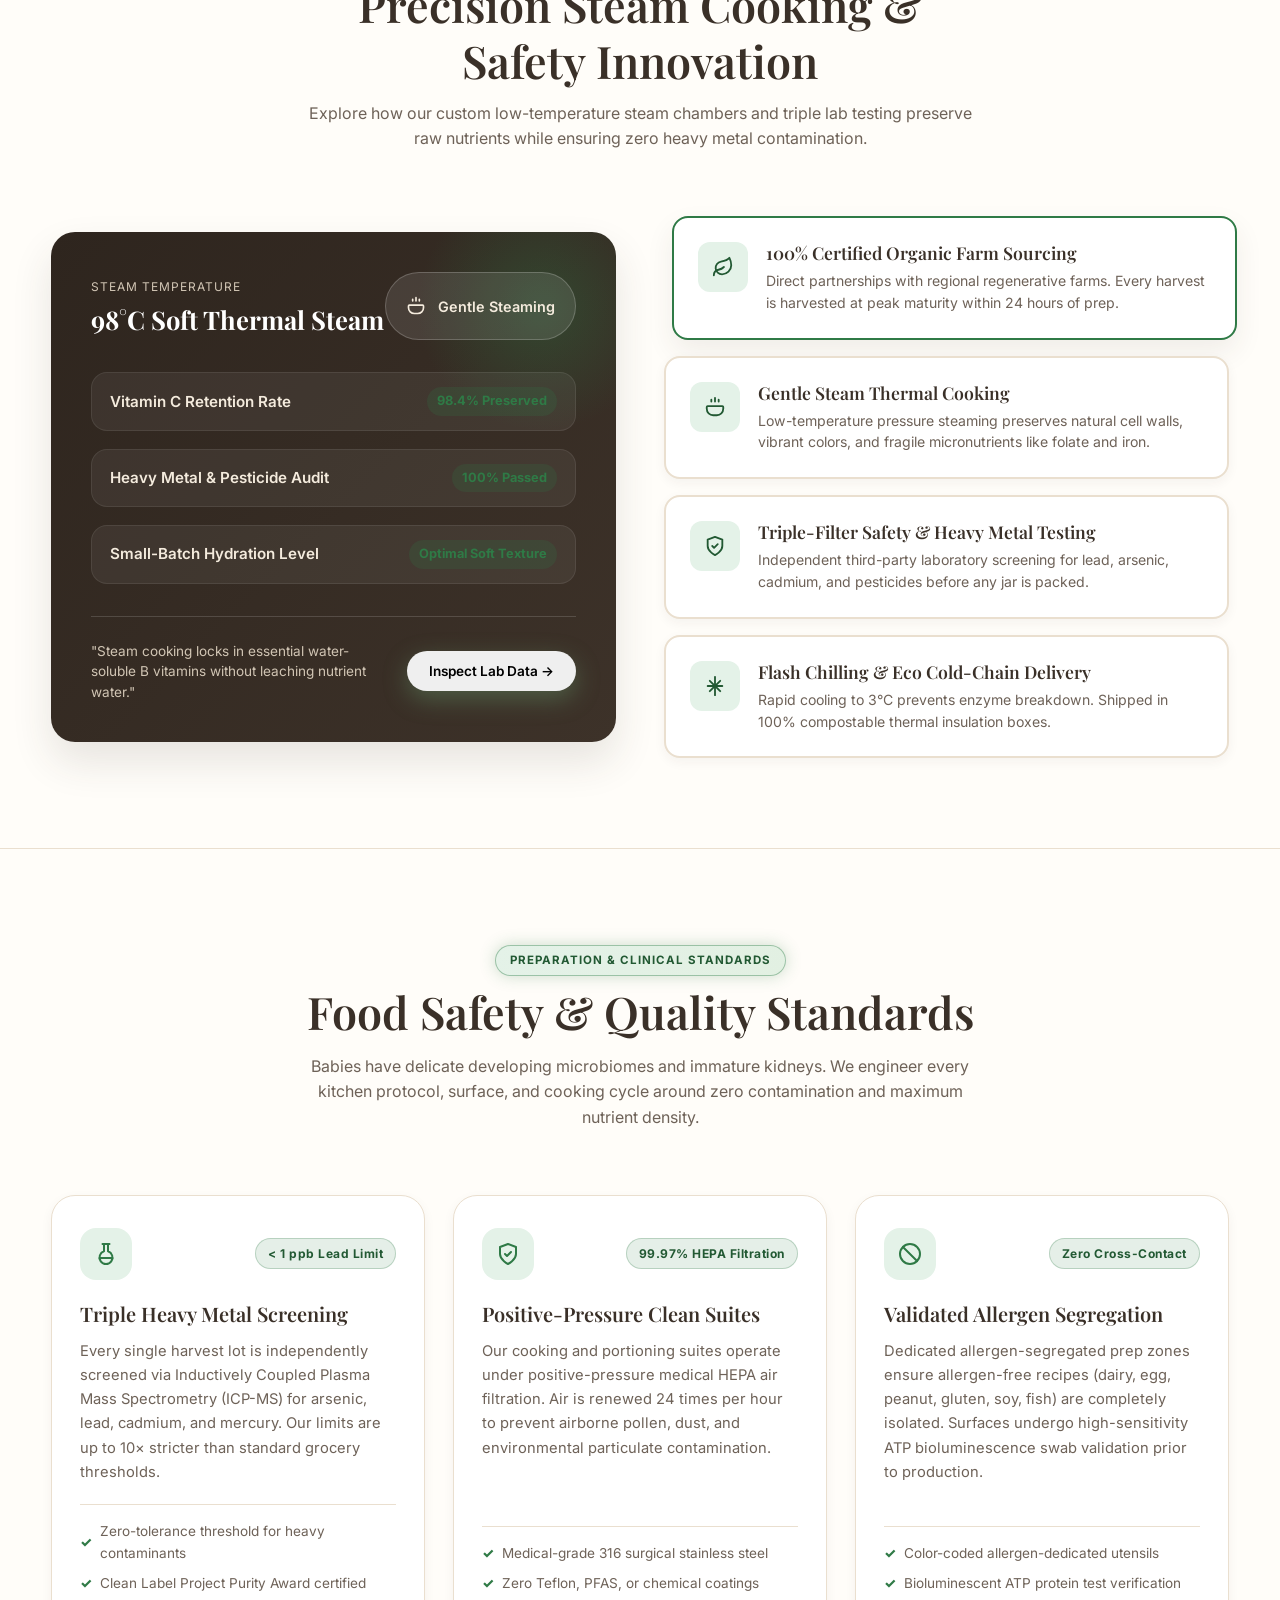
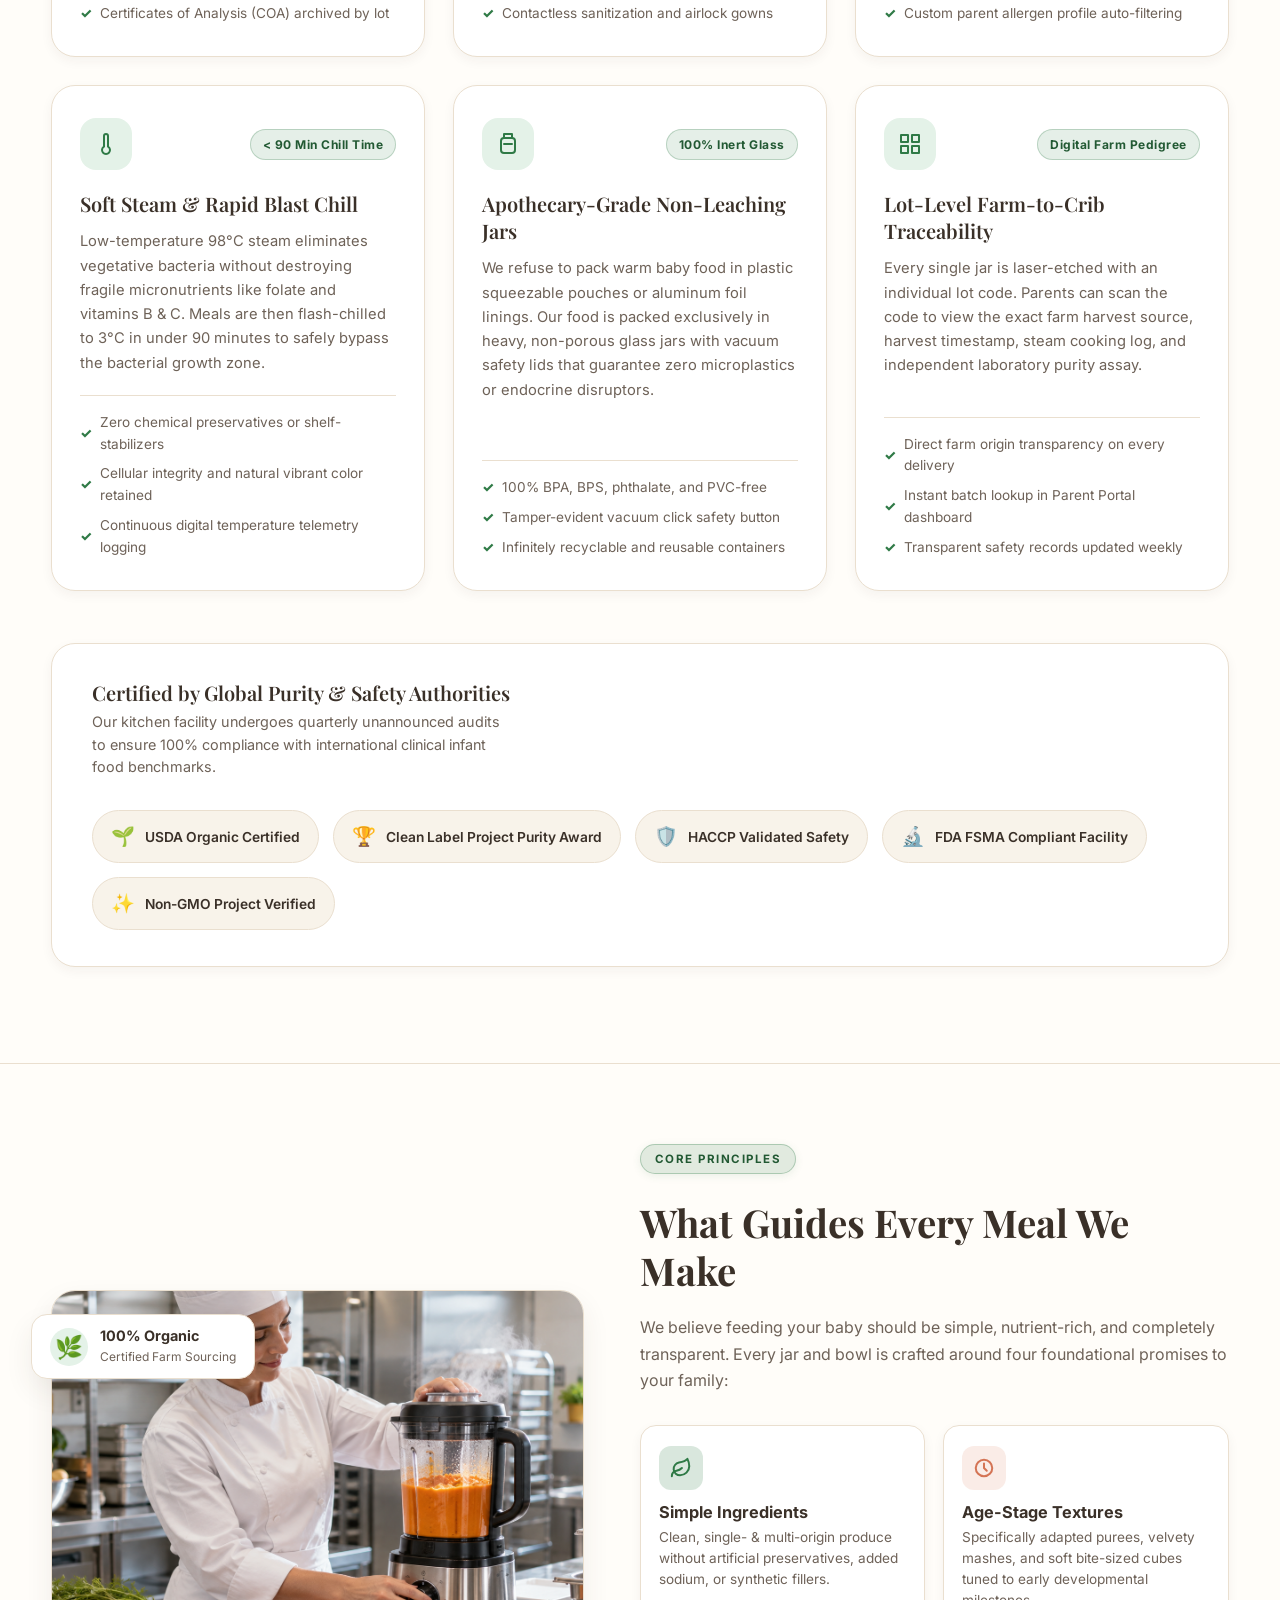
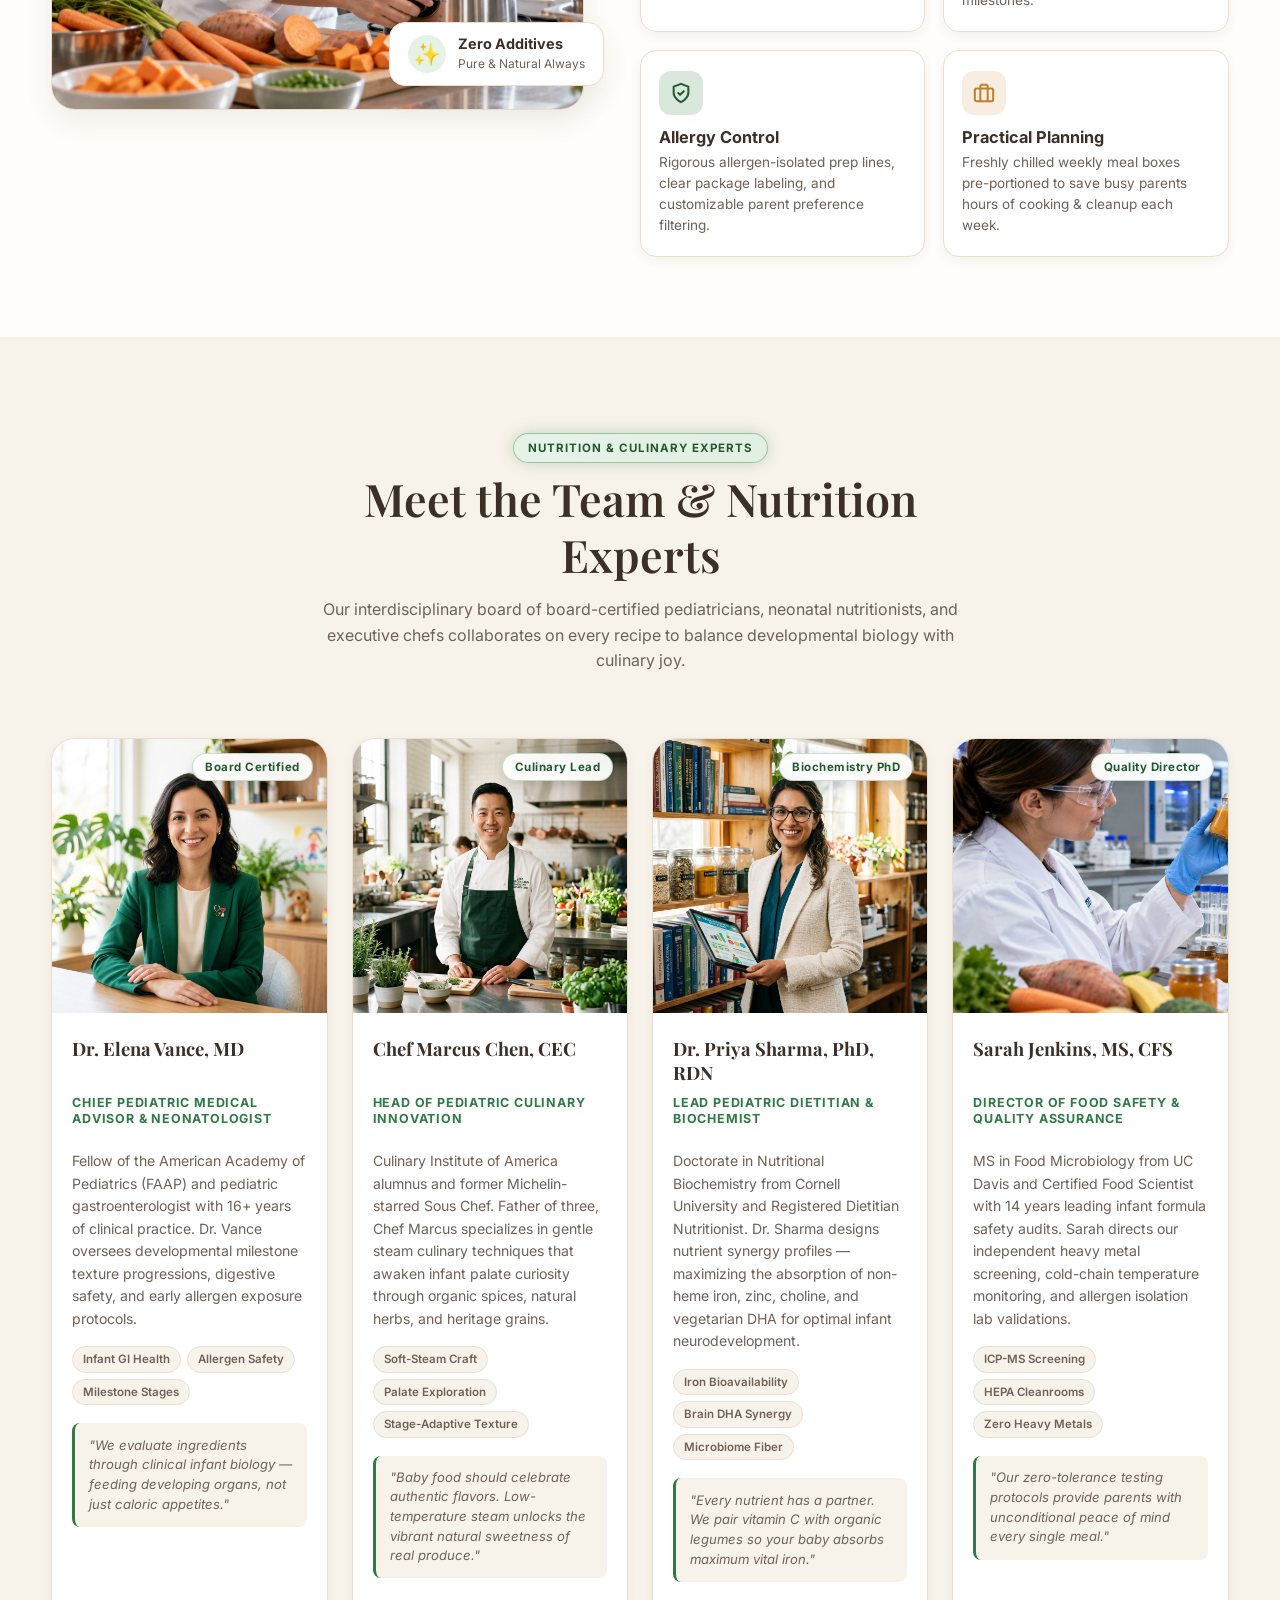
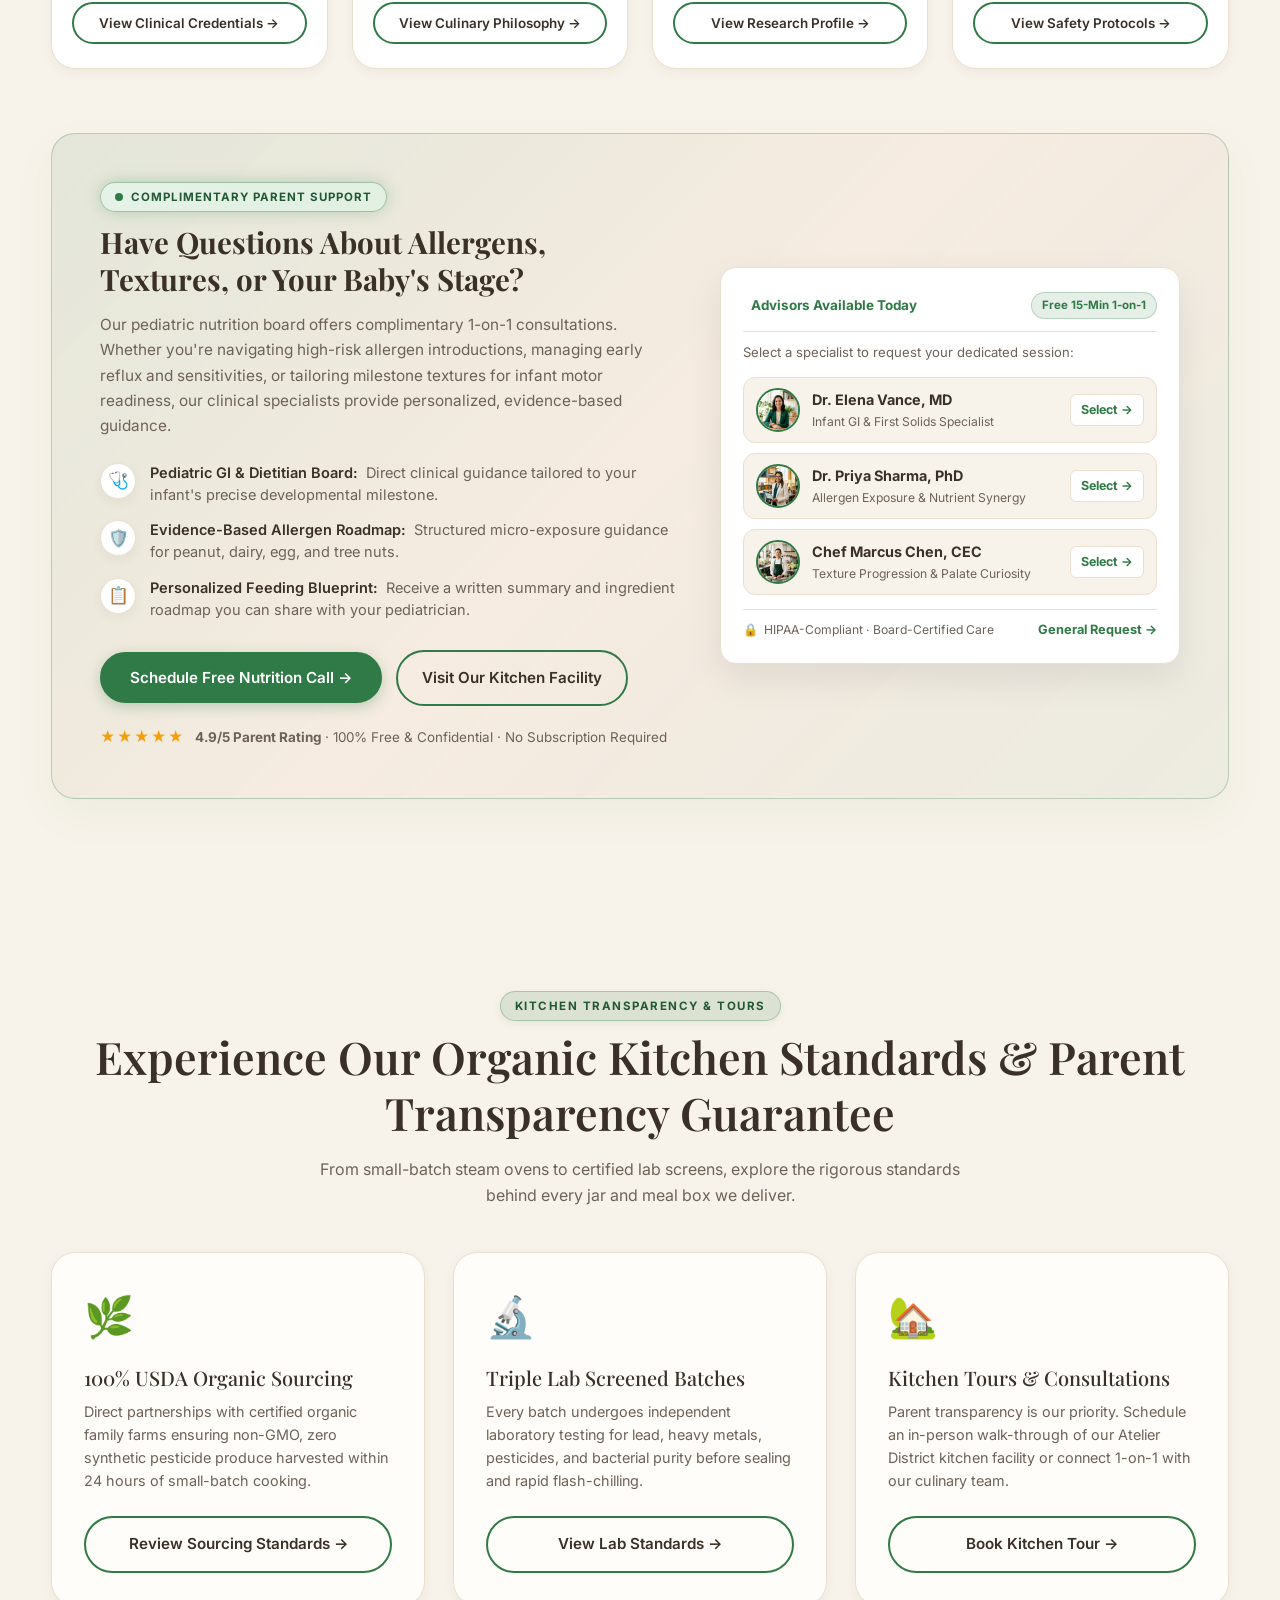
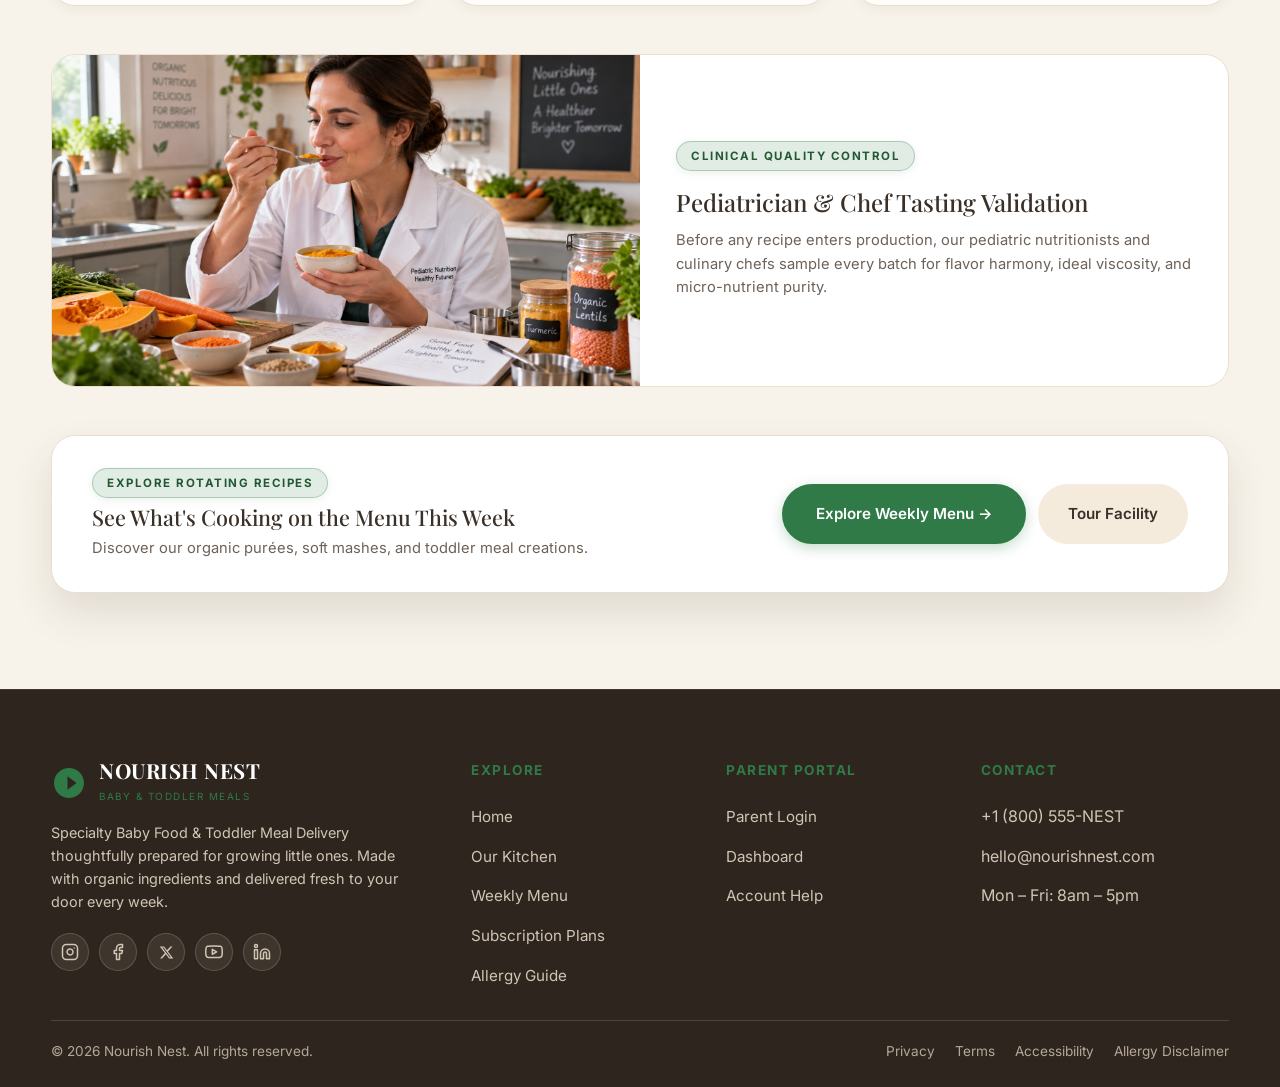
==== commit 3d81671d: "4th comit" ====
--- a/about.html
+++ b/about.html
@@ -345,6 +345,190 @@
     </div>
   </section>
 
+  <!-- OUR KITCHEN SECTION — FOOD SAFETY & QUALITY STANDARDS -->
+  <section class="section kitchen-safety-section" id="food-safety-quality">
+    <div class="container">
+      <div class="section-header text-center">
+        <span class="section-tag glow-tag">PREPARATION & CLINICAL STANDARDS</span>
+        <h2>Food Safety & Quality Standards</h2>
+        <p class="text-muted" style="max-width: 720px; margin: 14px auto 0;">
+          Babies have delicate developing microbiomes and immature kidneys. We engineer every kitchen protocol, surface, and cooking cycle around zero contamination and maximum nutrient density.
+        </p>
+      </div>
+
+      <div class="safety-standards-grid">
+        
+        <!-- Standard 1: Heavy Metal Testing -->
+        <div class="safety-card">
+          <div>
+            <div class="safety-card-top">
+              <div class="safety-card-icon" title="ICP-MS Mass Spectrometry">
+                <svg width="24" height="24" viewBox="0 0 24 24" fill="none" stroke="currentColor" stroke-width="2" stroke-linecap="round" stroke-linejoin="round">
+                  <path d="M10 2v7.31M14 9.3V1.99M8.5 2h7M14 9.3a6.5 6.5 0 1 1-4 0"/>
+                  <path d="M5.52 16h12.96"/>
+                </svg>
+              </div>
+              <span class="safety-stat-pill">&lt; 1 ppb Lead Limit</span>
+            </div>
+            <h4>Triple Heavy Metal Screening</h4>
+            <p>Every single harvest lot is independently screened via Inductively Coupled Plasma Mass Spectrometry (ICP-MS) for arsenic, lead, cadmium, and mercury. Our limits are up to 10× stricter than standard grocery thresholds.</p>
+          </div>
+          <ul class="safety-card-feature-list">
+            <li>Zero-tolerance threshold for heavy contaminants</li>
+            <li>Clean Label Project Purity Award certified</li>
+            <li>Certificates of Analysis (COA) archived by lot</li>
+          </ul>
+        </div>
+
+        <!-- Standard 2: Cleanroom Environment -->
+        <div class="safety-card">
+          <div>
+            <div class="safety-card-top">
+              <div class="safety-card-icon" title="HEPA Positive-Pressure Air">
+                <svg width="24" height="24" viewBox="0 0 24 24" fill="none" stroke="currentColor" stroke-width="2" stroke-linecap="round" stroke-linejoin="round">
+                  <path d="M12 22s8-4 8-10V5l-8-3-8 3v7c0 6 8 10 8 10z"/>
+                  <path d="m9 12 2 2 4-4"/>
+                </svg>
+              </div>
+              <span class="safety-stat-pill">99.97% HEPA Filtration</span>
+            </div>
+            <h4>Positive-Pressure Clean Suites</h4>
+            <p>Our cooking and portioning suites operate under positive-pressure medical HEPA air filtration. Air is renewed 24 times per hour to prevent airborne pollen, dust, and environmental particulate contamination.</p>
+          </div>
+          <ul class="safety-card-feature-list">
+            <li>Medical-grade 316 surgical stainless steel</li>
+            <li>Zero Teflon, PFAS, or chemical coatings</li>
+            <li>Contactless sanitization and airlock gowns</li>
+          </ul>
+        </div>
+
+        <!-- Standard 3: Allergen Isolation -->
+        <div class="safety-card">
+          <div>
+            <div class="safety-card-top">
+              <div class="safety-card-icon" title="Allergen Segregation">
+                <svg width="24" height="24" viewBox="0 0 24 24" fill="none" stroke="currentColor" stroke-width="2" stroke-linecap="round" stroke-linejoin="round">
+                  <path d="M12 22c5.523 0 10-4.477 10-10S17.523 2 12 2 2 6.477 2 12s4.477 10 10 10z"/>
+                  <path d="m4.93 4.93 14.14 14.14"/>
+                </svg>
+              </div>
+              <span class="safety-stat-pill">Zero Cross-Contact</span>
+            </div>
+            <h4>Validated Allergen Segregation</h4>
+            <p>Dedicated allergen-segregated prep zones ensure allergen-free recipes (dairy, egg, peanut, gluten, soy, fish) are completely isolated. Surfaces undergo high-sensitivity ATP bioluminescence swab validation prior to production.</p>
+          </div>
+          <ul class="safety-card-feature-list">
+            <li>Color-coded allergen-dedicated utensils</li>
+            <li>Bioluminescent ATP protein test verification</li>
+            <li>Custom parent allergen profile auto-filtering</li>
+          </ul>
+        </div>
+
+        <!-- Standard 4: Thermal Cooking & Rapid Chilling -->
+        <div class="safety-card">
+          <div>
+            <div class="safety-card-top">
+              <div class="safety-card-icon" title="Thermal Steam & Blast Chill">
+                <svg width="24" height="24" viewBox="0 0 24 24" fill="none" stroke="currentColor" stroke-width="2" stroke-linecap="round" stroke-linejoin="round">
+                  <path d="M14 4v10.54a4 4 0 1 1-4 0V4a2 2 0 0 1 4 0Z"/>
+                </svg>
+              </div>
+              <span class="safety-stat-pill">&lt; 90 Min Chill Time</span>
+            </div>
+            <h4>Soft Steam & Rapid Blast Chill</h4>
+            <p>Low-temperature 98°C steam eliminates vegetative bacteria without destroying fragile micronutrients like folate and vitamins B &amp; C. Meals are then flash-chilled to 3°C in under 90 minutes to safely bypass the bacterial growth zone.</p>
+          </div>
+          <ul class="safety-card-feature-list">
+            <li>Zero chemical preservatives or shelf-stabilizers</li>
+            <li>Cellular integrity and natural vibrant color retained</li>
+            <li>Continuous digital temperature telemetry logging</li>
+          </ul>
+        </div>
+
+        <!-- Standard 5: Glass Packaging -->
+        <div class="safety-card">
+          <div>
+            <div class="safety-card-top">
+              <div class="safety-card-icon" title="Glass Packaging">
+                <svg width="24" height="24" viewBox="0 0 24 24" fill="none" stroke="currentColor" stroke-width="2" stroke-linecap="round" stroke-linejoin="round">
+                  <rect x="5" y="6" width="14" height="15" rx="3"/>
+                  <path d="M8 2h8v4H8z"/>
+                  <line x1="8" y1="12" x2="16" y2="12"/>
+                </svg>
+              </div>
+              <span class="safety-stat-pill">100% Inert Glass</span>
+            </div>
+            <h4>Apothecary-Grade Non-Leaching Jars</h4>
+            <p>We refuse to pack warm baby food in plastic squeezable pouches or aluminum foil linings. Our food is packed exclusively in heavy, non-porous glass jars with vacuum safety lids that guarantee zero microplastics or endocrine disruptors.</p>
+          </div>
+          <ul class="safety-card-feature-list">
+            <li>100% BPA, BPS, phthalate, and PVC-free</li>
+            <li>Tamper-evident vacuum click safety button</li>
+            <li>Infinitely recyclable and reusable containers</li>
+          </ul>
+        </div>
+
+        <!-- Standard 6: Batch Traceability -->
+        <div class="safety-card">
+          <div>
+            <div class="safety-card-top">
+              <div class="safety-card-icon" title="Lot Traceability">
+                <svg width="24" height="24" viewBox="0 0 24 24" fill="none" stroke="currentColor" stroke-width="2" stroke-linecap="round" stroke-linejoin="round">
+                  <rect x="3" y="3" width="7" height="7"/>
+                  <rect x="14" y="3" width="7" height="7"/>
+                  <rect x="14" y="14" width="7" height="7"/>
+                  <rect x="3" y="14" width="7" height="7"/>
+                </svg>
+              </div>
+              <span class="safety-stat-pill">Digital Farm Pedigree</span>
+            </div>
+            <h4>Lot-Level Farm-to-Crib Traceability</h4>
+            <p>Every single jar is laser-etched with an individual lot code. Parents can scan the code to view the exact farm harvest source, harvest timestamp, steam cooking log, and independent laboratory purity assay.</p>
+          </div>
+          <ul class="safety-card-feature-list">
+            <li>Direct farm origin transparency on every delivery</li>
+            <li>Instant batch lookup in Parent Portal dashboard</li>
+            <li>Transparent safety records updated weekly</li>
+          </ul>
+        </div>
+
+      </div>
+
+      <!-- Live Certifications Ribbon -->
+      <div class="safety-certifications-panel">
+        <div class="cert-panel-info">
+          <h4>Certified by Global Purity &amp; Safety Authorities</h4>
+          <p class="text-muted" style="font-size: 0.9rem; line-height: 1.55;">
+            Our kitchen facility undergoes quarterly unannounced audits to ensure 100% compliance with international clinical infant food benchmarks.
+          </p>
+        </div>
+        <div class="cert-badges-flow">
+          <div class="cert-badge-pill">
+            <span class="cert-icon">🌱</span>
+            <span>USDA Organic Certified</span>
+          </div>
+          <div class="cert-badge-pill">
+            <span class="cert-icon">🏆</span>
+            <span>Clean Label Project Purity Award</span>
+          </div>
+          <div class="cert-badge-pill">
+            <span class="cert-icon">🛡️</span>
+            <span>HACCP Validated Safety</span>
+          </div>
+          <div class="cert-badge-pill">
+            <span class="cert-icon">🔬</span>
+            <span>FDA FSMA Compliant Facility</span>
+          </div>
+          <div class="cert-badge-pill">
+            <span class="cert-icon">✨</span>
+            <span>Non-GMO Project Verified</span>
+          </div>
+        </div>
+      </div>
+
+    </div>
+  </section>
+
   <!-- ABOUT SECTION 03 — OUR FOOD PRINCIPLES -->
   <section class="section principles-section">
     <div class="container split-grid principles-split-container">
@@ -426,6 +610,239 @@
           </div>
         </div>
       </div>
+    </div>
+  </section>
+
+  <!-- OUR KITCHEN SECTION — MEET THE TEAM / NUTRITION EXPERTS -->
+  <section class="section section-bg-alt kitchen-team-section" id="kitchen-team">
+    <div class="container">
+      <div class="section-header text-center">
+        <span class="section-tag glow-tag">NUTRITION & CULINARY EXPERTS</span>
+        <h2>Meet the Team & Nutrition Experts</h2>
+        <p class="text-muted" style="max-width: 720px; margin: 14px auto 0;">
+          Our interdisciplinary board of board-certified pediatricians, neonatal nutritionists, and executive chefs collaborates on every recipe to balance developmental biology with culinary joy.
+        </p>
+      </div>
+
+      <div class="kitchen-team-grid">
+        
+        <!-- Member 1: Dr. Elena Vance -->
+        <div class="team-member-card">
+          <div class="team-member-img-wrap">
+            <img src="assets/images/team-dr-elena-vance.jpg" alt="Dr. Elena Vance, MD, FAAP - Chief Pediatric Medical Advisor" loading="lazy">
+            <span class="team-member-badge">Board Certified</span>
+          </div>
+          <div class="team-member-body">
+            <h3 class="team-member-name">Dr. Elena Vance, MD</h3>
+            <span class="team-member-role">Chief Pediatric Medical Advisor &amp; Neonatologist</span>
+            <p class="team-member-bio">
+              Fellow of the American Academy of Pediatrics (FAAP) and pediatric gastroenterologist with 16+ years of clinical practice. Dr. Vance oversees developmental milestone texture progressions, digestive safety, and early allergen exposure protocols.
+            </p>
+            <div class="team-member-tags">
+              <span class="team-tag-pill">Infant GI Health</span>
+              <span class="team-tag-pill">Allergen Safety</span>
+              <span class="team-tag-pill">Milestone Stages</span>
+            </div>
+            <div class="team-quote-box">
+              "We evaluate ingredients through clinical infant biology — feeding developing organs, not just caloric appetites."
+            </div>
+            <button class="btn btn-outline team-member-btn" onclick="openExpertModal('elena')" type="button">
+              View Clinical Credentials →
+            </button>
+          </div>
+        </div>
+
+        <!-- Member 2: Chef Marcus Chen -->
+        <div class="team-member-card">
+          <div class="team-member-img-wrap">
+            <img src="assets/images/team-chef-marcus-chen.jpg" alt="Chef Marcus Chen, CEC - Head of Pediatric Culinary Innovation" loading="lazy">
+            <span class="team-member-badge">Culinary Lead</span>
+          </div>
+          <div class="team-member-body">
+            <h3 class="team-member-name">Chef Marcus Chen, CEC</h3>
+            <span class="team-member-role">Head of Pediatric Culinary Innovation</span>
+            <p class="team-member-bio">
+              Culinary Institute of America alumnus and former Michelin-starred Sous Chef. Father of three, Chef Marcus specializes in gentle steam culinary techniques that awaken infant palate curiosity through organic spices, natural herbs, and heritage grains.
+            </p>
+            <div class="team-member-tags">
+              <span class="team-tag-pill">Soft-Steam Craft</span>
+              <span class="team-tag-pill">Palate Exploration</span>
+              <span class="team-tag-pill">Stage-Adaptive Texture</span>
+            </div>
+            <div class="team-quote-box">
+              "Baby food should celebrate authentic flavors. Low-temperature steam unlocks the vibrant natural sweetness of real produce."
+            </div>
+            <button class="btn btn-outline team-member-btn" onclick="openExpertModal('marcus')" type="button">
+              View Culinary Philosophy →
+            </button>
+          </div>
+        </div>
+
+        <!-- Member 3: Dr. Priya Sharma -->
+        <div class="team-member-card">
+          <div class="team-member-img-wrap">
+            <img src="assets/images/team-dr-priya-sharma.jpg" alt="Dr. Priya Sharma, PhD, RDN - Lead Pediatric Dietitian" loading="lazy">
+            <span class="team-member-badge">Biochemistry PhD</span>
+          </div>
+          <div class="team-member-body">
+            <h3 class="team-member-name">Dr. Priya Sharma, PhD, RDN</h3>
+            <span class="team-member-role">Lead Pediatric Dietitian &amp; Biochemist</span>
+            <p class="team-member-bio">
+              Doctorate in Nutritional Biochemistry from Cornell University and Registered Dietitian Nutritionist. Dr. Sharma designs nutrient synergy profiles — maximizing the absorption of non-heme iron, zinc, choline, and vegetarian DHA for optimal infant neurodevelopment.
+            </p>
+            <div class="team-member-tags">
+              <span class="team-tag-pill">Iron Bioavailability</span>
+              <span class="team-tag-pill">Brain DHA Synergy</span>
+              <span class="team-tag-pill">Microbiome Fiber</span>
+            </div>
+            <div class="team-quote-box">
+              "Every nutrient has a partner. We pair vitamin C with organic legumes so your baby absorbs maximum vital iron."
+            </div>
+            <button class="btn btn-outline team-member-btn" onclick="openExpertModal('priya')" type="button">
+              View Research Profile →
+            </button>
+          </div>
+        </div>
+
+        <!-- Member 4: Sarah Jenkins, MS -->
+        <div class="team-member-card">
+          <div class="team-member-img-wrap">
+            <img src="assets/images/team-sarah-jenkins.jpg" alt="Sarah Jenkins, MS, CFS - Director of Food Safety & QA" loading="lazy">
+            <span class="team-member-badge">Quality Director</span>
+          </div>
+          <div class="team-member-body">
+            <h3 class="team-member-name">Sarah Jenkins, MS, CFS</h3>
+            <span class="team-member-role">Director of Food Safety &amp; Quality Assurance</span>
+            <p class="team-member-bio">
+              MS in Food Microbiology from UC Davis and Certified Food Scientist with 14 years leading infant formula safety audits. Sarah directs our independent heavy metal screening, cold-chain temperature monitoring, and allergen isolation lab validations.
+            </p>
+            <div class="team-member-tags">
+              <span class="team-tag-pill">ICP-MS Screening</span>
+              <span class="team-tag-pill">HEPA Cleanrooms</span>
+              <span class="team-tag-pill">Zero Heavy Metals</span>
+            </div>
+            <div class="team-quote-box">
+              "Our zero-tolerance testing protocols provide parents with unconditional peace of mind every single meal."
+            </div>
+            <button class="btn btn-outline team-member-btn" onclick="openExpertModal('sarah')" type="button">
+              View Safety Protocols →
+            </button>
+          </div>
+        </div>
+
+      </div>
+
+      <!-- Team Consultation Highlight Card / CTA -->
+      <div class="team-consultation-banner">
+        <div class="consultation-banner-content">
+          <span class="section-tag glow-tag" style="margin-bottom: 12px; display: inline-flex; align-items: center; gap: 8px;">
+            <span class="pulse-indicator-dot"></span> COMPLIMENTARY PARENT SUPPORT
+          </span>
+          <h3 class="consultation-banner-title">Have Questions About Allergens, Textures, or Your Baby's Stage?</h3>
+          <p class="consultation-banner-desc">
+            Our pediatric nutrition board offers complimentary 1-on-1 consultations. Whether you're navigating high-risk allergen introductions, managing early reflux and sensitivities, or tailoring milestone textures for infant motor readiness, our clinical specialists provide personalized, evidence-based guidance.
+          </p>
+
+          <!-- Key consultation features list -->
+          <div class="consultation-features-list">
+            <div class="consultation-feature-item">
+              <div class="feature-icon-circle">🩺</div>
+              <div>
+                <strong>Pediatric GI &amp; Dietitian Board:</strong>
+                <span>Direct clinical guidance tailored to your infant's precise developmental milestone.</span>
+              </div>
+            </div>
+            <div class="consultation-feature-item">
+              <div class="feature-icon-circle">🛡️</div>
+              <div>
+                <strong>Evidence-Based Allergen Roadmap:</strong>
+                <span>Structured micro-exposure guidance for peanut, dairy, egg, and tree nuts.</span>
+              </div>
+            </div>
+            <div class="consultation-feature-item">
+              <div class="feature-icon-circle">📋</div>
+              <div>
+                <strong>Personalized Feeding Blueprint:</strong>
+                <span>Receive a written summary and ingredient roadmap you can share with your pediatrician.</span>
+              </div>
+            </div>
+          </div>
+
+          <!-- CTA Button Group -->
+          <div class="consultation-btn-group">
+            <button class="btn btn-primary" onclick="openConsultationModal()" type="button" style="padding: 14px 28px;">
+              Schedule Free Nutrition Call →
+            </button>
+            <a href="contact.html" class="btn btn-outline" style="padding: 14px 24px;">
+              Visit Our Kitchen Facility
+            </a>
+          </div>
+
+          <!-- Trust bar -->
+          <div class="consultation-trust-bar">
+            <span class="trust-stars">★★★★★</span>
+            <span><strong>4.9/5 Parent Rating</strong> · 100% Free &amp; Confidential · No Subscription Required</span>
+          </div>
+        </div>
+
+        <!-- Right side: Interactive Advisor Quick-Select Card -->
+        <div class="consultation-booking-card">
+          <div class="booking-card-header">
+            <div class="booking-header-status">
+              <span class="live-dot"></span>
+              <span>Advisors Available Today</span>
+            </div>
+            <span class="booking-badge-pill">Free 15-Min 1-on-1</span>
+          </div>
+
+          <div class="booking-card-sub">
+            Select a specialist to request your dedicated session:
+          </div>
+
+          <div class="booking-advisors-list">
+            <!-- Advisor 1 -->
+            <div class="booking-advisor-row" onclick="openConsultationModal('Dr. Elena Vance')" onkeydown="if(event.key==='Enter'||event.key===' '){event.preventDefault();openConsultationModal('Dr. Elena Vance');}" role="button" tabindex="0">
+              <img src="assets/images/team-dr-elena-vance.jpg" alt="Dr. Elena Vance" class="booking-advisor-img">
+              <div class="booking-advisor-info">
+                <div class="booking-advisor-name">Dr. Elena Vance, MD</div>
+                <div class="booking-advisor-role">Infant GI &amp; First Solids Specialist</div>
+              </div>
+              <span class="booking-advisor-btn">Select →</span>
+            </div>
+
+            <!-- Advisor 2 -->
+            <div class="booking-advisor-row" onclick="openConsultationModal('Dr. Priya Sharma')" onkeydown="if(event.key==='Enter'||event.key===' '){event.preventDefault();openConsultationModal('Dr. Priya Sharma');}" role="button" tabindex="0">
+              <img src="assets/images/team-dr-priya-sharma.jpg" alt="Dr. Priya Sharma" class="booking-advisor-img">
+              <div class="booking-advisor-info">
+                <div class="booking-advisor-name">Dr. Priya Sharma, PhD</div>
+                <div class="booking-advisor-role">Allergen Exposure &amp; Nutrient Synergy</div>
+              </div>
+              <span class="booking-advisor-btn">Select →</span>
+            </div>
+
+            <!-- Advisor 3 -->
+            <div class="booking-advisor-row" onclick="openConsultationModal('Chef Marcus Chen')" onkeydown="if(event.key==='Enter'||event.key===' '){event.preventDefault();openConsultationModal('Chef Marcus Chen');}" role="button" tabindex="0">
+              <img src="assets/images/team-chef-marcus-chen.jpg" alt="Chef Marcus Chen" class="booking-advisor-img">
+              <div class="booking-advisor-info">
+                <div class="booking-advisor-name">Chef Marcus Chen, CEC</div>
+                <div class="booking-advisor-role">Texture Progression &amp; Palate Curiosity</div>
+              </div>
+              <span class="booking-advisor-btn">Select →</span>
+            </div>
+          </div>
+
+          <div class="booking-card-footer">
+            <div class="footer-guarantee">
+              <span>🔒</span>
+              <span>HIPAA-Compliant · Board-Certified Care</span>
+            </div>
+            <button class="booking-quick-btn" onclick="openConsultationModal()" type="button">
+              General Request →
+            </button>
+          </div>
+        </div>
+      </div>
+
     </div>
   </section>
 
--- a/assets/css/style.css
+++ b/assets/css/style.css
@@ -5,10 +5,12 @@
 @import url('https://fonts.googleapis.com/css2?family=Inter:wght@300;400;500;600;700&family=Playfair+Display:ital,wght@0,500;0,600;0,700;1,400&display=swap');
 
 :root {
-  /* Brand Color Tokens */
-  --color-primary: #8FAF8F;
-  --color-primary-dark: #6D8E6D;
-  --color-primary-light: #E7F0E7;
+  /* Brand Color Tokens - Enhanced Visibility & Intensity */
+  --color-primary: #2F7A46;
+  --color-primary-dark: #225933;
+  --color-primary-light: #E4F2E8;
+  --color-primary-rgb: 47, 122, 70;
+  --btn-primary-text: #FFFFFF;
   --color-secondary: #F4EBDD;
   --color-secondary-light: #FAF6EF;
   --color-dark: #3A3028;
@@ -52,6 +54,13 @@
 
 /* Dark Theme Overrides */
 [data-theme="dark"] {
+  /* Luminous High-Visibility Primary for Dark Mode */
+  --color-primary: #52C87A;
+  --color-primary-dark: #3EB365;
+  --color-primary-light: rgba(82, 200, 122, 0.16);
+  --color-primary-rgb: 82, 200, 122;
+  --btn-primary-text: #0D2214;
+
   --bg-main: #231D18;
   --bg-surface: #2D251F;
   --bg-alt: #362E27;
@@ -153,13 +162,16 @@
 
 .btn-primary {
   background-color: var(--color-primary);
-  color: #FFFFFF;
+  color: var(--btn-primary-text, #FFFFFF);
+  border-color: var(--color-primary);
+  box-shadow: 0 4px 14px rgba(var(--color-primary-rgb), 0.28);
 }
 
 .btn-primary:hover {
   background-color: var(--color-primary-dark);
+  border-color: var(--color-primary-dark);
   transform: translateY(-2px);
-  box-shadow: 0 8px 20px rgba(143, 175, 143, 0.35);
+  box-shadow: 0 8px 22px rgba(var(--color-primary-rgb), 0.38);
 }
 
 .btn-secondary {
@@ -178,9 +190,15 @@
   background: transparent;
 }
 
+[data-theme="dark"] .btn-outline {
+  color: var(--color-primary);
+  border-color: var(--color-primary);
+}
+
 .btn-outline:hover {
   background-color: var(--color-primary);
-  color: #FFFFFF;
+  color: var(--btn-primary-text, #FFFFFF);
+  border-color: var(--color-primary);
 }
 
 .btn-icon-grid {
@@ -199,7 +217,7 @@
 
 .btn-icon-grid:hover {
   background-color: var(--color-primary);
-  color: #FFFFFF;
+  color: var(--btn-primary-text, #FFFFFF);
   border-color: var(--color-primary);
   transform: scale(1.05);
 }
@@ -431,20 +449,20 @@
   letter-spacing: 1.5px;
   text-transform: uppercase;
   color: var(--color-primary-dark);
-  background: rgba(143, 175, 143, 0.14);
-  border: 1px solid rgba(143, 175, 143, 0.3);
+  background: rgba(var(--color-primary-rgb), 0.14);
+  border: 1px solid rgba(var(--color-primary-rgb), 0.3);
   padding: 5px 14px;
   border-radius: 50px;
   width: fit-content;
   max-width: max-content;
   align-self: flex-start;
-  box-shadow: 0 2px 8px rgba(143, 175, 143, 0.1);
+  box-shadow: 0 2px 8px rgba(var(--color-primary-rgb), 0.1);
   transition: var(--transition);
   margin-bottom: 8px;
 }
 
 .hero-badge:hover {
-  background: rgba(143, 175, 143, 0.22);
+  background: rgba(var(--color-primary-rgb), 0.22);
   transform: translateY(-1px);
 }
 
@@ -465,9 +483,9 @@
 
 [data-theme="dark"] .section-tag,
 [data-theme="dark"] .hero-badge {
-  background: rgba(143, 175, 143, 0.2);
+  background: rgba(var(--color-primary-rgb), 0.2);
   color: var(--color-primary);
-  border-color: rgba(143, 175, 143, 0.35);
+  border-color: rgba(var(--color-primary-rgb), 0.35);
 }
 
 /* Hero Section Base */
@@ -620,7 +638,7 @@
 .hero-shape.shape-1 {
   width: 380px;
   height: 380px;
-  background: rgba(143, 175, 143, 0.25);
+  background: rgba(var(--color-primary-rgb), 0.25);
   top: -80px;
   left: -80px;
   animation: floatBg 12s ease-in-out infinite alternate;
@@ -743,7 +761,7 @@
 
 .hero-image-container:hover .hero-image-circle {
   transform: translateY(-8px) scale(1.02);
-  box-shadow: 0 32px 64px rgba(58, 48, 40, 0.2), inset 0 0 0 4px rgba(143, 175, 143, 0.5);
+  box-shadow: 0 32px 64px rgba(58, 48, 40, 0.2), inset 0 0 0 4px rgba(var(--color-primary-rgb), 0.5);
 }
 
 .hero-image-container:hover .hero-image-circle img {
@@ -766,7 +784,7 @@
   background: rgba(255, 255, 255, 0.92);
   backdrop-filter: blur(12px);
   -webkit-backdrop-filter: blur(12px);
-  border: 2px solid rgba(143, 175, 143, 0.35);
+  border: 2px solid rgba(var(--color-primary-rgb), 0.35);
   box-shadow: 0 16px 32px rgba(58, 48, 40, 0.12);
   z-index: 3;
   display: flex;
@@ -778,7 +796,7 @@
 
 [data-theme="dark"] .hero-rotating-text-badge {
   background: rgba(45, 37, 31, 0.92);
-  border-color: rgba(143, 175, 143, 0.4);
+  border-color: rgba(var(--color-primary-rgb), 0.4);
   box-shadow: 0 16px 32px rgba(0, 0, 0, 0.35);
 }
 
@@ -822,7 +840,7 @@
   display: flex;
   align-items: center;
   justify-content: center;
-  box-shadow: 0 4px 12px rgba(143, 175, 143, 0.25);
+  box-shadow: 0 4px 12px rgba(var(--color-primary-rgb), 0.25);
 }
 
 [data-theme="dark"] .rotating-badge-center {
@@ -1063,133 +1081,573 @@
   margin-top: 40px;
 }
 
-.journey-timeline-5col {
+.journey-timeline-5col,
+.process-steps-grid {
   display: grid;
   grid-template-columns: repeat(5, 1fr);
   gap: 20px;
-  margin-top: 40px;
-}
-
-@media (max-width: 1100px) {
-  .journey-timeline-5col {
-    grid-template-columns: repeat(auto-fit, minmax(240px, 1fr));
-  }
-}
-
-@media (max-width: 900px) {
-  .journey-timeline-rich {
-    grid-template-columns: 1fr;
-  }
-}
-
+  margin-top: 44px;
+}
+
+.process-workflow-section {
+  position: relative;
+  background: var(--bg-main);
+  padding: 96px 0;
+}
+
+.process-card,
 .journey-step-card {
   background: var(--bg-surface);
-  border: 1px solid var(--border-color);
+  border: 1.5px solid var(--border-color);
   border-radius: var(--radius-lg);
-  padding: 28px 24px;
+  padding: 28px 22px 24px;
   text-align: left;
   position: relative;
   transition: var(--transition);
   display: flex;
   flex-direction: column;
-  justify-content: space-between;
+  justify-content: flex-start;
+  height: 100%;
   box-shadow: var(--shadow-sm);
-}
-
+  overflow: hidden;
+}
+
+[dir="rtl"] .process-card,
 [dir="rtl"] .journey-step-card {
   text-align: right;
 }
 
+.process-card::before,
+.journey-step-card::before {
+  content: '';
+  position: absolute;
+  top: 0;
+  left: 0;
+  right: 0;
+  height: 3px;
+  background: linear-gradient(90deg, transparent, rgba(var(--color-primary-rgb), 0.5), transparent);
+  opacity: 0;
+  transition: opacity 0.3s ease;
+}
+
+.process-card:hover,
 .journey-step-card:hover {
-  transform: translateY(-4px);
+  transform: translateY(-6px);
   border-color: var(--color-primary);
-  box-shadow: var(--shadow-md);
-}
-
+  box-shadow: 0 16px 36px rgba(var(--color-primary-rgb), 0.16);
+}
+
+.process-card:hover::before,
+.journey-step-card:hover::before {
+  opacity: 1;
+}
+
+.process-card-header,
 .journey-step-header {
   display: flex;
   align-items: center;
   justify-content: space-between;
-  margin-bottom: 16px;
-}
-
+  margin-bottom: 20px;
+}
+
+.process-step-badge,
 .journey-step-num {
-  width: 40px;
-  height: 40px;
-  border-radius: 50%;
-  background: var(--color-primary-light);
-  color: var(--color-primary-dark);
-  font-family: var(--font-heading);
-  font-weight: 700;
-  font-size: 1.15rem;
-  display: flex;
-  align-items: center;
-  justify-content: center;
-}
-
+  font-size: 0.74rem;
+  font-weight: 800;
+  color: var(--color-primary);
+  background: rgba(var(--color-primary-rgb), 0.12);
+  padding: 5px 12px;
+  border-radius: var(--radius-full);
+  border: 1px solid rgba(var(--color-primary-rgb), 0.25);
+  letter-spacing: 0.6px;
+  text-transform: uppercase;
+}
+
+[data-theme="dark"] .process-step-badge,
 [data-theme="dark"] .journey-step-num {
-  background: rgba(143, 175, 143, 0.2);
-  color: #B5D6B5;
-}
-
-.journey-step-icon {
-  font-size: 2rem;
-}
-
+  background: rgba(var(--color-primary-rgb), 0.22);
+}
+
+.process-icon-box,
 .journey-step-svg-icon {
   width: 44px;
   height: 44px;
-  border-radius: var(--radius-md);
-  background: var(--color-primary-light);
-  color: var(--color-primary-dark);
+  border-radius: 12px;
+  background: var(--bg-alt);
+  color: var(--color-primary);
   display: flex;
   align-items: center;
   justify-content: center;
+  border: 1px solid var(--border-color);
   transition: var(--transition);
-  box-shadow: 0 2px 8px rgba(143, 175, 143, 0.15);
-}
-
-[data-theme="dark"] .journey-step-svg-icon {
-  background: rgba(143, 175, 143, 0.2);
-  color: #B5D6B5;
-}
-
+  box-shadow: 0 2px 6px rgba(0, 0, 0, 0.04);
+}
+
+.process-card:hover .process-icon-box,
 .journey-step-card:hover .journey-step-svg-icon {
   background-color: var(--color-primary);
   color: #FFFFFF;
+  border-color: var(--color-primary);
   transform: scale(1.08);
-  box-shadow: 0 4px 12px rgba(143, 175, 143, 0.35);
-}
-
+  box-shadow: 0 6px 16px rgba(var(--color-primary-rgb), 0.35);
+}
+
+.process-tag-pill,
 .journey-step-tag {
-  display: inline-block;
-  font-size: 0.72rem;
+  display: inline-flex;
+  align-items: center;
+  justify-content: center;
+  font-size: 0.7rem;
   font-weight: 700;
-  letter-spacing: 1px;
+  letter-spacing: 0.8px;
   text-transform: uppercase;
   color: var(--color-primary-dark);
-  background: rgba(143, 175, 143, 0.15);
-  padding: 4px 12px;
-  border-radius: 50px;
-  margin-bottom: 10px;
-}
-
+  background: rgba(var(--color-primary-rgb), 0.14);
+  padding: 4px 10px;
+  border-radius: 6px;
+  margin-bottom: 12px;
+  width: fit-content;
+  min-height: 26px;
+  line-height: 1;
+}
+
+[data-theme="dark"] .process-tag-pill,
 [data-theme="dark"] .journey-step-tag {
-  color: #B5D6B5;
-  background: rgba(143, 175, 143, 0.25);
-}
-
+  color: var(--color-primary);
+  background: rgba(var(--color-primary-rgb), 0.25);
+}
+
+.process-card-title,
 .journey-step-card h4 {
   font-size: 1.15rem;
   font-weight: 700;
-  margin-bottom: 8px;
   color: var(--text-main);
-}
-
+  margin-bottom: 10px;
+  min-height: 32px;
+  display: flex;
+  align-items: flex-start;
+  line-height: 1.3;
+}
+
+.process-card-desc,
 .journey-step-card p {
   font-size: 0.88rem;
   color: var(--text-muted);
   line-height: 1.6;
+  margin-bottom: 18px;
+  min-height: 72px;
+  display: block;
+}
+
+.process-card-chip {
+  margin-top: auto;
+  font-size: 0.76rem;
+  font-weight: 600;
+  color: var(--text-main);
+  background: var(--bg-alt);
+  border: 1px solid var(--border-color);
+  padding: 5px 12px;
+  border-radius: var(--radius-full);
+  display: inline-flex;
+  align-items: center;
+  gap: 6px;
+  width: fit-content;
+}
+
+.process-card-cta {
+  width: 100%;
+  padding: 10px 14px;
+  font-size: 0.85rem;
+  font-weight: 700;
+  display: inline-flex;
+  align-items: center;
+  justify-content: center;
+  gap: 6px;
+  border-radius: var(--radius-full);
+  transition: var(--transition);
+  box-shadow: 0 4px 12px rgba(var(--color-primary-rgb), 0.25);
+}
+
+.process-card:hover .process-card-cta {
+  transform: translateY(-2px);
+  box-shadow: 0 6px 18px rgba(var(--color-primary-rgb), 0.4);
+}
+
+/* Process Reassurance Strip */
+.process-reassurance-strip {
+  margin-top: 44px;
+  background: linear-gradient(135deg, rgba(var(--color-primary-rgb), 0.08) 0%, rgba(226, 149, 120, 0.06) 100%);
+  border: 1.5px solid rgba(var(--color-primary-rgb), 0.25);
+  border-radius: var(--radius-md);
+  padding: 20px 28px;
+  display: flex;
+  align-items: center;
+  justify-content: space-between;
+  gap: 20px;
+  flex-wrap: wrap;
+  text-align: left;
+}
+
+.process-reassurance-text {
+  font-size: 0.95rem;
+  color: var(--text-main);
+  display: flex;
+  align-items: center;
+  gap: 12px;
+}
+
+.process-reassurance-icon {
+  font-size: 1.4rem;
+  flex-shrink: 0;
+}
+
+/* Eco-Friendly Packaging Banner Card in Plans Page */
+.eco-packaging-card {
+  margin-bottom: 48px;
+  border-radius: var(--radius-lg);
+  overflow: hidden;
+  background: var(--bg-surface);
+  border: 1.5px solid var(--border-color);
+  display: grid;
+  grid-template-columns: 1.15fr 0.85fr;
+  align-items: stretch;
+  text-align: left;
+  box-shadow: var(--shadow-sm);
+  transition: var(--transition);
+}
+
+[dir="rtl"] .eco-packaging-card {
+  text-align: right;
+}
+
+.eco-packaging-card:hover {
+  border-color: rgba(var(--color-primary-rgb), 0.4);
+  box-shadow: var(--shadow-md);
+}
+
+.eco-packaging-content {
+  padding: 44px 40px;
+  display: flex;
+  flex-direction: column;
+  justify-content: center;
+}
+
+.eco-packaging-heading {
+  font-family: var(--font-heading);
+  font-size: 1.65rem;
+  font-weight: 700;
+  margin-top: 10px;
+  margin-bottom: 12px;
+  color: var(--text-main);
+  line-height: 1.25;
+}
+
+.eco-packaging-desc {
+  font-size: 0.92rem;
+  line-height: 1.6;
+  color: var(--text-muted);
+  margin-bottom: 24px;
+}
+
+.eco-packaging-grid {
+  display: grid;
+  grid-template-columns: 1fr 1fr;
+  gap: 14px;
+  margin-bottom: 22px;
+}
+
+.eco-packaging-pill {
+  display: flex;
+  align-items: flex-start;
+  gap: 12px;
+  background: var(--bg-alt);
+  padding: 12px 14px;
+  border-radius: var(--radius-md);
+  border: 1px solid var(--border-color);
+  transition: var(--transition);
+}
+
+.eco-packaging-pill:hover {
+  border-color: var(--color-primary);
+  background: rgba(var(--color-primary-rgb), 0.05);
+}
+
+.eco-packaging-pill-icon {
+  width: 32px;
+  height: 32px;
+  border-radius: 8px;
+  background: rgba(var(--color-primary-rgb), 0.12);
+  color: var(--color-primary);
+  display: flex;
+  align-items: center;
+  justify-content: center;
+  flex-shrink: 0;
+  font-size: 1rem;
+}
+
+.eco-packaging-pill-title {
+  font-size: 0.86rem;
+  font-weight: 700;
+  color: var(--text-main);
+  margin-bottom: 2px;
+  line-height: 1.3;
+}
+
+.eco-packaging-pill-desc {
+  font-size: 0.78rem;
+  color: var(--text-muted);
+  line-height: 1.4;
+}
+
+.eco-packaging-stats {
+  display: grid;
+  grid-template-columns: repeat(3, 1fr);
+  gap: 12px;
+  padding: 14px 18px;
+  background: linear-gradient(135deg, rgba(var(--color-primary-rgb), 0.08) 0%, rgba(226, 149, 120, 0.06) 100%);
+  border: 1px solid rgba(var(--color-primary-rgb), 0.2);
+  border-radius: var(--radius-md);
+  margin-bottom: 24px;
+  text-align: center;
+}
+
+.eco-packaging-stat-num {
+  font-family: var(--font-heading);
+  font-size: 1.35rem;
+  font-weight: 800;
+  color: var(--color-primary);
+  line-height: 1.1;
+}
+
+.eco-packaging-stat-label {
+  font-size: 0.72rem;
+  font-weight: 600;
+  color: var(--text-muted);
+  text-transform: uppercase;
+  letter-spacing: 0.5px;
+  margin-top: 4px;
+}
+
+.eco-packaging-actions {
+  display: flex;
+  align-items: center;
+  gap: 12px;
+  flex-wrap: wrap;
+}
+
+.eco-packaging-img-col {
+  position: relative;
+  height: 100%;
+  min-height: 380px;
+}
+
+.eco-packaging-img-col img {
+  width: 100%;
+  height: 100%;
+  object-fit: cover;
+  display: block;
+}
+
+@media (max-width: 992px) {
+  .eco-packaging-card {
+    grid-template-columns: 1fr;
+  }
+  .eco-packaging-img-col {
+    min-height: 280px;
+    max-height: 360px;
+  }
+}
+
+@media (max-width: 580px) {
+  .eco-packaging-content {
+    padding: 28px 20px;
+  }
+  .eco-packaging-grid {
+    grid-template-columns: 1fr;
+  }
+  .eco-packaging-stats {
+    grid-template-columns: 1fr;
+    gap: 10px;
+  }
+}
+
+/* Pricing Plan Cards & Row Alignment */
+.pricing-plan-card {
+  display: flex;
+  flex-direction: column;
+  height: 100%;
+  padding: 36px 32px;
+  transition: var(--transition);
+  box-sizing: border-box;
+}
+
+.pricing-plan-badge-wrap {
+  min-height: 28px;
+  display: flex;
+  align-items: center;
+}
+
+.pricing-plan-title {
+  margin-top: 16px;
+  margin-bottom: 0;
+  font-size: 1.35rem;
+  line-height: 1.3;
+  min-height: 34px;
+  display: flex;
+  align-items: center;
+}
+
+.pricing-plan-price {
+  font-size: 2.25rem;
+  font-weight: 700;
+  margin: 16px 0;
+  color: var(--text-main);
+  line-height: 1.1;
+  min-height: 48px;
+  display: flex;
+  align-items: baseline;
+  gap: 6px;
+}
+
+.pricing-plan-price span {
+  font-size: 0.9rem;
+  font-weight: normal;
+  color: var(--text-muted);
+}
+
+.pricing-plan-desc {
+  font-size: 0.9rem;
+  color: var(--text-muted);
+  margin-bottom: 24px;
+  min-height: 48px;
+  line-height: 1.5;
+  display: flex;
+  align-items: flex-start;
+}
+
+.pricing-plan-list {
+  list-style: none;
+  display: flex;
+  flex-direction: column;
+  gap: 14px;
+  margin-bottom: 32px;
+  padding: 0;
+  font-size: 0.9rem;
+  flex: 1;
+}
+
+.pricing-plan-list li {
+  min-height: 38px;
+  display: flex;
+  align-items: center;
+  line-height: 1.35;
+  color: var(--text-main);
+}
+
+.pricing-plan-btn {
+  width: 100%;
+  margin-top: auto;
+  min-height: 50px;
+  padding: 13px 20px;
+  text-align: center;
+  font-weight: 600;
+  border-radius: var(--radius-full);
+  cursor: pointer;
+  font-family: inherit;
+  font-size: 0.95rem;
+  box-sizing: border-box;
+  display: inline-flex;
+  align-items: center;
+  justify-content: center;
+  transition: var(--transition);
+}
+
+.pricing-plan-btn.btn-outline {
+  border: 2px solid var(--color-primary);
+  background: transparent;
+  color: var(--text-main);
+}
+
+[data-theme="dark"] .pricing-plan-btn.btn-outline {
+  border-color: var(--color-primary);
+  color: var(--color-primary);
+}
+
+.pricing-plan-btn.btn-outline:hover {
+  background-color: var(--color-primary);
+  color: var(--btn-primary-text, #FFFFFF);
+  border-color: var(--color-primary);
+}
+
+@media (min-width: 992px) {
+  #plans .meal-grid,
+  #subscription-plans .meal-grid {
+    grid-template-columns: repeat(3, 1fr) !important;
+  }
+}
+
+/* Tablet view (iPad / 768px): 2 columns, center the 3rd pricing card with identical width */
+@media (min-width: 640px) and (max-width: 991px) {
+  #plans .meal-grid,
+  #subscription-plans .meal-grid {
+    grid-template-columns: repeat(2, 1fr) !important;
+    gap: 32px;
+  }
+
+  #plans .meal-grid .pricing-plan-card:nth-child(3),
+  #plans .meal-grid .pricing-plan-card-third,
+  #subscription-plans .meal-grid .pricing-plan-card:nth-child(3),
+  #subscription-plans .meal-grid .pricing-plan-card-third {
+    grid-column: 1 / -1;
+    justify-self: center;
+    width: 100%;
+    max-width: calc(50% - 16px);
+  }
+}
+
+/* Responsive adjustments for process section */
+@media (min-width: 900px) and (max-width: 1200px) {
+  .process-steps-grid {
+    grid-template-columns: repeat(6, 1fr) !important;
+    gap: 20px;
+  }
+  .process-steps-grid .process-card:nth-child(1) {
+    grid-column: 1 / span 2;
+  }
+  .process-steps-grid .process-card:nth-child(2) {
+    grid-column: 3 / span 2;
+  }
+  .process-steps-grid .process-card:nth-child(3) {
+    grid-column: 5 / span 2;
+  }
+  .process-steps-grid .process-card:nth-child(4) {
+    grid-column: 2 / span 2;
+  }
+  .process-steps-grid .process-card:nth-child(5) {
+    grid-column: 4 / span 2;
+  }
+
+  .journey-timeline-5col {
+    grid-template-columns: repeat(3, 1fr);
+  }
+}
+
+@media (max-width: 899px) {
+  .process-steps-grid,
+  .journey-timeline-5col {
+    grid-template-columns: repeat(2, 1fr);
+  }
+  .process-reassurance-strip {
+    flex-direction: column;
+    align-items: flex-start;
+  }
+}
+
+@media (max-width: 580px) {
+  .process-steps-grid,
+  .journey-timeline-5col {
+    grid-template-columns: 1fr;
+  }
 }
 
 /* Age Stage Selector Tabs */
@@ -1236,6 +1694,44 @@
   gap: 32px;
 }
 
+/* Home 2 Section 03: Featured Seasonal Meals Grid (2x2 at 1024px) */
+.home2-featured-meals {
+  display: grid;
+  grid-template-columns: repeat(4, 1fr);
+  gap: 28px;
+}
+
+@media (max-width: 1024px) and (min-width: 601px) {
+  .home2-featured-meals {
+    grid-template-columns: repeat(2, 1fr) !important;
+    gap: 28px !important;
+  }
+}
+
+@media (max-width: 600px) {
+  .home2-featured-meals {
+    grid-template-columns: 1fr !important;
+    gap: 20px !important;
+  }
+}
+
+/* Center the last 2 cards in 3-column layout at 1024px without altering card size */
+@media (min-width: 900px) and (max-width: 1199px) {
+  .meal-grid:not(.is-filtered) .meal-card:nth-child(19),
+  .meal-grid:not(.is-filtered) .meal-card:nth-child(20),
+  .meal-grid:not(.is-filtered) .meal-card.meal-card-last-pair {
+    position: relative;
+    left: calc(50% + 16px);
+  }
+
+  [dir="rtl"] .meal-grid:not(.is-filtered) .meal-card:nth-child(19),
+  [dir="rtl"] .meal-grid:not(.is-filtered) .meal-card:nth-child(20),
+  [dir="rtl"] .meal-grid:not(.is-filtered) .meal-card.meal-card-last-pair {
+    left: auto;
+    right: calc(50% + 16px);
+  }
+}
+
 .meal-card {
   background: var(--bg-surface);
   border-radius: var(--radius-md);
@@ -1287,6 +1783,27 @@
   border-radius: var(--radius-full);
   background-color: var(--color-secondary);
   color: var(--color-dark);
+}
+
+.meal-card-order-btn {
+  margin-top: auto;
+  width: 100%;
+  padding: 10px 16px;
+  font-size: 0.88rem;
+  font-weight: 600;
+  display: inline-flex;
+  align-items: center;
+  justify-content: center;
+  gap: 8px;
+  border-radius: var(--radius-full);
+  transition: var(--transition);
+  cursor: pointer;
+  letter-spacing: 0.3px;
+}
+
+.meal-card-order-btn:hover {
+  transform: translateY(-2px);
+  box-shadow: 0 6px 18px rgba(var(--color-primary-rgb), 0.35);
 }
 
 /* Modal System */
@@ -1475,7 +1992,7 @@
   letter-spacing: 1.5px;
   text-transform: uppercase;
   margin-bottom: 22px;
-  color: #9DBF9D;
+  color: var(--color-primary);
 }
 
 .footer-col ul {
@@ -1707,6 +2224,38 @@
   gap: 24px;
   margin-top: 48px;
   text-align: left;
+  width: 100%;
+  box-sizing: border-box;
+}
+
+.testimonial-grid-home2 .testimonial-card {
+  width: 100% !important;
+  max-width: 100% !important;
+  box-sizing: border-box;
+  flex-shrink: 1;
+  display: flex;
+  flex-direction: column;
+  height: 100%;
+}
+
+.testimonial-grid-home2 .testimonial-card .testimonial-quote {
+  flex: 1;
+  margin: 16px 0;
+  min-height: 84px;
+  display: flex;
+  align-items: flex-start;
+  line-height: 1.6;
+}
+
+.testimonial-grid-home2 .testimonial-card .testimonial-author {
+  margin-top: auto;
+}
+
+@media (max-width: 900px) {
+  .testimonial-grid-home2 {
+    grid-template-columns: 1fr;
+    gap: 24px;
+  }
 }
 
 /* Testimonial Card Design */
@@ -1748,14 +2297,14 @@
   font-size: 0.72rem;
   font-weight: 700;
   color: var(--color-primary-dark);
-  background: rgba(143, 175, 143, 0.15);
+  background: rgba(var(--color-primary-rgb), 0.15);
   padding: 4px 10px;
   border-radius: 50px;
 }
 
 [data-theme="dark"] .verified-badge {
   color: var(--color-primary);
-  background: rgba(143, 175, 143, 0.25);
+  background: rgba(var(--color-primary-rgb), 0.25);
 }
 
 .testimonial-quote {
@@ -1965,8 +2514,8 @@
   width: 8px;
   height: 8px;
   border-radius: 50%;
-  background: var(--color-primary-light, #A3D9A5);
-  box-shadow: 0 0 10px var(--color-primary-light, #A3D9A5);
+  background: var(--color-primary);
+  box-shadow: 0 0 10px var(--color-primary);
 }
 
 .hero-trust-row {
@@ -2251,16 +2800,16 @@
 .glow-tag {
   background: linear-gradient(135deg, var(--color-primary-light), #E2F0E2);
   color: var(--color-primary-dark);
-  border: 1px solid rgba(143, 175, 143, 0.4);
-  box-shadow: 0 0 16px rgba(143, 175, 143, 0.25);
+  border: 1px solid rgba(var(--color-primary-rgb), 0.4);
+  box-shadow: 0 0 16px rgba(var(--color-primary-rgb), 0.25);
   font-weight: 700;
   letter-spacing: 1px;
 }
 
 [data-theme="dark"] .glow-tag {
-  background: rgba(143, 175, 143, 0.2);
-  color: #B5D6B5;
-  border-color: rgba(143, 175, 143, 0.3);
+  background: rgba(var(--color-primary-rgb), 0.2);
+  color: var(--color-primary);
+  border-color: rgba(var(--color-primary-rgb), 0.3);
 }
 
 .sensory-title {
@@ -2350,14 +2899,14 @@
   flex-direction: column;
   align-items: center;
   justify-content: center;
-  box-shadow: 0 0 24px rgba(143, 175, 143, 0.3);
+  box-shadow: 0 0 24px rgba(var(--color-primary-rgb), 0.3);
   border: 2px solid var(--color-primary);
   animation: corePulse 3s ease-in-out infinite;
 }
 
 @keyframes corePulse {
-  0%, 100% { transform: translate(-50%, -50%) scale(1); box-shadow: 0 0 20px rgba(143, 175, 143, 0.3); }
-  50% { transform: translate(-50%, -50%) scale(1.06); box-shadow: 0 0 32px rgba(143, 175, 143, 0.5); }
+  0%, 100% { transform: translate(-50%, -50%) scale(1); box-shadow: 0 0 20px rgba(var(--color-primary-rgb), 0.3); }
+  50% { transform: translate(-50%, -50%) scale(1.06); box-shadow: 0 0 32px rgba(var(--color-primary-rgb), 0.5); }
 }
 
 .core-icon {
@@ -2372,7 +2921,7 @@
 }
 
 [data-theme="dark"] .core-text {
-  color: #B5D6B5;
+  color: var(--color-primary);
 }
 
 /* Stage Node Buttons */
@@ -2425,7 +2974,7 @@
 .stage-node-btn.active {
   background: var(--bg-surface);
   border-color: var(--color-primary);
-  box-shadow: 0 12px 30px rgba(143, 175, 143, 0.25);
+  box-shadow: 0 12px 30px rgba(var(--color-primary-rgb), 0.25);
   transform: translateX(12px);
 }
 
@@ -2495,7 +3044,7 @@
 }
 
 [data-theme="dark"] .sensory-stage-label {
-  color: #B5D6B5;
+  color: var(--color-primary);
 }
 
 .sensory-card-title {
@@ -2517,8 +3066,8 @@
 }
 
 [data-theme="dark"] .sensory-hero-badge {
-  background: rgba(143, 175, 143, 0.25);
-  color: #D1EAD1;
+  background: rgba(var(--color-primary-rgb), 0.25);
+  color: var(--color-primary);
 }
 
 /* Meter Progress Bars */
@@ -2602,7 +3151,7 @@
 }
 
 [data-theme="dark"] .ingredient-chip:hover {
-  background: rgba(143, 175, 143, 0.2);
+  background: rgba(var(--color-primary-rgb), 0.2);
 }
 
 /* Pediatrician Insight Card */
@@ -2625,7 +3174,7 @@
 
 [data-theme="dark"] .pediatrician-insight-card {
   background: var(--bg-alt);
-  border-color: rgba(143, 175, 143, 0.3);
+  border-color: rgba(var(--color-primary-rgb), 0.3);
 }
 
 .insight-avatar {
@@ -2641,7 +3190,7 @@
 }
 
 [data-theme="dark"] .insight-title {
-  color: #B5D6B5;
+  color: var(--color-primary);
 }
 
 .insight-text {
@@ -2742,7 +3291,7 @@
   right: -50px;
   width: 250px;
   height: 250px;
-  background: radial-gradient(circle, rgba(143, 175, 143, 0.35) 0%, transparent 70%);
+  background: radial-gradient(circle, rgba(var(--color-primary-rgb), 0.35) 0%, transparent 70%);
   border-radius: 50%;
   animation: glowPulse 4s ease-in-out infinite alternate;
 }
@@ -2824,7 +3373,7 @@
   font-size: 0.8rem;
   font-weight: 700;
   color: var(--color-primary);
-  background: rgba(143, 175, 143, 0.2);
+  background: rgba(var(--color-primary-rgb), 0.2);
   padding: 4px 10px;
   border-radius: 20px;
 }
@@ -2902,8 +3451,8 @@
 }
 
 [data-theme="dark"] .pillar-icon-box {
-  background: rgba(143, 175, 143, 0.2);
-  color: #B5D6B5;
+  background: rgba(var(--color-primary-rgb), 0.2);
+  color: var(--color-primary);
 }
 
 .pillar-interactive-card:hover .pillar-icon-box {
@@ -3121,7 +3670,7 @@
 }
 
 [data-theme="dark"] .principles-img-badge .badge-icon {
-  background: rgba(143, 175, 143, 0.2);
+  background: rgba(var(--color-primary-rgb), 0.2);
 }
 
 .principles-img-badge .badge-text {
@@ -3204,8 +3753,8 @@
 }
 
 .principle-card-icon.color-leaf {
-  background: rgba(143, 175, 143, 0.18);
-  color: #5A7E5A;
+  background: rgba(var(--color-primary-rgb), 0.18);
+  color: var(--color-primary);
 }
 
 .principle-card-icon.color-texture {
@@ -3214,8 +3763,8 @@
 }
 
 .principle-card-icon.color-shield {
-  background: rgba(109, 142, 109, 0.18);
-  color: #4A6E4A;
+  background: rgba(var(--color-primary-rgb), 0.18);
+  color: var(--color-primary-dark);
 }
 
 .principle-card-icon.color-box {
@@ -3224,8 +3773,8 @@
 }
 
 [data-theme="dark"] .principle-card-icon.color-leaf {
-  background: rgba(143, 175, 143, 0.25);
-  color: #A6D0A6;
+  background: rgba(var(--color-primary-rgb), 0.25);
+  color: var(--color-primary);
 }
 
 [data-theme="dark"] .principle-card-icon.color-texture {
@@ -3234,8 +3783,8 @@
 }
 
 [data-theme="dark"] .principle-card-icon.color-shield {
-  background: rgba(109, 142, 109, 0.25);
-  color: #B2D8B2;
+  background: rgba(var(--color-primary-rgb), 0.25);
+  color: var(--color-primary);
 }
 
 [data-theme="dark"] .principle-card-icon.color-box {
@@ -3378,7 +3927,7 @@
 .priority-pill-btn.active {
   border-color: var(--color-primary);
   background: var(--bg-surface);
-  box-shadow: 0 10px 24px rgba(143, 175, 143, 0.22);
+  box-shadow: 0 10px 24px rgba(var(--color-primary-rgb), 0.22);
 }
 
 .priority-pill-icon {
@@ -3452,13 +4001,13 @@
   border-radius: var(--radius-full);
   white-space: nowrap;
   flex-shrink: 0;
-  border: 1px solid rgba(143, 175, 143, 0.3);
+  border: 1px solid rgba(var(--color-primary-rgb), 0.3);
 }
 
 [data-theme="dark"] .macro-badge {
-  background: rgba(143, 175, 143, 0.2);
-  color: #B5D6B5;
-  border-color: rgba(143, 175, 143, 0.4);
+  background: rgba(var(--color-primary-rgb), 0.2);
+  color: var(--color-primary);
+  border-color: rgba(var(--color-primary-rgb), 0.4);
 }
 
 /* Macro Bar Gauges */
@@ -3517,15 +4066,15 @@
 }
 
 [data-theme="dark"] .macro-bar-value {
-  color: #B5D6B5;
-  background: rgba(143, 175, 143, 0.2);
-  border-color: rgba(143, 175, 143, 0.35);
+  color: var(--color-primary);
+  background: rgba(var(--color-primary-rgb), 0.2);
+  border-color: rgba(var(--color-primary-rgb), 0.35);
 }
 
 .macro-bar-track {
   width: 100%;
   height: 8px;
-  background: rgba(143, 175, 143, 0.2);
+  background: rgba(var(--color-primary-rgb), 0.2);
   border-radius: var(--radius-full);
   overflow: hidden;
 }
@@ -3557,7 +4106,7 @@
 }
 
 [data-theme="dark"] .allergen-shield-title {
-  color: #B5D6B5;
+  color: var(--color-primary);
 }
 
 .allergen-tags-grid {
@@ -3737,7 +4286,7 @@
 
 [data-theme="dark"] .faq-item:hover .faq-question-btn,
 [data-theme="dark"] .faq-item.active .faq-question-btn {
-  color: #B5D6B5;
+  color: var(--color-primary);
 }
 
 .faq-icon-toggle {
@@ -3756,14 +4305,14 @@
 }
 
 [data-theme="dark"] .faq-icon-toggle {
-  background: rgba(143, 175, 143, 0.2);
-  color: #B5D6B5;
+  background: rgba(var(--color-primary-rgb), 0.2);
+  color: var(--color-primary);
 }
 
 .faq-item.active .faq-icon-toggle {
   transform: rotate(45deg);
   background: var(--color-primary);
-  color: #FFFFFF;
+  color: var(--btn-primary-text, #FFFFFF);
 }
 
 .faq-answer-content {
@@ -3782,6 +4331,173 @@
   font-size: 0.95rem;
   color: var(--text-muted);
   line-height: 1.65;
+}
+
+/* ==========================================================================
+   ALLERGIES PAGE — 8 MAJOR ALLERGENS CARDS WITH PHOTO VISUALS
+   ========================================================================== */
+.allergen-catalog-grid {
+  display: grid;
+  grid-template-columns: repeat(4, 1fr);
+  gap: 24px;
+  margin-top: 36px;
+}
+
+.allergen-card {
+  background: var(--bg-surface);
+  border: 1.5px solid var(--border-color);
+  border-radius: var(--radius-lg);
+  overflow: hidden;
+  display: flex;
+  flex-direction: column;
+  transition: all 0.35s cubic-bezier(0.25, 0.8, 0.25, 1);
+  box-shadow: var(--shadow-sm);
+  cursor: pointer;
+  position: relative;
+  text-align: left;
+}
+
+[dir="rtl"] .allergen-card {
+  text-align: right;
+}
+
+.allergen-card:hover {
+  transform: translateY(-6px);
+  border-color: var(--color-primary);
+  box-shadow: 0 16px 36px rgba(var(--color-primary-rgb), 0.16);
+}
+
+.allergen-card-media {
+  position: relative;
+  width: 100%;
+  height: 180px;
+  overflow: hidden;
+  background: var(--bg-alt);
+}
+
+.allergen-card-img {
+  width: 100%;
+  height: 100%;
+  object-fit: cover;
+  transition: transform 0.6s cubic-bezier(0.165, 0.84, 0.44, 1);
+  display: block;
+}
+
+.allergen-card:hover .allergen-card-img {
+  transform: scale(1.08);
+}
+
+.allergen-badge-overlay {
+  position: absolute;
+  top: 12px;
+  right: 12px;
+  font-size: 0.72rem;
+  font-weight: 700;
+  text-transform: uppercase;
+  letter-spacing: 0.5px;
+  padding: 4px 10px;
+  border-radius: var(--radius-full);
+  background: rgba(30, 24, 20, 0.78);
+  color: #FFFFFF;
+  backdrop-filter: blur(8px);
+  -webkit-backdrop-filter: blur(8px);
+  border: 1px solid rgba(255, 255, 255, 0.2);
+  z-index: 2;
+}
+
+[dir="rtl"] .allergen-badge-overlay {
+  right: auto;
+  left: 12px;
+}
+
+.allergen-badge-safe {
+  background: rgba(16, 120, 70, 0.88);
+  border-color: rgba(16, 185, 129, 0.4);
+}
+
+.allergen-card-body {
+  padding: 22px 20px 20px;
+  display: flex;
+  flex-direction: column;
+  flex: 1;
+}
+
+.allergen-card-header {
+  display: flex;
+  align-items: center;
+  justify-content: space-between;
+  gap: 8px;
+  margin-bottom: 8px;
+}
+
+.allergen-card-title {
+  font-family: var(--font-heading);
+  font-size: 1.18rem;
+  font-weight: 700;
+  color: var(--text-main);
+  line-height: 1.25;
+}
+
+.allergen-pill-status {
+  font-size: 0.7rem;
+  font-weight: 700;
+  color: var(--color-primary);
+  background: rgba(var(--color-primary-rgb), 0.12);
+  padding: 3px 8px;
+  border-radius: 6px;
+  letter-spacing: 0.4px;
+  white-space: nowrap;
+}
+
+.allergen-card-desc {
+  font-size: 0.86rem;
+  line-height: 1.55;
+  color: var(--text-muted);
+  margin-bottom: 16px;
+  flex: 1;
+}
+
+.allergen-card-footer {
+  margin-top: auto;
+  padding-top: 14px;
+  border-top: 1px solid var(--border-color);
+  display: flex;
+  align-items: center;
+  justify-content: space-between;
+  font-size: 0.78rem;
+  color: var(--text-muted);
+}
+
+.allergen-action-link {
+  font-weight: 600;
+  color: var(--color-primary);
+  display: inline-flex;
+  align-items: center;
+  gap: 4px;
+  transition: gap 0.2s ease;
+}
+
+.allergen-card:hover .allergen-action-link {
+  gap: 8px;
+  color: var(--color-primary-dark);
+}
+
+@media (max-width: 1200px) {
+  .allergen-catalog-grid {
+    grid-template-columns: repeat(3, 1fr);
+  }
+}
+
+@media (max-width: 860px) {
+  .allergen-catalog-grid {
+    grid-template-columns: repeat(2, 1fr);
+  }
+}
+
+@media (max-width: 540px) {
+  .allergen-catalog-grid {
+    grid-template-columns: 1fr;
+  }
 }
 
 /* ==========================================================================
@@ -3840,7 +4556,7 @@
 .protocol-stage-card.active {
   border-color: var(--color-primary);
   background: var(--bg-surface);
-  box-shadow: 0 8px 20px rgba(143, 175, 143, 0.2);
+  box-shadow: 0 8px 20px rgba(var(--color-primary-rgb), 0.2);
   position: relative;
 }
 
@@ -3874,7 +4590,7 @@
 }
 
 [data-theme="dark"] .protocol-icon-badge {
-  background: rgba(143, 175, 143, 0.2);
+  background: rgba(var(--color-primary-rgb), 0.2);
 }
 
 .protocol-stage-info {
@@ -4005,7 +4721,7 @@
 }
 
 [data-theme="dark"] .stat-pill strong {
-  color: #B5D6B5;
+  color: var(--color-primary);
 }
 
 .stat-pill span {
@@ -4105,13 +4821,13 @@
 }
 
 [data-theme="dark"] .safety-meter-val {
-  color: #B5D6B5;
-  background: rgba(143, 175, 143, 0.2);
+  color: var(--color-primary);
+  background: rgba(var(--color-primary-rgb), 0.2);
 }
 
 .safety-progress-bar {
   height: 8px;
-  background: rgba(143, 175, 143, 0.2);
+  background: rgba(var(--color-primary-rgb), 0.2);
   border-radius: var(--radius-full);
   overflow: hidden;
 }
@@ -4134,7 +4850,7 @@
 }
 
 [data-theme="dark"] .protocol-ingredient-heading {
-  color: #B5D6B5;
+  color: var(--color-primary);
 }
 
 .protocol-ingredient-stack {
@@ -4294,8 +5010,8 @@
 }
 
 [data-theme="dark"] .advisory-icon {
-  background: rgba(143, 175, 143, 0.2);
-  color: #B5D6B5;
+  background: rgba(var(--color-primary-rgb), 0.2);
+  color: var(--color-primary);
 }
 
 .allergy-assurance-section {
@@ -4361,7 +5077,7 @@
 }
 
 [data-theme="dark"] .contact-social-title {
-  color: #B5D6B5;
+  color: var(--color-primary);
 }
 
 .contact-social-list {
@@ -4550,9 +5266,9 @@
   height: 46px;
   border-radius: 50%;
   background: var(--color-primary);
-  color: #FFFFFF;
+  color: var(--btn-primary-text, #FFFFFF);
   border: 1.5px solid rgba(255, 255, 255, 0.4);
-  box-shadow: 0 8px 24px rgba(58, 48, 40, 0.2);
+  box-shadow: 0 8px 24px rgba(var(--color-primary-rgb), 0.35);
   display: flex;
   align-items: center;
   justify-content: center;
@@ -4565,7 +5281,9 @@
 }
 
 [data-theme="dark"] .back-to-top {
-  background: var(--color-primary-dark);
+  background: var(--color-primary);
+  color: var(--btn-primary-text, #0D2214);
+  border: 1.5px solid rgba(82, 200, 122, 0.3);
   box-shadow: 0 8px 24px rgba(0, 0, 0, 0.4);
 }
 
@@ -4692,6 +5410,1152 @@
   }
 }
 
-
-
-
+/* ==========================================================================
+   OUR KITCHEN — FOOD SAFETY & QUALITY SECTION
+   ========================================================================== */
+.kitchen-safety-section {
+  position: relative;
+  background: var(--bg-main);
+  padding: 96px 0;
+  border-top: 1px solid var(--border-color);
+  border-bottom: 1px solid var(--border-color);
+}
+
+.safety-standards-grid {
+  display: grid;
+  grid-template-columns: repeat(3, 1fr);
+  gap: 28px;
+  margin-top: 48px;
+}
+
+.safety-card {
+  background: var(--bg-surface);
+  border: 1.5px solid var(--border-color);
+  border-radius: var(--radius-lg);
+  padding: 32px 28px;
+  display: flex;
+  flex-direction: column;
+  justify-content: space-between;
+  transition: var(--transition);
+  box-shadow: var(--shadow-sm);
+  position: relative;
+  overflow: hidden;
+}
+
+.safety-card:hover {
+  transform: translateY(-6px);
+  border-color: var(--color-primary);
+  box-shadow: 0 16px 36px rgba(var(--color-primary-rgb), 0.16);
+}
+
+.safety-card-top {
+  display: flex;
+  align-items: center;
+  justify-content: space-between;
+  margin-bottom: 20px;
+}
+
+.safety-card-icon {
+  width: 52px;
+  height: 52px;
+  border-radius: var(--radius-md);
+  background: var(--color-primary-light);
+  color: var(--color-primary);
+  display: flex;
+  align-items: center;
+  justify-content: center;
+  font-size: 1.4rem;
+  transition: transform 0.3s ease;
+}
+
+[data-theme="dark"] .safety-card-icon {
+  background: rgba(var(--color-primary-rgb), 0.18);
+  color: var(--color-primary);
+}
+
+.safety-card:hover .safety-card-icon {
+  transform: scale(1.1) rotate(4deg);
+}
+
+.safety-stat-pill {
+  font-size: 0.75rem;
+  font-weight: 700;
+  letter-spacing: 0.5px;
+  padding: 5px 12px;
+  border-radius: var(--radius-full);
+  background: rgba(var(--color-primary-rgb), 0.12);
+  color: var(--color-primary-dark);
+  border: 1px solid rgba(var(--color-primary-rgb), 0.25);
+}
+
+[data-theme="dark"] .safety-stat-pill {
+  color: var(--color-primary);
+  background: rgba(var(--color-primary-rgb), 0.2);
+}
+
+.safety-card h4 {
+  font-size: 1.25rem;
+  margin-bottom: 12px;
+  color: var(--text-main);
+  line-height: 1.35;
+}
+
+.safety-card p {
+  color: var(--text-muted);
+  font-size: 0.92rem;
+  line-height: 1.65;
+  margin-bottom: 20px;
+}
+
+.safety-card-feature-list {
+  list-style: none;
+  display: flex;
+  flex-direction: column;
+  gap: 8px;
+  padding-top: 16px;
+  border-top: 1px solid var(--border-color);
+  font-size: 0.85rem;
+  color: var(--text-muted);
+}
+
+.safety-card-feature-list li {
+  display: flex;
+  align-items: center;
+  gap: 8px;
+}
+
+.safety-card-feature-list li::before {
+  content: '✓';
+  color: var(--color-primary);
+  font-weight: 800;
+}
+
+/* Safety Certifications Ribbon */
+.safety-certifications-panel {
+  margin-top: 52px;
+  background: var(--bg-surface);
+  border: 1.5px solid var(--border-color);
+  border-radius: var(--radius-lg);
+  padding: 36px 40px;
+  box-shadow: var(--shadow-sm);
+  display: flex;
+  align-items: center;
+  justify-content: space-between;
+  gap: 32px;
+  flex-wrap: wrap;
+}
+
+.cert-panel-info {
+  max-width: 420px;
+}
+
+.cert-panel-info h4 {
+  font-size: 1.25rem;
+  margin-bottom: 6px;
+  color: var(--text-main);
+}
+
+.cert-badges-flow {
+  display: flex;
+  align-items: center;
+  gap: 14px;
+  flex-wrap: wrap;
+}
+
+.cert-badge-pill {
+  display: inline-flex;
+  align-items: center;
+  gap: 10px;
+  background: var(--bg-alt);
+  border: 1.5px solid var(--border-color);
+  padding: 10px 18px;
+  border-radius: var(--radius-full);
+  font-size: 0.86rem;
+  font-weight: 600;
+  color: var(--text-main);
+  transition: var(--transition);
+}
+
+.cert-badge-pill:hover {
+  border-color: var(--color-primary);
+  transform: translateY(-2px);
+  box-shadow: 0 4px 14px rgba(var(--color-primary-rgb), 0.18);
+}
+
+.cert-badge-pill span.cert-icon {
+  font-size: 1.2rem;
+}
+
+/* ==========================================================================
+   OUR KITCHEN — MEET THE TEAM & NUTRITION EXPERTS SECTION
+   ========================================================================== */
+.kitchen-team-section {
+  position: relative;
+  padding: 96px 0;
+}
+
+.kitchen-team-grid {
+  display: grid;
+  grid-template-columns: repeat(4, 1fr);
+  gap: 24px;
+  margin-top: 48px;
+}
+
+.team-member-card {
+  background: var(--bg-surface);
+  border: 1.5px solid var(--border-color);
+  border-radius: var(--radius-lg);
+  overflow: hidden;
+  display: flex;
+  flex-direction: column;
+  height: 100%;
+  transition: var(--transition);
+  box-shadow: var(--shadow-sm);
+}
+
+.team-member-card:hover {
+  transform: translateY(-8px);
+  border-color: var(--color-primary);
+  box-shadow: 0 20px 40px rgba(var(--color-primary-rgb), 0.18);
+}
+
+.team-member-img-wrap {
+  position: relative;
+  width: 100%;
+  aspect-ratio: 1 / 1;
+  overflow: hidden;
+  background: var(--bg-alt);
+}
+
+.team-member-img-wrap img {
+  width: 100%;
+  height: 100%;
+  object-fit: cover;
+  transition: transform 0.6s cubic-bezier(0.16, 1, 0.3, 1);
+}
+
+.team-member-card:hover .team-member-img-wrap img {
+  transform: scale(1.06);
+}
+
+.team-member-badge {
+  position: absolute;
+  top: 14px;
+  right: 14px;
+  background: rgba(255, 255, 255, 0.94);
+  backdrop-filter: blur(8px);
+  -webkit-backdrop-filter: blur(8px);
+  color: var(--color-primary-dark);
+  font-size: 0.72rem;
+  font-weight: 700;
+  letter-spacing: 0.5px;
+  padding: 4px 12px;
+  border-radius: var(--radius-full);
+  box-shadow: 0 4px 12px rgba(0, 0, 0, 0.12);
+  border: 1px solid rgba(var(--color-primary-rgb), 0.25);
+}
+
+[data-theme="dark"] .team-member-badge {
+  background: rgba(35, 29, 24, 0.94);
+  color: var(--color-primary);
+}
+
+.team-member-body {
+  padding: 24px 20px;
+  display: flex;
+  flex-direction: column;
+  flex: 1;
+}
+
+.team-member-name {
+  font-size: 1.15rem;
+  font-weight: 700;
+  color: var(--text-main);
+  margin-bottom: 6px;
+  line-height: 1.3;
+  min-height: 3.2rem;
+  display: flex;
+  align-items: flex-start;
+}
+
+.team-member-role {
+  font-size: 0.78rem;
+  font-weight: 700;
+  color: var(--color-primary);
+  text-transform: uppercase;
+  letter-spacing: 0.8px;
+  margin-bottom: 14px;
+  line-height: 1.35;
+  min-height: 2.6rem;
+  display: flex;
+  align-items: flex-start;
+}
+
+.team-member-bio {
+  font-size: 0.88rem;
+  color: var(--text-muted);
+  line-height: 1.6;
+  margin-bottom: 16px;
+  min-height: 165px;
+  display: block;
+}
+
+.team-member-tags {
+  display: flex;
+  flex-wrap: wrap;
+  gap: 6px;
+  margin-bottom: 18px;
+  min-height: 58px;
+  align-content: flex-start;
+}
+
+.team-tag-pill {
+  font-size: 0.72rem;
+  font-weight: 600;
+  padding: 3px 10px;
+  border-radius: var(--radius-full);
+  background: var(--bg-alt);
+  color: var(--text-muted);
+  border: 1px solid var(--border-color);
+  height: fit-content;
+}
+
+.team-quote-box {
+  background: var(--bg-alt);
+  border-left: 3px solid var(--color-primary);
+  padding: 12px 14px;
+  border-radius: var(--radius-sm);
+  font-size: 0.82rem;
+  font-style: italic;
+  color: var(--text-muted);
+  line-height: 1.5;
+  margin-bottom: 20px;
+  min-height: 104px;
+  display: flex;
+  align-items: center;
+}
+
+[dir="rtl"] .team-quote-box {
+  border-left: none;
+  border-right: 3px solid var(--color-primary);
+}
+
+.team-member-btn {
+  width: 100%;
+  padding: 11px 14px;
+  font-size: 0.84rem;
+  margin-top: auto;
+}
+
+/* Team Consultation Banner */
+.team-consultation-banner {
+  margin-top: 64px;
+  background: linear-gradient(135deg, rgba(var(--color-primary-rgb), 0.10) 0%, rgba(226, 149, 120, 0.08) 50%, rgba(var(--color-primary-rgb), 0.06) 100%);
+  border: 1.5px solid rgba(var(--color-primary-rgb), 0.28);
+  border-radius: var(--radius-lg);
+  padding: 48px;
+  display: grid;
+  grid-template-columns: 1.25fr 1fr;
+  gap: 44px;
+  align-items: center;
+  box-shadow: 0 16px 40px rgba(var(--color-primary-rgb), 0.06);
+  position: relative;
+  overflow: hidden;
+}
+
+[data-theme="dark"] .team-consultation-banner {
+  background: linear-gradient(135deg, rgba(45, 37, 31, 0.95) 0%, rgba(35, 29, 24, 0.98) 100%);
+  border-color: rgba(var(--color-primary-rgb), 0.35);
+  box-shadow: 0 16px 40px rgba(0, 0, 0, 0.35);
+}
+
+.pulse-indicator-dot {
+  width: 8px;
+  height: 8px;
+  border-radius: 50%;
+  background: var(--color-primary);
+  display: inline-block;
+  animation: pulseDot 2s infinite;
+}
+
+@keyframes pulseDot {
+  0% { transform: scale(0.95); box-shadow: 0 0 0 0 rgba(var(--color-primary-rgb), 0.7); }
+  70% { transform: scale(1); box-shadow: 0 0 0 7px rgba(var(--color-primary-rgb), 0); }
+  100% { transform: scale(0.95); box-shadow: 0 0 0 0 rgba(var(--color-primary-rgb), 0); }
+}
+
+.consultation-banner-content {
+  display: flex;
+  flex-direction: column;
+}
+
+.consultation-banner-title {
+  font-size: clamp(1.6rem, 2.3vw, 2.15rem);
+  font-family: var(--font-heading);
+  font-weight: 700;
+  color: var(--text-main);
+  line-height: 1.25;
+  margin-bottom: 14px;
+}
+
+.consultation-banner-desc {
+  font-size: 0.96rem;
+  line-height: 1.65;
+  color: var(--text-muted);
+  margin-bottom: 24px;
+}
+
+.consultation-features-list {
+  display: flex;
+  flex-direction: column;
+  gap: 14px;
+  margin-bottom: 28px;
+}
+
+.consultation-feature-item {
+  display: flex;
+  align-items: flex-start;
+  gap: 14px;
+  font-size: 0.91rem;
+  line-height: 1.5;
+  color: var(--text-main);
+}
+
+.consultation-feature-item strong {
+  color: var(--text-main);
+  font-weight: 600;
+}
+
+.consultation-feature-item span {
+  color: var(--text-muted);
+  margin-left: 4px;
+}
+
+.feature-icon-circle {
+  width: 36px;
+  height: 36px;
+  border-radius: 50%;
+  background: var(--bg-surface);
+  border: 1px solid var(--border-color);
+  display: flex;
+  align-items: center;
+  justify-content: center;
+  font-size: 1.05rem;
+  flex-shrink: 0;
+  box-shadow: var(--shadow-sm);
+}
+
+.consultation-btn-group {
+  display: flex;
+  gap: 14px;
+  flex-wrap: wrap;
+  align-items: center;
+  margin-bottom: 20px;
+}
+
+.consultation-trust-bar {
+  display: flex;
+  align-items: center;
+  gap: 10px;
+  font-size: 0.84rem;
+  color: var(--text-muted);
+  flex-wrap: wrap;
+}
+
+.trust-stars {
+  color: #F59E0B;
+  letter-spacing: 2px;
+  font-size: 0.92rem;
+}
+
+/* Right Side: Consultation Booking Card */
+.consultation-booking-card {
+  background: var(--bg-surface);
+  border: 1.5px solid var(--border-color);
+  border-radius: var(--radius-md);
+  padding: 24px 22px;
+  box-shadow: 0 16px 36px rgba(0, 0, 0, 0.08);
+  display: flex;
+  flex-direction: column;
+  gap: 14px;
+  position: relative;
+}
+
+[data-theme="dark"] .consultation-booking-card {
+  background: var(--bg-surface);
+  border-color: var(--border-color);
+  box-shadow: 0 16px 36px rgba(0, 0, 0, 0.3);
+}
+
+.booking-card-header {
+  display: flex;
+  align-items: center;
+  justify-content: space-between;
+  border-bottom: 1px solid var(--border-color);
+  padding-bottom: 12px;
+}
+
+.booking-header-status {
+  display: flex;
+  align-items: center;
+  gap: 8px;
+  font-size: 0.84rem;
+  font-weight: 700;
+  color: var(--color-primary);
+}
+
+.booking-badge-pill {
+  font-size: 0.72rem;
+  font-weight: 700;
+  padding: 3px 10px;
+  border-radius: var(--radius-full);
+  background: rgba(var(--color-primary-rgb), 0.12);
+  color: var(--color-primary);
+  border: 1px solid rgba(var(--color-primary-rgb), 0.25);
+}
+
+.booking-card-sub {
+  font-size: 0.82rem;
+  color: var(--text-muted);
+  margin-top: -4px;
+}
+
+.booking-advisors-list {
+  display: flex;
+  flex-direction: column;
+  gap: 10px;
+}
+
+.booking-advisor-row {
+  display: flex;
+  align-items: center;
+  gap: 12px;
+  padding: 10px 12px;
+  border-radius: 12px;
+  background: var(--bg-alt);
+  border: 1px solid var(--border-color);
+  cursor: pointer;
+  transition: var(--transition);
+  user-select: none;
+}
+
+.booking-advisor-row:hover,
+.booking-advisor-row:focus-visible {
+  border-color: var(--color-primary);
+  transform: translateX(4px);
+  background: rgba(var(--color-primary-rgb), 0.08);
+}
+
+.booking-advisor-img {
+  width: 44px;
+  height: 44px;
+  border-radius: 50%;
+  object-fit: cover;
+  border: 2px solid var(--color-primary);
+  flex-shrink: 0;
+}
+
+.booking-advisor-info {
+  flex: 1;
+  min-width: 0;
+}
+
+.booking-advisor-name {
+  font-size: 0.9rem;
+  font-weight: 700;
+  color: var(--text-main);
+  white-space: nowrap;
+  overflow: hidden;
+  text-overflow: ellipsis;
+}
+
+.booking-advisor-role {
+  font-size: 0.76rem;
+  color: var(--text-muted);
+  white-space: nowrap;
+  overflow: hidden;
+  text-overflow: ellipsis;
+  margin-top: 1px;
+}
+
+.booking-advisor-btn {
+  font-size: 0.78rem;
+  font-weight: 700;
+  color: var(--color-primary);
+  white-space: nowrap;
+  padding: 5px 10px;
+  border-radius: 6px;
+  background: var(--bg-surface);
+  border: 1px solid var(--border-color);
+  transition: var(--transition);
+}
+
+.booking-advisor-row:hover .booking-advisor-btn {
+  background: var(--color-primary);
+  color: #ffffff;
+  border-color: var(--color-primary);
+}
+
+.booking-card-footer {
+  display: flex;
+  align-items: center;
+  justify-content: space-between;
+  padding-top: 10px;
+  border-top: 1px solid var(--border-color);
+  font-size: 0.76rem;
+  color: var(--text-muted);
+}
+
+.footer-guarantee {
+  display: flex;
+  align-items: center;
+  gap: 6px;
+}
+
+.booking-quick-btn {
+  background: none;
+  border: none;
+  font-size: 0.8rem;
+  font-weight: 700;
+  color: var(--color-primary);
+  cursor: pointer;
+  padding: 0;
+  transition: var(--transition);
+}
+
+.booking-quick-btn:hover {
+  text-decoration: underline;
+}
+
+/* Responsive adjustments */
+@media (max-width: 1200px) {
+  .kitchen-team-grid {
+    grid-template-columns: repeat(2, 1fr);
+  }
+}
+
+@media (max-width: 1080px) {
+  .team-consultation-banner {
+    grid-template-columns: 1fr;
+    gap: 36px;
+    padding: 36px 28px;
+  }
+  .consultation-booking-card {
+    max-width: 580px;
+    width: 100%;
+    margin: 0 auto;
+  }
+}
+
+@media (max-width: 992px) {
+  .safety-standards-grid {
+    grid-template-columns: repeat(2, 1fr);
+  }
+}
+
+@media (max-width: 768px) {
+  .safety-standards-grid {
+    grid-template-columns: 1fr;
+  }
+  .kitchen-team-grid {
+    grid-template-columns: 1fr;
+    max-width: 440px;
+    margin-left: auto;
+    margin-right: auto;
+  }
+  .kitchen-team-grid .team-member-name,
+  .kitchen-team-grid .team-member-role,
+  .kitchen-team-grid .team-member-bio,
+  .kitchen-team-grid .team-member-tags,
+  .kitchen-team-grid .team-quote-box {
+    min-height: auto;
+  }
+  .safety-certifications-panel {
+    flex-direction: column;
+    align-items: flex-start;
+  }
+}
+
+@media (max-width: 640px) {
+  .team-consultation-banner {
+    padding: 28px 18px;
+  }
+  .consultation-btn-group {
+    flex-direction: column;
+    width: 100%;
+  }
+  .consultation-btn-group .btn {
+    width: 100%;
+    text-align: center;
+    justify-content: center;
+  }
+  .consultation-feature-item {
+    font-size: 0.86rem;
+  }
+}
+
+/* ==========================================================================
+   PARENT PORTAL FEATURES SHOWCASE (HOME 2)
+   ========================================================================== */
+.portal-showcase-section {
+  position: relative;
+  padding: 96px 0;
+  background: var(--bg-alt);
+}
+
+.portal-features-grid {
+  display: grid;
+  grid-template-columns: repeat(4, 1fr);
+  gap: 24px;
+  margin-top: 48px;
+}
+
+.portal-feature-card {
+  background: var(--bg-surface);
+  border: 1.5px solid var(--border-color);
+  border-radius: var(--radius-lg);
+  padding: 32px 26px 28px;
+  display: flex;
+  flex-direction: column;
+  text-align: left;
+  transition: var(--transition);
+  box-shadow: var(--shadow-sm);
+  position: relative;
+  overflow: hidden;
+}
+
+[dir="rtl"] .portal-feature-card {
+  text-align: right;
+}
+
+.portal-feature-card:hover {
+  transform: translateY(-6px);
+  border-color: var(--color-primary);
+  box-shadow: var(--shadow-md);
+}
+
+.portal-feature-icon-badge {
+  width: 54px;
+  height: 54px;
+  border-radius: 16px;
+  background: rgba(var(--color-primary-rgb), 0.12);
+  color: var(--color-primary);
+  display: inline-flex;
+  align-items: center;
+  justify-content: center;
+  font-size: 1.6rem;
+  margin-bottom: 20px;
+  transition: var(--transition);
+}
+
+.portal-feature-card:hover .portal-feature-icon-badge {
+  background: var(--color-primary);
+  color: #FFFFFF;
+  transform: scale(1.08) rotate(3deg);
+}
+
+.portal-feature-title {
+  font-size: 1.18rem;
+  font-weight: 700;
+  margin-bottom: 10px;
+  color: var(--text-main);
+  line-height: 1.3;
+}
+
+.portal-feature-desc {
+  font-size: 0.9rem;
+  line-height: 1.6;
+  color: var(--text-muted);
+  margin-bottom: 20px;
+  flex: 1;
+}
+
+.portal-feature-tag {
+  display: inline-flex;
+  align-items: center;
+  gap: 6px;
+  font-size: 0.78rem;
+  font-weight: 700;
+  color: var(--color-primary-dark);
+  background: rgba(var(--color-primary-rgb), 0.08);
+  padding: 4px 10px;
+  border-radius: var(--radius-full);
+  width: fit-content;
+}
+
+[data-theme="dark"] .portal-feature-tag {
+  background: rgba(var(--color-primary-rgb), 0.2);
+  color: var(--color-primary);
+}
+
+.portal-preview-banner {
+  margin-top: 48px;
+  background: var(--bg-surface);
+  border: 1.5px solid var(--border-color);
+  border-radius: var(--radius-lg);
+  padding: 32px 36px;
+  display: flex;
+  align-items: center;
+  justify-content: space-between;
+  gap: 28px;
+  box-shadow: var(--shadow-sm);
+  flex-wrap: wrap;
+}
+
+.portal-preview-content {
+  max-width: 620px;
+}
+
+.portal-preview-content h4 {
+  font-size: 1.25rem;
+  margin-bottom: 8px;
+  color: var(--text-main);
+}
+
+.portal-preview-content p {
+  font-size: 0.92rem;
+  color: var(--text-muted);
+  line-height: 1.6;
+  margin: 0;
+}
+
+@media (max-width: 1080px) {
+  .portal-features-grid {
+    grid-template-columns: repeat(2, 1fr);
+  }
+}
+
+@media (max-width: 640px) {
+  .portal-features-grid {
+    grid-template-columns: 1fr;
+  }
+  .portal-preview-banner {
+    flex-direction: column;
+    align-items: flex-start;
+    padding: 24px 20px;
+  }
+  .portal-preview-banner .btn {
+    width: 100%;
+    text-align: center;
+    justify-content: center;
+  }
+}
+
+/* ==========================================================================
+   CLINICAL ENDORSEMENT & QUALITY STANDARDS BANNER (HOME 2)
+   ========================================================================== */
+.clinical-endorsement-banner {
+  background: var(--bg-surface);
+  border: 1.5px solid var(--border-color);
+  border-radius: var(--radius-lg);
+  padding: 44px 48px;
+  display: grid;
+  grid-template-columns: 1.05fr 0.95fr;
+  gap: 48px;
+  align-items: center;
+  box-shadow: var(--shadow-sm);
+  transition: var(--transition);
+}
+
+.clinical-endorsement-banner:hover {
+  border-color: rgba(var(--color-primary-rgb), 0.4);
+  box-shadow: var(--shadow-md);
+}
+
+.endorsement-author-row {
+  display: flex;
+  align-items: center;
+  gap: 18px;
+  margin-bottom: 20px;
+}
+
+.endorsement-avatar {
+  width: 82px;
+  height: 82px;
+  border-radius: 50%;
+  object-fit: cover;
+  object-position: top center;
+  border: 3px solid var(--color-primary);
+  box-shadow: 0 4px 14px rgba(var(--color-primary-rgb), 0.25);
+  flex-shrink: 0;
+}
+
+.endorsement-quote-text {
+  font-size: 1.02rem;
+  line-height: 1.7;
+  color: var(--text-main);
+  font-style: italic;
+  position: relative;
+  margin-bottom: 20px;
+  padding-left: 20px;
+  border-left: 3px solid var(--color-primary);
+}
+
+[dir="rtl"] .endorsement-quote-text {
+  padding-left: 0;
+  padding-right: 20px;
+  border-left: none;
+  border-right: 3px solid var(--color-primary);
+}
+
+.endorsement-badges-col {
+  display: flex;
+  flex-direction: column;
+  gap: 16px;
+}
+
+.endorsement-badges-col h4 {
+  font-size: 1.25rem;
+  color: var(--text-main);
+  margin-bottom: 4px;
+}
+
+.endorsement-badges-list {
+  display: grid;
+  grid-template-columns: 1fr;
+  gap: 14px;
+}
+
+.endorsement-badge-item {
+  display: flex;
+  align-items: flex-start;
+  gap: 14px;
+  padding: 12px 16px;
+  background: var(--bg-alt);
+  border: 1px solid var(--border-color);
+  border-radius: var(--radius-md);
+  transition: var(--transition);
+}
+
+.endorsement-badge-item:hover {
+  border-color: var(--color-primary);
+  background: rgba(var(--color-primary-rgb), 0.05);
+}
+
+.endorsement-badge-icon {
+  font-size: 1.4rem;
+  flex-shrink: 0;
+  margin-top: 2px;
+}
+
+.endorsement-badge-item strong {
+  display: block;
+  font-size: 0.92rem;
+  color: var(--text-main);
+  margin-bottom: 2px;
+}
+
+.endorsement-badge-item p {
+  font-size: 0.82rem;
+  color: var(--text-muted);
+  line-height: 1.45;
+  margin: 0;
+}
+
+@media (max-width: 992px) {
+  .clinical-endorsement-banner {
+    grid-template-columns: 1fr;
+    gap: 36px;
+    padding: 32px 24px;
+  }
+}
+
+/* ==========================================================================
+   HOME 2: NUTRITION SCIENCE COMPARISON MATRIX (FRESH-CHILLED VS SHELF-STABLE)
+   ========================================================================== */
+.nutrition-compare-section {
+  position: relative;
+}
+
+.compare-grid {
+  display: grid;
+  grid-template-columns: 1fr 1fr;
+  gap: 32px;
+  margin-top: 48px;
+}
+
+.compare-card {
+  border-radius: var(--radius-lg, 16px);
+  padding: 36px 32px;
+  background: var(--bg-surface);
+  border: 1px solid var(--border-color);
+  box-shadow: 0 4px 24px rgba(0, 0, 0, 0.04);
+  display: flex;
+  flex-direction: column;
+  transition: transform 0.25s ease, box-shadow 0.25s ease;
+  position: relative;
+}
+
+.compare-card:hover {
+  transform: translateY(-3px);
+  box-shadow: 0 8px 32px rgba(0, 0, 0, 0.08);
+}
+
+.compare-card-fresh {
+  border: 2px solid var(--color-primary);
+  background: linear-gradient(180deg, rgba(var(--color-primary-rgb, 46, 125, 50), 0.08) 0%, var(--bg-surface) 100%);
+}
+
+.compare-badge-pill {
+  position: absolute;
+  top: -14px;
+  left: 32px;
+  background: var(--color-primary);
+  color: #FFFFFF;
+  font-size: 0.75rem;
+  font-weight: 700;
+  text-transform: uppercase;
+  letter-spacing: 0.06em;
+  padding: 4px 14px;
+  border-radius: 20px;
+  box-shadow: 0 4px 12px rgba(var(--color-primary-rgb, 46, 125, 50), 0.35);
+}
+
+[dir="rtl"] .compare-badge-pill {
+  left: auto;
+  right: 32px;
+}
+
+.compare-card-shelf {
+  border: 1px dashed var(--border-color);
+  background: var(--bg-alt);
+  opacity: 0.95;
+}
+
+.compare-header {
+  margin-bottom: 24px;
+  padding-bottom: 20px;
+  border-bottom: 1px solid var(--border-color);
+}
+
+.compare-header h3 {
+  font-size: 1.45rem;
+  margin: 0 0 8px;
+  display: flex;
+  align-items: center;
+  gap: 10px;
+}
+
+.compare-subtitle {
+  font-size: 0.88rem;
+  color: var(--text-muted);
+  line-height: 1.5;
+  margin: 0;
+}
+
+.compare-points-list {
+  list-style: none;
+  padding: 0;
+  margin: 0;
+  display: flex;
+  flex-direction: column;
+  gap: 20px;
+  flex: 1;
+}
+
+.compare-point-item {
+  display: flex;
+  align-items: flex-start;
+  gap: 16px;
+}
+
+.compare-icon-wrap {
+  width: 32px;
+  height: 32px;
+  border-radius: 50%;
+  display: flex;
+  align-items: center;
+  justify-content: center;
+  flex-shrink: 0;
+  font-size: 0.95rem;
+  font-weight: 700;
+  margin-top: 2px;
+}
+
+.icon-fresh {
+  background: rgba(var(--color-primary-rgb, 46, 125, 50), 0.15);
+  color: var(--color-primary);
+}
+
+.icon-shelf {
+  background: rgba(220, 53, 69, 0.12);
+  color: #dc3545;
+}
+
+[data-theme="dark"] .icon-shelf {
+  background: rgba(239, 68, 68, 0.2);
+  color: #f87171;
+}
+
+.compare-point-content h4 {
+  font-size: 0.98rem;
+  margin: 0 0 4px;
+  color: var(--text-main);
+  font-weight: 600;
+}
+
+.compare-point-content p {
+  font-size: 0.86rem;
+  color: var(--text-muted);
+  line-height: 1.5;
+  margin: 0;
+}
+
+.compare-takeaway-bar {
+  margin-top: 40px;
+  background: var(--bg-surface);
+  border: 1px solid var(--border-color);
+  border-left: 4px solid var(--color-primary);
+  border-radius: var(--radius-md, 12px);
+  padding: 24px 28px;
+  display: flex;
+  align-items: center;
+  justify-content: space-between;
+  gap: 24px;
+}
+
+[dir="rtl"] .compare-takeaway-bar {
+  border-left: 1px solid var(--border-color);
+  border-right: 4px solid var(--color-primary);
+}
+
+.compare-takeaway-left {
+  display: flex;
+  align-items: center;
+  gap: 18px;
+}
+
+.compare-takeaway-icon {
+  font-size: 2rem;
+  flex-shrink: 0;
+}
+
+.compare-takeaway-text h4 {
+  margin: 0 0 4px;
+  font-size: 1.05rem;
+  color: var(--text-main);
+}
+
+.compare-takeaway-text p {
+  margin: 0;
+  font-size: 0.88rem;
+  color: var(--text-muted);
+  line-height: 1.5;
+}
+
+@media (max-width: 991px) {
+  .compare-grid {
+    grid-template-columns: 1fr;
+    gap: 40px;
+  }
+  .compare-takeaway-bar {
+    flex-direction: column;
+    align-items: flex-start;
+  }
+}
+
+
+
+
+
+
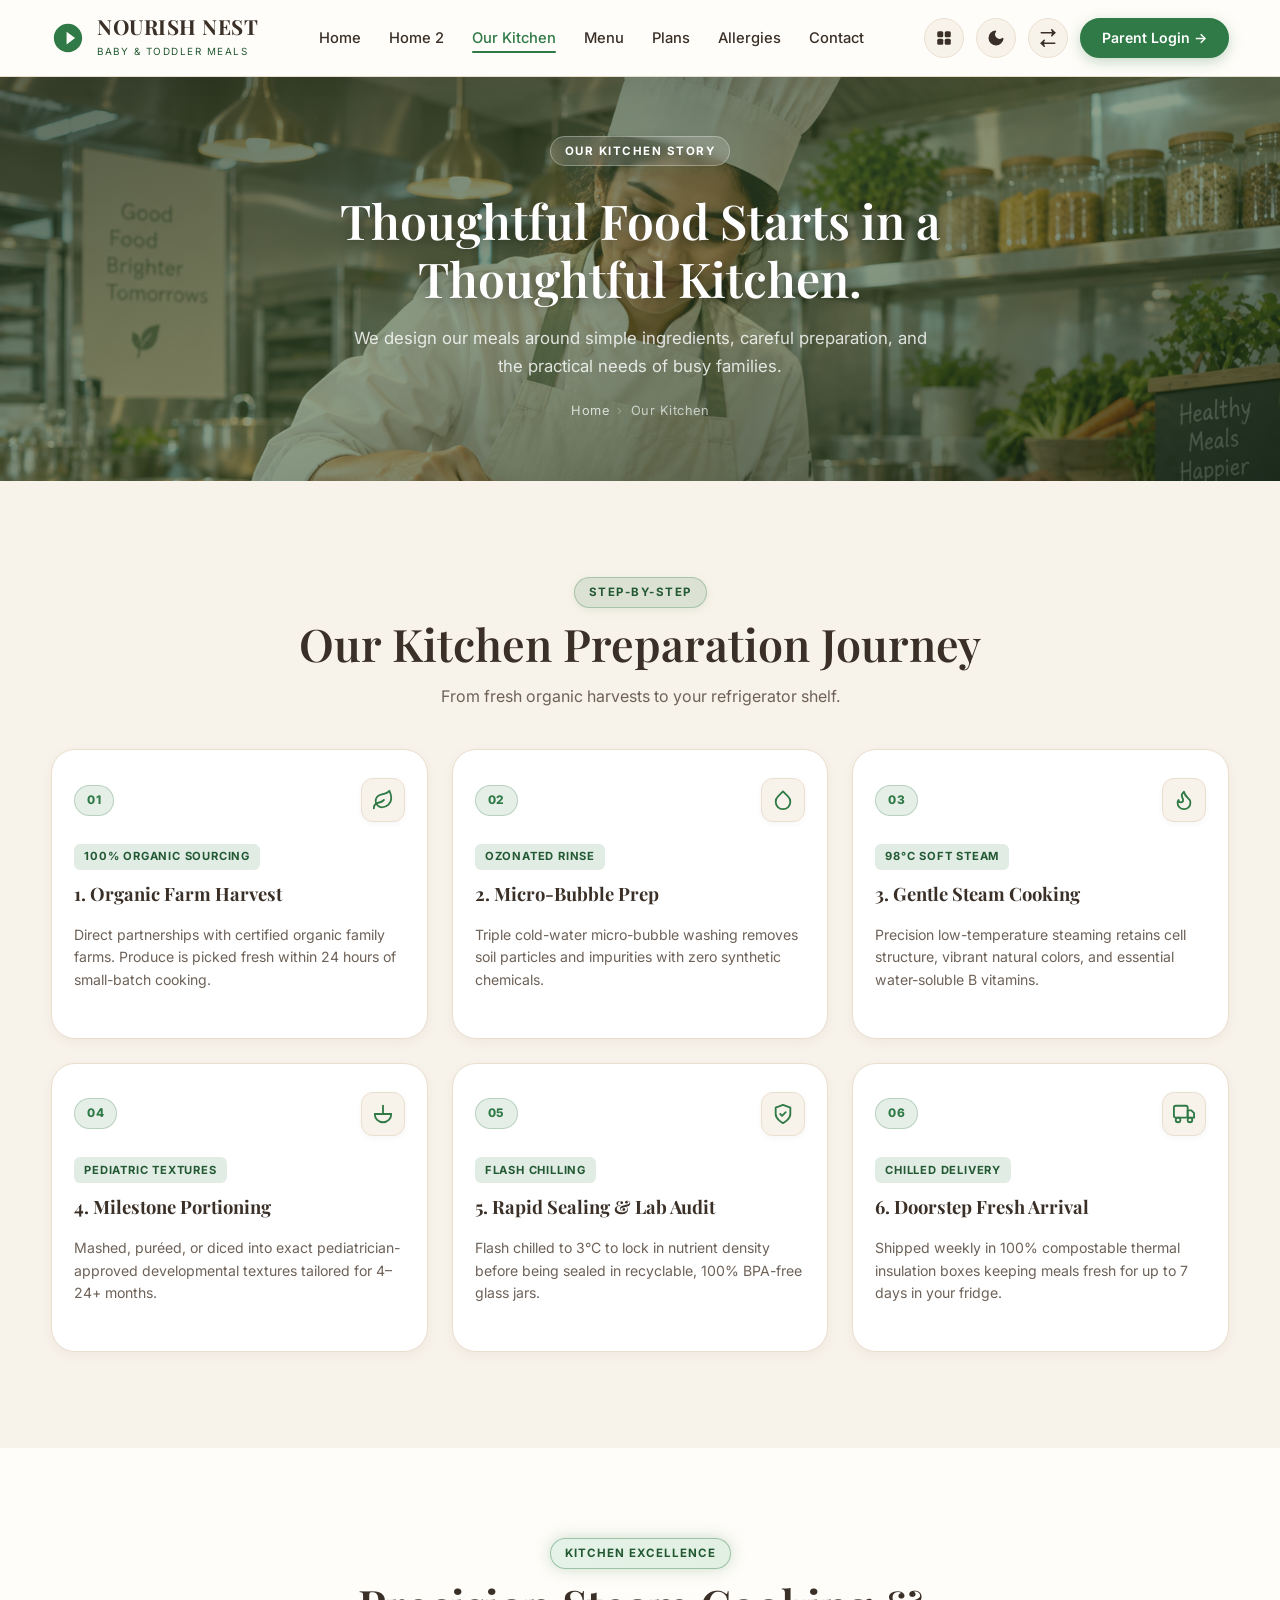
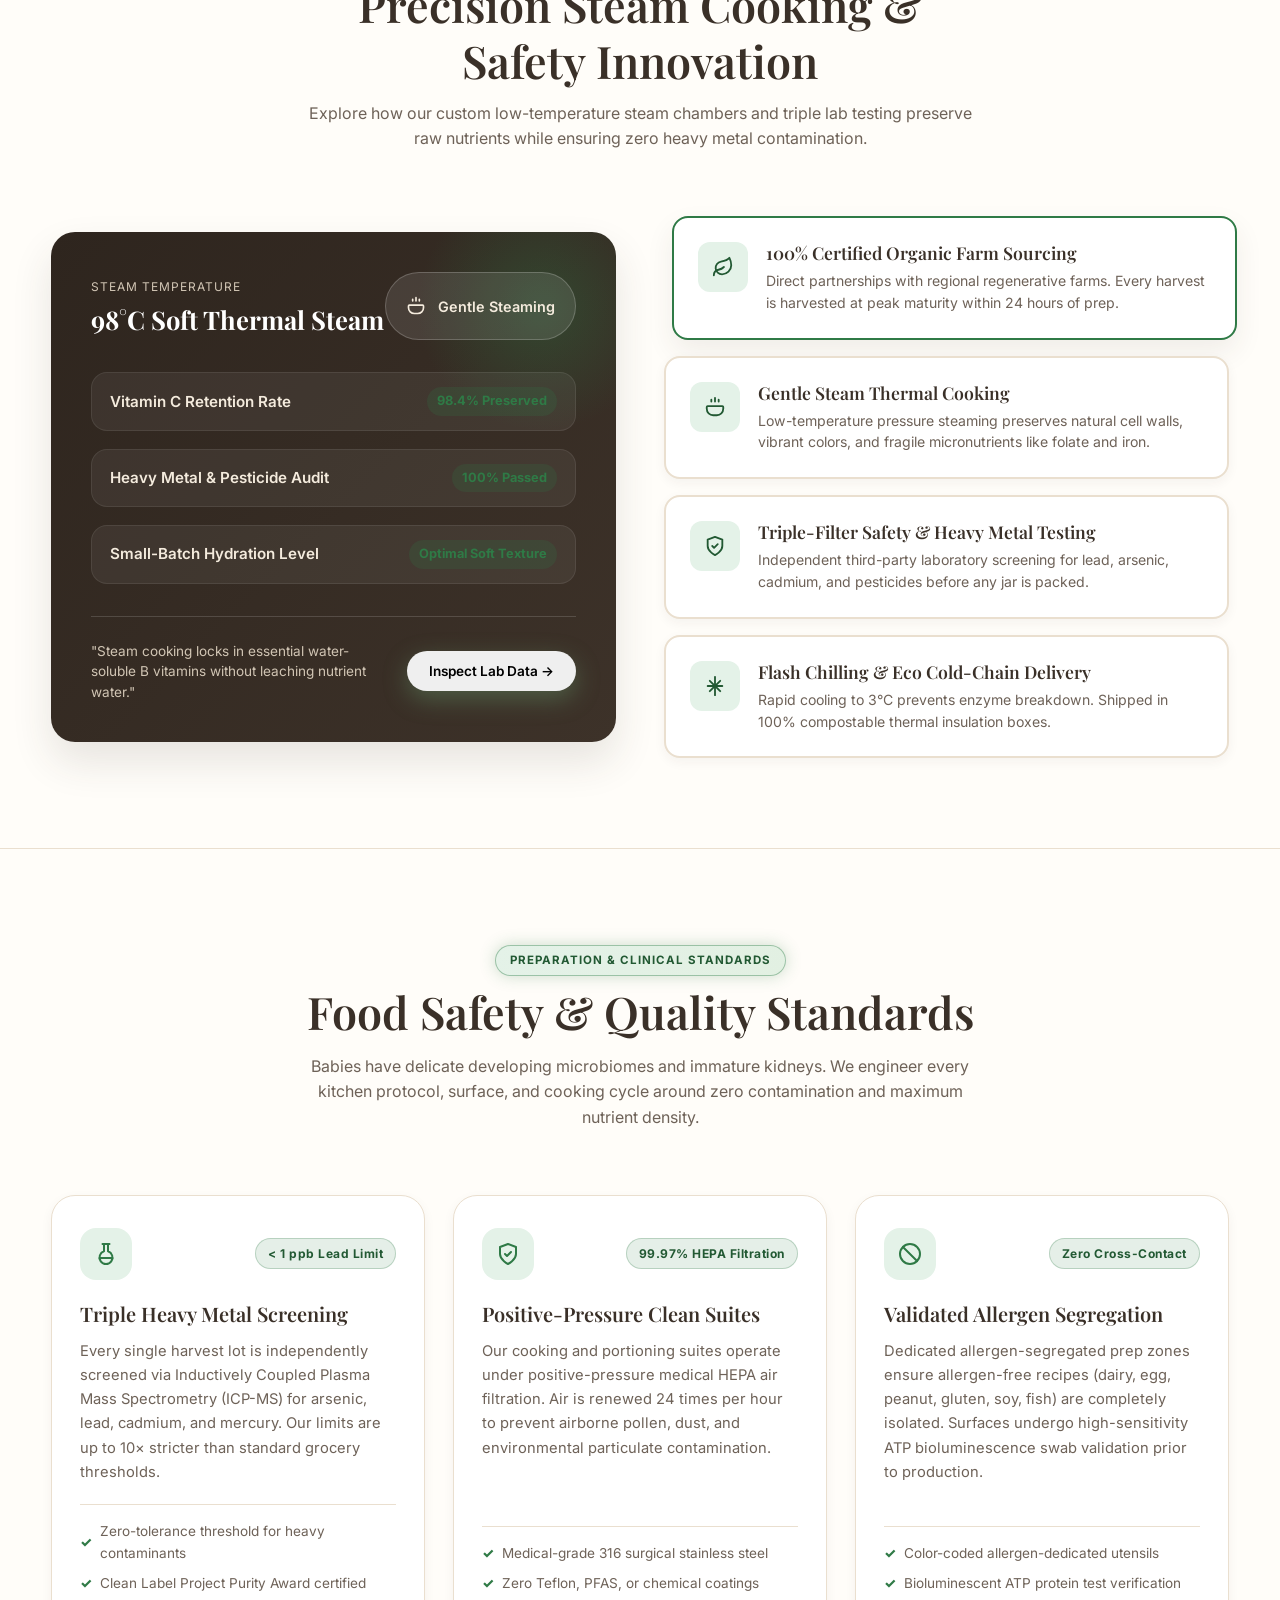
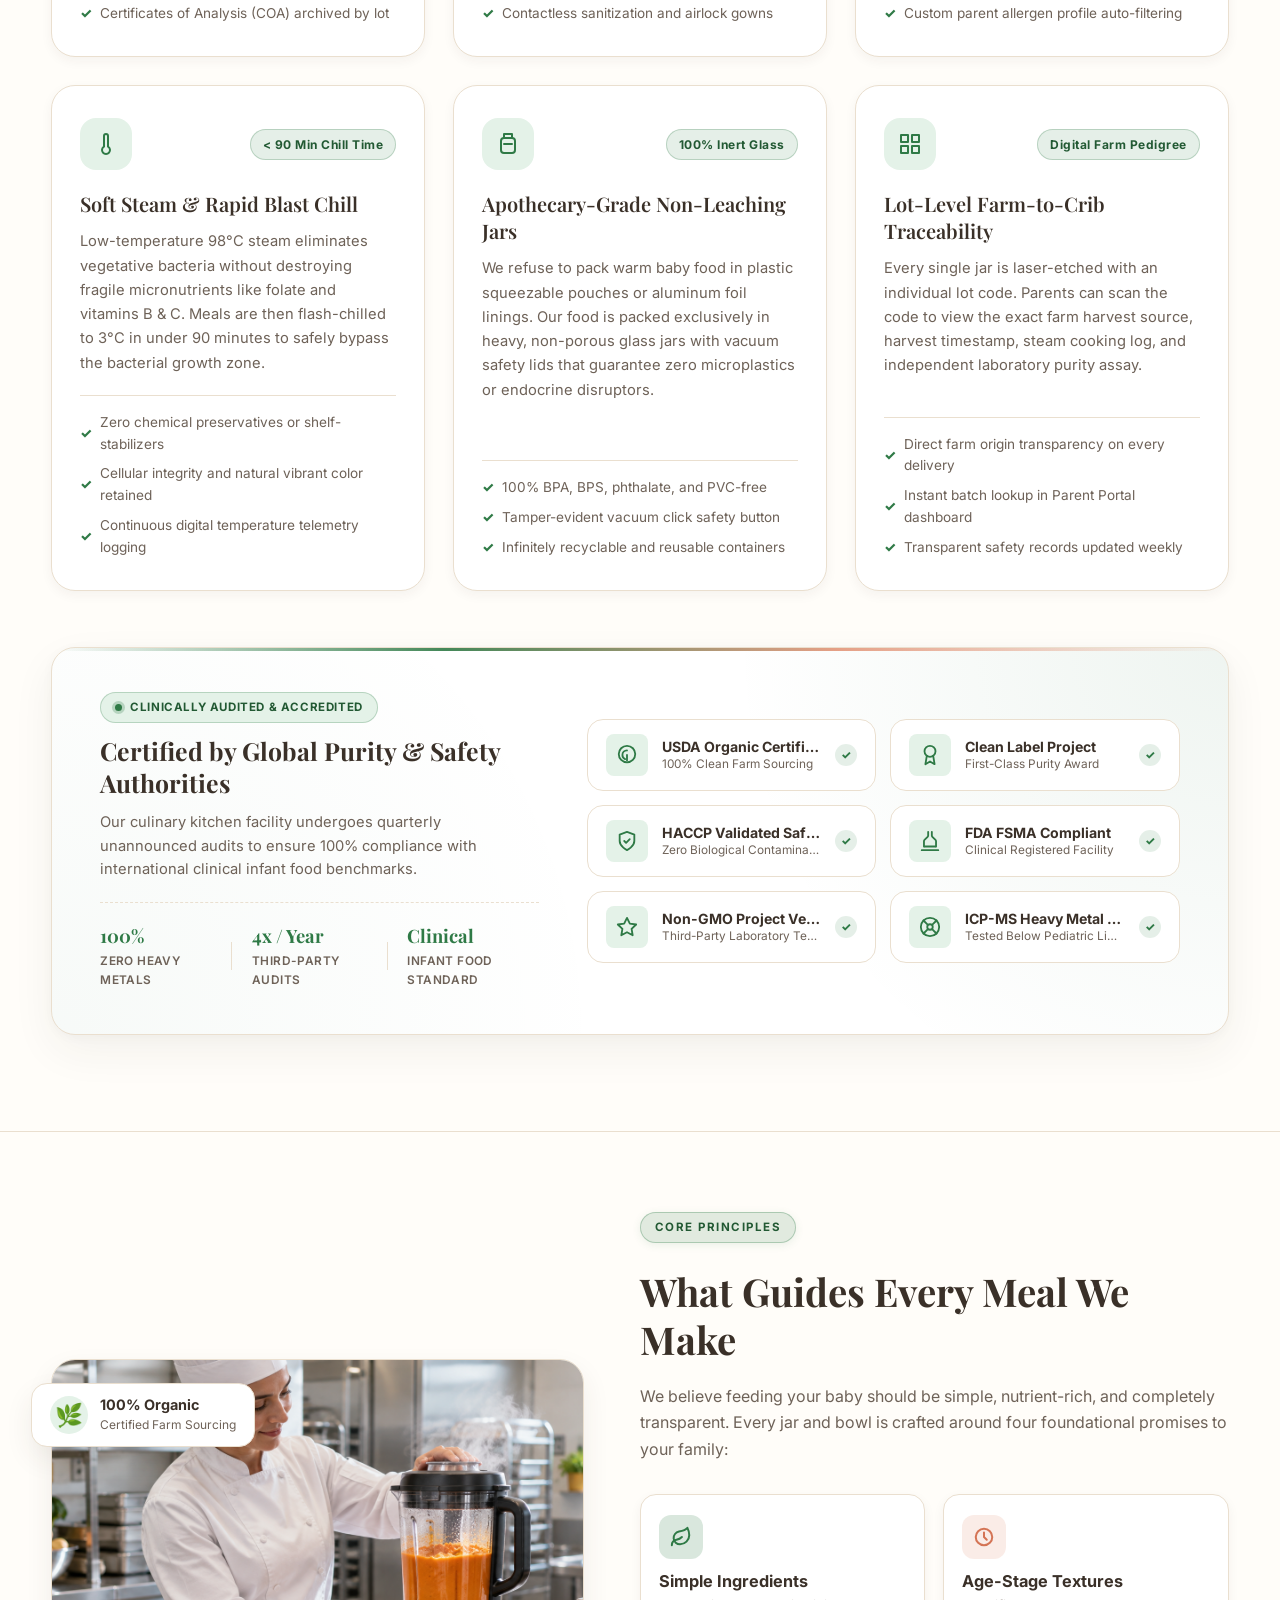
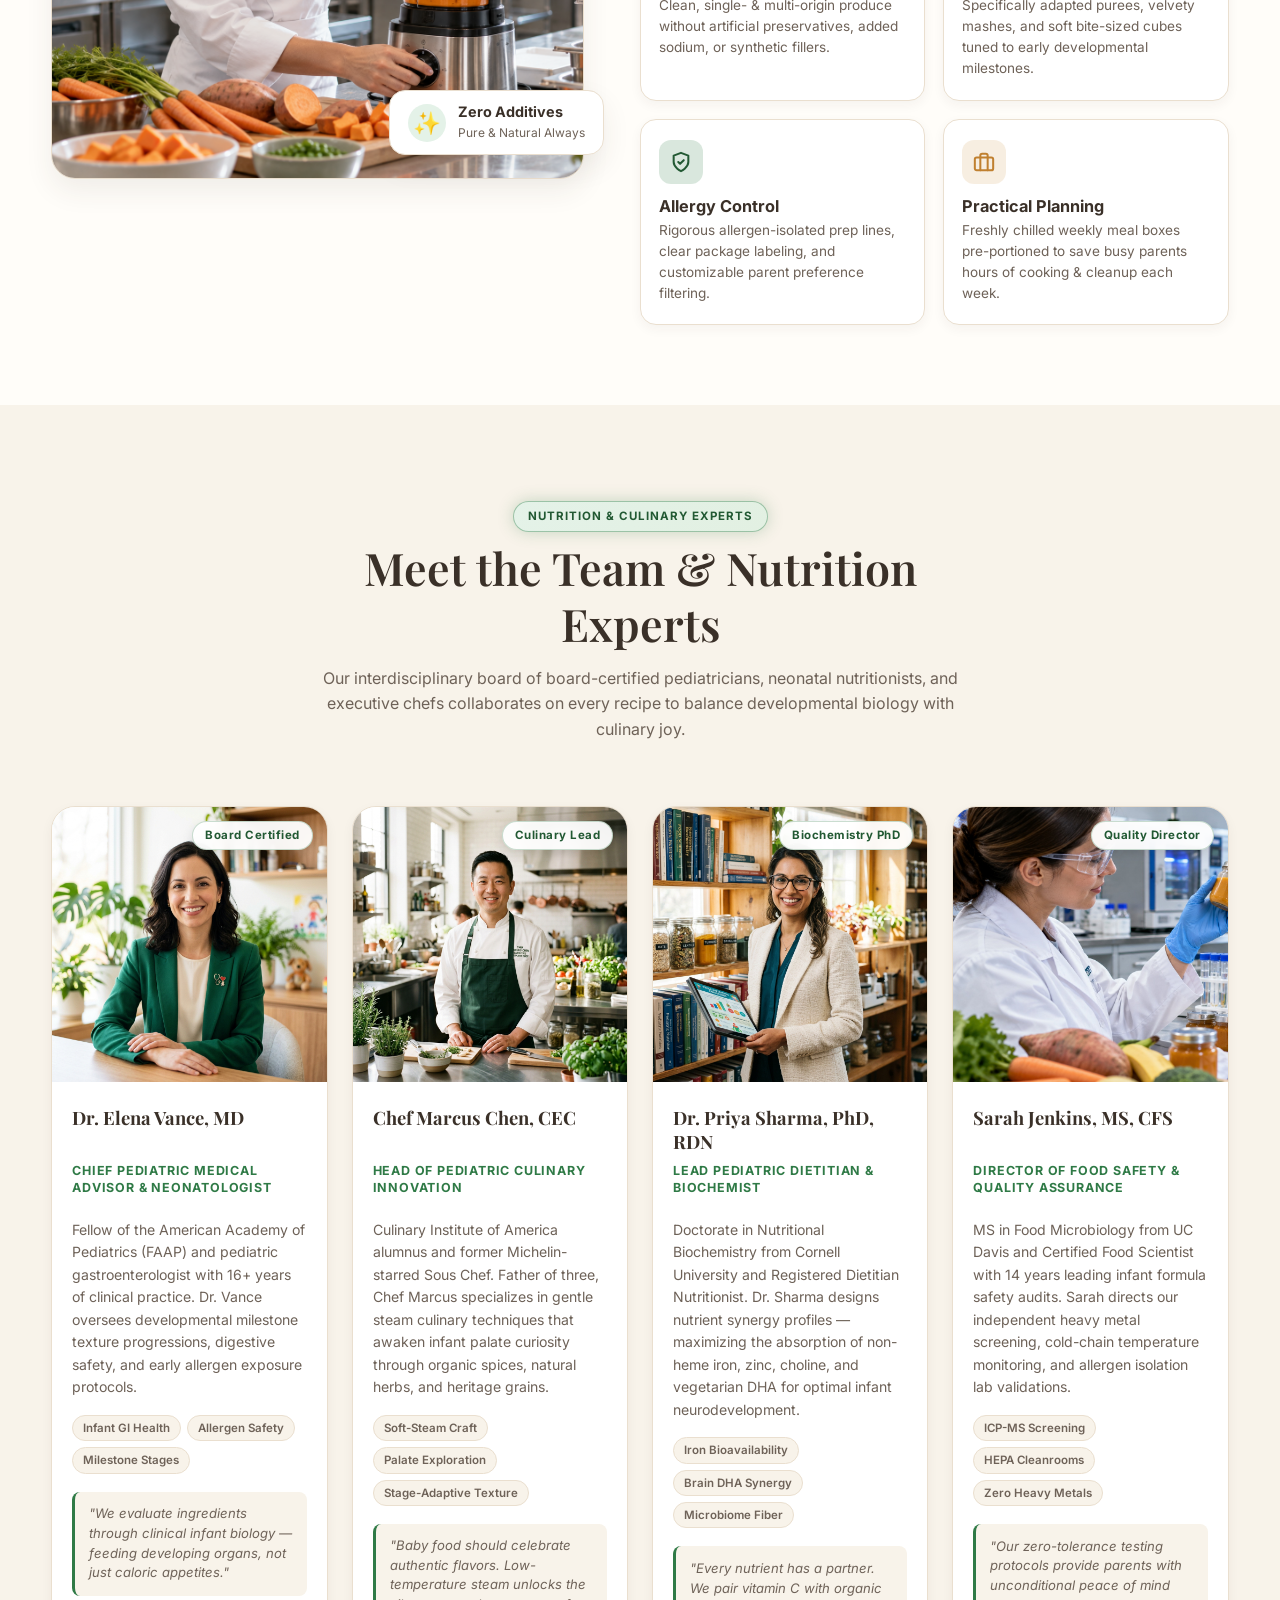
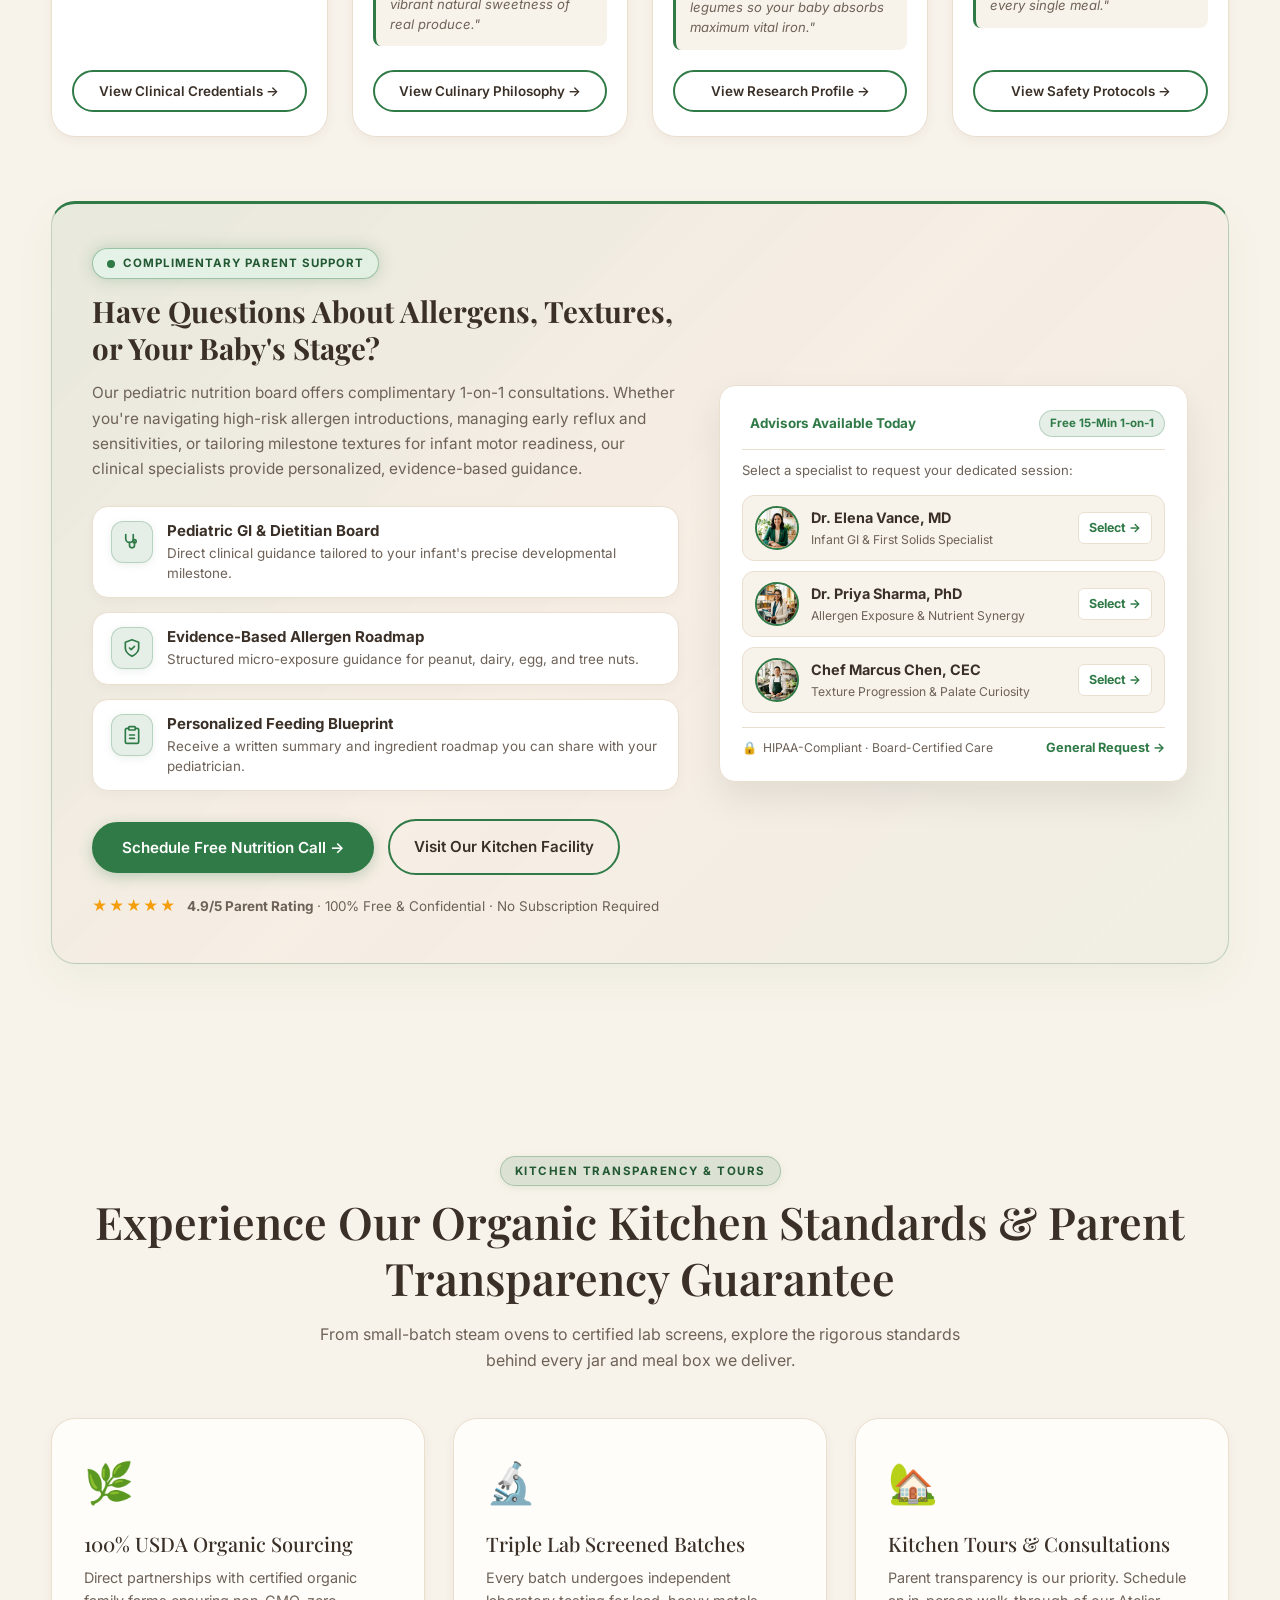
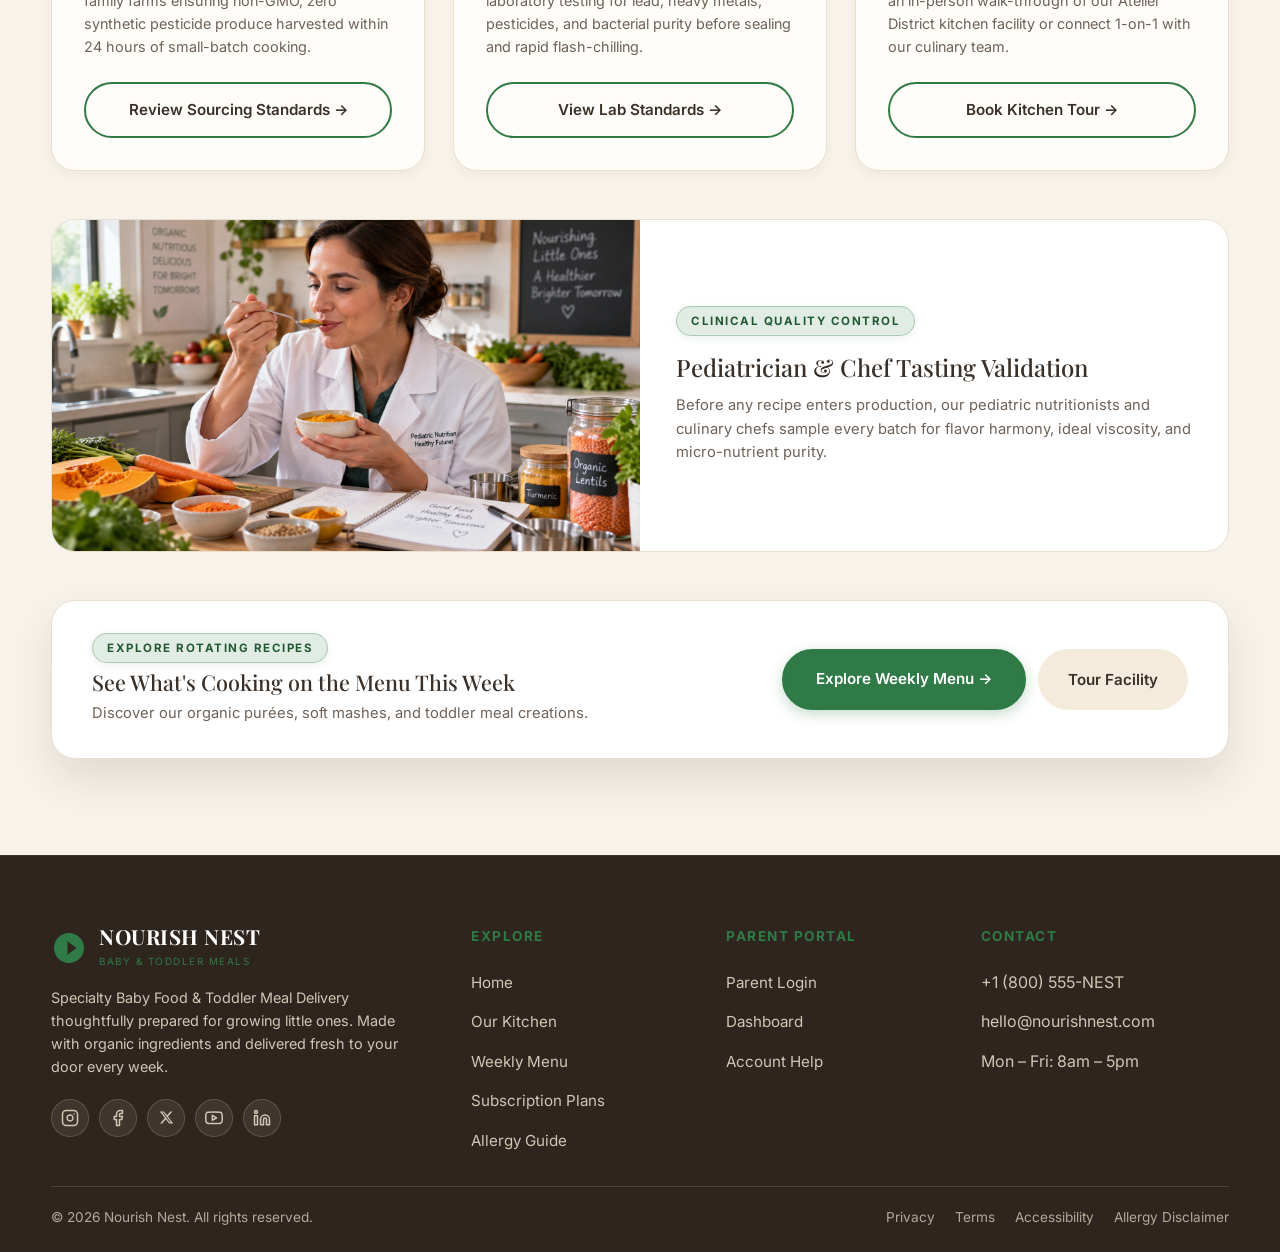
==== commit 14c1acf8: "5th comit" ====
--- a/about.html
+++ b/about.html
@@ -497,31 +497,127 @@
       <!-- Live Certifications Ribbon -->
       <div class="safety-certifications-panel">
         <div class="cert-panel-info">
-          <h4>Certified by Global Purity &amp; Safety Authorities</h4>
-          <p class="text-muted" style="font-size: 0.9rem; line-height: 1.55;">
-            Our kitchen facility undergoes quarterly unannounced audits to ensure 100% compliance with international clinical infant food benchmarks.
+          <div class="cert-status-chip">
+            <span class="cert-status-dot"></span>
+            <span class="cert-status-text">CLINICALLY AUDITED &amp; ACCREDITED</span>
+          </div>
+          <h3 class="cert-panel-title">Certified by Global Purity &amp; Safety Authorities</h3>
+          <p class="cert-panel-desc">
+            Our culinary kitchen facility undergoes quarterly unannounced audits to ensure 100% compliance with international clinical infant food benchmarks.
           </p>
-        </div>
-        <div class="cert-badges-flow">
-          <div class="cert-badge-pill">
-            <span class="cert-icon">🌱</span>
-            <span>USDA Organic Certified</span>
-          </div>
-          <div class="cert-badge-pill">
-            <span class="cert-icon">🏆</span>
-            <span>Clean Label Project Purity Award</span>
-          </div>
-          <div class="cert-badge-pill">
-            <span class="cert-icon">🛡️</span>
-            <span>HACCP Validated Safety</span>
-          </div>
-          <div class="cert-badge-pill">
-            <span class="cert-icon">🔬</span>
-            <span>FDA FSMA Compliant Facility</span>
-          </div>
-          <div class="cert-badge-pill">
-            <span class="cert-icon">✨</span>
-            <span>Non-GMO Project Verified</span>
+          <div class="cert-meta-grid">
+            <div class="cert-meta-item">
+              <span class="cert-meta-val">100%</span>
+              <span class="cert-meta-lbl">Zero Heavy Metals</span>
+            </div>
+            <div class="cert-meta-divider"></div>
+            <div class="cert-meta-item">
+              <span class="cert-meta-val">4x / Year</span>
+              <span class="cert-meta-lbl">Third-Party Audits</span>
+            </div>
+            <div class="cert-meta-divider"></div>
+            <div class="cert-meta-item">
+              <span class="cert-meta-val">Clinical</span>
+              <span class="cert-meta-lbl">Infant Food Standard</span>
+            </div>
+          </div>
+        </div>
+
+        <div class="cert-badges-grid">
+          <!-- Cert 1: USDA Organic -->
+          <div class="cert-credential-card">
+            <div class="cert-icon-box">
+              <svg width="22" height="22" viewBox="0 0 24 24" fill="none" stroke="currentColor" stroke-width="2" stroke-linecap="round" stroke-linejoin="round">
+                <path d="M12 2a9 9 0 0 1 9 9c0 4.97-4.03 9-9 9A9 9 0 0 1 3 11a9 9 0 0 1 9-9z"/>
+                <path d="M12 7c-2.76 0-5 2.24-5 5 0 2 1.2 3.71 2.93 4.47"/>
+                <path d="M12 12v6"/>
+              </svg>
+            </div>
+            <div class="cert-credential-details">
+              <span class="cert-badge-name">USDA Organic Certified</span>
+              <span class="cert-badge-desc">100% Clean Farm Sourcing</span>
+            </div>
+            <div class="cert-verified-icon">✓</div>
+          </div>
+
+          <!-- Cert 2: Clean Label Project -->
+          <div class="cert-credential-card">
+            <div class="cert-icon-box">
+              <svg width="22" height="22" viewBox="0 0 24 24" fill="none" stroke="currentColor" stroke-width="2" stroke-linecap="round" stroke-linejoin="round">
+                <circle cx="12" cy="8" r="6"/>
+                <path d="M15.477 12.89 17 22l-5-3-5 3 1.523-9.11"/>
+              </svg>
+            </div>
+            <div class="cert-credential-details">
+              <span class="cert-badge-name">Clean Label Project</span>
+              <span class="cert-badge-desc">First-Class Purity Award</span>
+            </div>
+            <div class="cert-verified-icon">✓</div>
+          </div>
+
+          <!-- Cert 3: HACCP Safety -->
+          <div class="cert-credential-card">
+            <div class="cert-icon-box">
+              <svg width="22" height="22" viewBox="0 0 24 24" fill="none" stroke="currentColor" stroke-width="2" stroke-linecap="round" stroke-linejoin="round">
+                <path d="M12 22s8-4 8-10V5l-8-3-8 3v7c0 6 8 10 8 10z"/>
+                <path d="m9 12 2 2 4-4"/>
+              </svg>
+            </div>
+            <div class="cert-credential-details">
+              <span class="cert-badge-name">HACCP Validated Safety</span>
+              <span class="cert-badge-desc">Zero Biological Contamination</span>
+            </div>
+            <div class="cert-verified-icon">✓</div>
+          </div>
+
+          <!-- Cert 4: FDA FSMA -->
+          <div class="cert-credential-card">
+            <div class="cert-icon-box">
+              <svg width="22" height="22" viewBox="0 0 24 24" fill="none" stroke="currentColor" stroke-width="2" stroke-linecap="round" stroke-linejoin="round">
+                <path d="M6 18h12"/>
+                <path d="M3 22h18"/>
+                <path d="M14 2v4a2 2 0 0 0 .586 1.414L18 10.828A2 2 0 0 1 18.586 12.242L18.586 18"/>
+                <path d="M10 2v4a2 2 0 0 1-.586 1.414L6 10.828A2 2 0 0 0 5.414 12.242L5.414 18"/>
+              </svg>
+            </div>
+            <div class="cert-credential-details">
+              <span class="cert-badge-name">FDA FSMA Compliant</span>
+              <span class="cert-badge-desc">Clinical Registered Facility</span>
+            </div>
+            <div class="cert-verified-icon">✓</div>
+          </div>
+
+          <!-- Cert 5: Non-GMO Project -->
+          <div class="cert-credential-card">
+            <div class="cert-icon-box">
+              <svg width="22" height="22" viewBox="0 0 24 24" fill="none" stroke="currentColor" stroke-width="2" stroke-linecap="round" stroke-linejoin="round">
+                <polygon points="12 2 15.09 8.26 22 9.27 17 14.14 18.18 21.02 12 17.77 5.82 21.02 7 14.14 2 9.27 8.91 8.26 12 2"/>
+              </svg>
+            </div>
+            <div class="cert-credential-details">
+              <span class="cert-badge-name">Non-GMO Project Verified</span>
+              <span class="cert-badge-desc">Third-Party Laboratory Tested</span>
+            </div>
+            <div class="cert-verified-icon">✓</div>
+          </div>
+
+          <!-- Cert 6: ICP-MS Heavy Metal Free -->
+          <div class="cert-credential-card">
+            <div class="cert-icon-box">
+              <svg width="22" height="22" viewBox="0 0 24 24" fill="none" stroke="currentColor" stroke-width="2" stroke-linecap="round" stroke-linejoin="round">
+                <circle cx="12" cy="12" r="10"/>
+                <path d="m4.93 4.93 4.24 4.24"/>
+                <path d="m14.83 9.17 4.24-4.24"/>
+                <path d="m14.83 14.83 4.24 4.24"/>
+                <path d="m9.17 14.83-4.24 4.24"/>
+                <circle cx="12" cy="12" r="3"/>
+              </svg>
+            </div>
+            <div class="cert-credential-details">
+              <span class="cert-badge-name">ICP-MS Heavy Metal Free</span>
+              <span class="cert-badge-desc">Tested Below Pediatric Limits</span>
+            </div>
+            <div class="cert-verified-icon">✓</div>
           </div>
         </div>
       </div>
@@ -735,7 +831,7 @@
       <!-- Team Consultation Highlight Card / CTA -->
       <div class="team-consultation-banner">
         <div class="consultation-banner-content">
-          <span class="section-tag glow-tag" style="margin-bottom: 12px; display: inline-flex; align-items: center; gap: 8px;">
+          <span class="section-tag glow-tag consultation-badge-tag">
             <span class="pulse-indicator-dot"></span> COMPLIMENTARY PARENT SUPPORT
           </span>
           <h3 class="consultation-banner-title">Have Questions About Allergens, Textures, or Your Baby's Stage?</h3>
@@ -746,23 +842,41 @@
           <!-- Key consultation features list -->
           <div class="consultation-features-list">
             <div class="consultation-feature-item">
-              <div class="feature-icon-circle">🩺</div>
-              <div>
-                <strong>Pediatric GI &amp; Dietitian Board:</strong>
+              <div class="feature-icon-circle">
+                <svg width="20" height="20" viewBox="0 0 24 24" fill="none" stroke="currentColor" stroke-width="2" stroke-linecap="round" stroke-linejoin="round">
+                  <path d="M4.5 3v5a4.5 4.5 0 0 0 9 0V3"></path>
+                  <path d="M9 12.5v3.5a3 3 0 0 0 6 0V11"></path>
+                  <circle cx="15" cy="11" r="2"></circle>
+                </svg>
+              </div>
+              <div class="consultation-feature-text">
+                <strong>Pediatric GI &amp; Dietitian Board</strong>
                 <span>Direct clinical guidance tailored to your infant's precise developmental milestone.</span>
               </div>
             </div>
             <div class="consultation-feature-item">
-              <div class="feature-icon-circle">🛡️</div>
-              <div>
-                <strong>Evidence-Based Allergen Roadmap:</strong>
+              <div class="feature-icon-circle">
+                <svg width="20" height="20" viewBox="0 0 24 24" fill="none" stroke="currentColor" stroke-width="2" stroke-linecap="round" stroke-linejoin="round">
+                  <path d="M12 22s8-4 8-10V5l-8-3-8 3v7c0 6 8 10 8 10z"></path>
+                  <path d="m9 12 2 2 4-4"></path>
+                </svg>
+              </div>
+              <div class="consultation-feature-text">
+                <strong>Evidence-Based Allergen Roadmap</strong>
                 <span>Structured micro-exposure guidance for peanut, dairy, egg, and tree nuts.</span>
               </div>
             </div>
             <div class="consultation-feature-item">
-              <div class="feature-icon-circle">📋</div>
-              <div>
-                <strong>Personalized Feeding Blueprint:</strong>
+              <div class="feature-icon-circle">
+                <svg width="20" height="20" viewBox="0 0 24 24" fill="none" stroke="currentColor" stroke-width="2" stroke-linecap="round" stroke-linejoin="round">
+                  <path d="M16 4h2a2 2 0 0 1 2 2v14a2 2 0 0 1-2 2H6a2 2 0 0 1-2-2V6a2 2 0 0 1 2-2h2"></path>
+                  <rect x="8" y="2" width="8" height="4" rx="1" ry="1"></rect>
+                  <path d="M9 12h6"></path>
+                  <path d="M9 16h6"></path>
+                </svg>
+              </div>
+              <div class="consultation-feature-text">
+                <strong>Personalized Feeding Blueprint</strong>
                 <span>Receive a written summary and ingredient roadmap you can share with your pediatrician.</span>
               </div>
             </div>
@@ -770,10 +884,10 @@
 
           <!-- CTA Button Group -->
           <div class="consultation-btn-group">
-            <button class="btn btn-primary" onclick="openConsultationModal()" type="button" style="padding: 14px 28px;">
+            <button class="btn btn-primary consultation-cta-btn" onclick="openConsultationModal()" type="button">
               Schedule Free Nutrition Call →
             </button>
-            <a href="contact.html" class="btn btn-outline" style="padding: 14px 24px;">
+            <a href="contact.html" class="btn btn-outline consultation-visit-btn">
               Visit Our Kitchen Facility
             </a>
           </div>
@@ -899,14 +1013,14 @@
       </div>
 
       <!-- Pediatric Chef Tasting Feature Card -->
-      <div style="margin-bottom: 48px; border-radius: var(--radius-lg); overflow: hidden; background: var(--bg-surface); border: 1px solid var(--border-color); display: grid; grid-template-columns: 1fr 1fr; align-items: center; text-align: left;">
-        <div style="height: 100%; min-height: 260px;">
-          <img src="assets/images/quality-pediatric-chef-tasting.jpg" alt="Pediatric Nutritionist Quality Control Tasting" style="width: 100%; height: 100%; object-fit: cover; display: block;">
-        </div>
-        <div style="padding: 36px;">
+      <div class="quality-tasting-feature-card">
+        <div class="quality-tasting-img-wrap">
+          <img src="assets/images/quality-pediatric-chef-tasting.jpg" alt="Pediatric Nutritionist Quality Control Tasting">
+        </div>
+        <div class="quality-tasting-body">
           <span class="section-tag">CLINICAL QUALITY CONTROL</span>
-          <h3 style="font-size: 1.5rem; margin-top: 8px; margin-bottom: 12px;">Pediatrician & Chef Tasting Validation</h3>
-          <p class="text-muted" style="font-size: 0.92rem; line-height: 1.6;">
+          <h3>Pediatrician &amp; Chef Tasting Validation</h3>
+          <p class="text-muted">
             Before any recipe enters production, our pediatric nutritionists and culinary chefs sample every batch for flavor harmony, ideal viscosity, and micro-nutrient purity.
           </p>
         </div>
--- a/assets/css/style.css
+++ b/assets/css/style.css
@@ -319,6 +319,17 @@
   gap: 12px;
 }
 
+.nav-actions .btn {
+  height: 40px;
+  padding: 0 20px;
+  font-size: 0.88rem;
+  font-weight: 600;
+  display: inline-flex;
+  align-items: center;
+  justify-content: center;
+  box-sizing: border-box;
+}
+
 /* Circular Control Buttons (Theme, RTL, Dashboard Shortcut) */
 .icon-circle-btn {
   width: 40px;
@@ -1018,13 +1029,43 @@
     height: 42px;
   }
 
+  .hero-float-badge {
+    padding: 8px 14px;
+    gap: 8px;
+  }
+
+  .float-icon {
+    width: 28px;
+    height: 28px;
+    font-size: 1rem;
+  }
+
+  .float-text strong {
+    font-size: 0.78rem;
+  }
+
+  .float-text span {
+    font-size: 0.68rem;
+  }
+
   .float-badge-top {
-    right: -10px;
-    bottom: 20px;
+    right: -8px;
+    bottom: 80px;
   }
 
   .float-badge-bottom {
-    left: 0px;
+    left: -8px;
+    bottom: -15px;
+  }
+
+  [dir="rtl"] .float-badge-top {
+    right: auto;
+    left: -8px;
+  }
+
+  [dir="rtl"] .float-badge-bottom {
+    left: auto;
+    right: -8px;
   }
 }
 
@@ -1061,9 +1102,40 @@
 .journey-step {
   background: var(--bg-surface);
   border: 1px solid var(--border-color);
-  padding: 20px;
+  padding: 24px 20px;
   border-radius: var(--radius-md);
   text-align: center;
+  position: relative;
+  overflow: hidden;
+  cursor: pointer;
+  transition: transform 0.35s cubic-bezier(0.25, 0.8, 0.25, 1),
+              box-shadow 0.35s cubic-bezier(0.25, 0.8, 0.25, 1),
+              border-color 0.3s ease,
+              background-color 0.3s ease;
+}
+
+.journey-step::before {
+  content: '';
+  position: absolute;
+  top: 0;
+  left: 0;
+  right: 0;
+  height: 3px;
+  background: linear-gradient(90deg, transparent, var(--color-primary), transparent);
+  opacity: 0;
+  transform: scaleX(0.3);
+  transition: opacity 0.35s ease, transform 0.35s ease;
+}
+
+.journey-step:hover {
+  transform: translateY(-6px);
+  border-color: var(--color-primary);
+  box-shadow: 0 16px 32px rgba(var(--color-primary-rgb), 0.14), var(--shadow-sm);
+}
+
+.journey-step:hover::before {
+  opacity: 1;
+  transform: scaleX(1);
 }
 
 .journey-step .step-num {
@@ -1071,6 +1143,29 @@
   font-size: 1.5rem;
   color: var(--color-primary);
   font-weight: 700;
+  display: inline-block;
+  transition: transform 0.3s cubic-bezier(0.34, 1.56, 0.64, 1);
+}
+
+.journey-step:hover .step-num {
+  transform: scale(1.15);
+}
+
+.journey-step strong {
+  transition: color 0.3s ease;
+}
+
+.journey-step:hover strong {
+  color: var(--color-primary);
+}
+
+.journey-step > span:first-child {
+  display: inline-block;
+  transition: transform 0.3s ease;
+}
+
+.journey-step:hover > span:first-child {
+  transform: scale(1.12);
 }
 
 /* Rich Kitchen Journey Stepper Cards (About & Plans Page) */
@@ -1079,6 +1174,20 @@
   grid-template-columns: repeat(3, 1fr);
   gap: 24px;
   margin-top: 40px;
+}
+
+@media (max-width: 1024px) and (min-width: 769px) {
+  .journey-timeline-rich {
+    grid-template-columns: repeat(2, 1fr);
+    gap: 20px;
+  }
+}
+
+@media (max-width: 768px) {
+  .journey-timeline-rich {
+    grid-template-columns: 1fr;
+    gap: 18px;
+  }
 }
 
 .journey-timeline-5col,
@@ -1701,6 +1810,33 @@
   gap: 28px;
 }
 
+.home2-featured-meals .meal-card {
+  height: 100%;
+  display: flex;
+  flex-direction: column;
+}
+
+.home2-featured-meals .meal-card-body {
+  padding: 24px;
+  display: flex;
+  flex-direction: column;
+  flex: 1;
+  gap: 10px;
+}
+
+.home2-featured-meals .meal-card-body h4 {
+  font-size: 1.18rem;
+  line-height: 1.3;
+  margin: 0;
+}
+
+.home2-featured-meals .meal-card-body p {
+  font-size: 0.85rem;
+  line-height: 1.5;
+  margin: 0;
+  min-height: 2.6em;
+}
+
 @media (max-width: 1024px) and (min-width: 601px) {
   .home2-featured-meals {
     grid-template-columns: repeat(2, 1fr) !important;
@@ -1712,6 +1848,14 @@
   .home2-featured-meals {
     grid-template-columns: 1fr !important;
     gap: 20px !important;
+  }
+
+  .home2-featured-meals .meal-card-body h4 {
+    min-height: auto;
+  }
+
+  .home2-featured-meals .meal-card-body p {
+    min-height: auto;
   }
 }
 
@@ -5530,60 +5674,272 @@
   font-weight: 800;
 }
 
-/* Safety Certifications Ribbon */
+/* Safety Certifications Ribbon — Ultra-Premium Redesign */
 .safety-certifications-panel {
-  margin-top: 52px;
+  margin-top: 56px;
+  background: var(--bg-surface);
+  background-image: 
+    radial-gradient(circle at 100% 0%, rgba(var(--color-primary-rgb), 0.08) 0%, transparent 40%),
+    radial-gradient(circle at 0% 100%, rgba(var(--color-primary-rgb), 0.04) 0%, transparent 45%);
+  border: 1.5px solid var(--border-color);
+  border-radius: var(--radius-lg);
+  padding: 44px 48px;
+  box-shadow: 0 16px 44px rgba(58, 48, 40, 0.06), 0 2px 12px rgba(0, 0, 0, 0.03);
+  display: grid;
+  grid-template-columns: 1fr 1.35fr;
+  align-items: center;
+  gap: 48px;
+  position: relative;
+  overflow: hidden;
+  transition: var(--transition);
+}
+
+.safety-certifications-panel::before {
+  content: '';
+  position: absolute;
+  top: 0;
+  left: 0;
+  right: 0;
+  height: 3px;
+  background: linear-gradient(90deg, transparent, var(--color-primary), var(--color-accent, #E29578), transparent);
+  opacity: 0.9;
+}
+
+.cert-panel-info {
+  display: flex;
+  flex-direction: column;
+  gap: 12px;
+}
+
+.cert-status-chip {
+  display: inline-flex;
+  align-items: center;
+  gap: 8px;
+  align-self: flex-start;
+  padding: 5px 14px;
+  background: var(--color-primary-light);
+  border: 1px solid rgba(var(--color-primary-rgb), 0.25);
+  border-radius: var(--radius-full);
+  font-size: 0.72rem;
+  font-weight: 700;
+  letter-spacing: 0.6px;
+  color: var(--color-primary-dark);
+}
+
+.cert-status-dot {
+  width: 7px;
+  height: 7px;
+  border-radius: 50%;
+  background: var(--color-primary);
+  box-shadow: 0 0 0 3px rgba(var(--color-primary-rgb), 0.25);
+  animation: pulse-dot 2s infinite ease-in-out;
+}
+
+@keyframes pulse-dot {
+  0%, 100% {
+    transform: scale(1);
+    box-shadow: 0 0 0 3px rgba(var(--color-primary-rgb), 0.25);
+  }
+  50% {
+    transform: scale(1.2);
+    box-shadow: 0 0 0 6px rgba(var(--color-primary-rgb), 0.1);
+  }
+}
+
+.cert-panel-title {
+  font-size: clamp(1.25rem, 2vw, 1.55rem);
+  font-weight: 700;
+  color: var(--text-main);
+  line-height: 1.3;
+  margin: 0;
+}
+
+.cert-panel-desc {
+  font-size: 0.92rem;
+  line-height: 1.6;
+  color: var(--text-muted);
+  margin: 0;
+}
+
+.cert-meta-grid {
+  display: flex;
+  align-items: center;
+  gap: 20px;
+  margin-top: 8px;
+  padding-top: 18px;
+  border-top: 1px dashed var(--border-color);
+}
+
+.cert-meta-item {
+  display: flex;
+  flex-direction: column;
+  gap: 2px;
+}
+
+.cert-meta-val {
+  font-size: 1.15rem;
+  font-weight: 700;
+  font-family: var(--font-heading);
+  color: var(--color-primary);
+}
+
+.cert-meta-lbl {
+  font-size: 0.74rem;
+  font-weight: 600;
+  color: var(--text-muted);
+  text-transform: uppercase;
+  letter-spacing: 0.4px;
+}
+
+.cert-meta-divider {
+  width: 1px;
+  height: 28px;
+  background: var(--border-color);
+}
+
+.cert-badges-grid {
+  display: grid;
+  grid-template-columns: repeat(2, 1fr);
+  gap: 14px;
+}
+
+.cert-credential-card {
+  display: flex;
+  align-items: center;
+  gap: 14px;
   background: var(--bg-surface);
   border: 1.5px solid var(--border-color);
-  border-radius: var(--radius-lg);
-  padding: 36px 40px;
-  box-shadow: var(--shadow-sm);
-  display: flex;
-  align-items: center;
-  justify-content: space-between;
-  gap: 32px;
-  flex-wrap: wrap;
-}
-
-.cert-panel-info {
-  max-width: 420px;
-}
-
-.cert-panel-info h4 {
-  font-size: 1.25rem;
-  margin-bottom: 6px;
+  padding: 14px 18px;
+  border-radius: var(--radius-md);
+  transition: transform 0.3s cubic-bezier(0.25, 0.8, 0.25, 1),
+              box-shadow 0.3s ease,
+              border-color 0.3s ease,
+              background-color 0.3s ease;
+  position: relative;
+  overflow: hidden;
+  cursor: default;
+}
+
+.cert-credential-card:hover {
+  transform: translateY(-4px);
+  border-color: var(--color-primary);
+  background: var(--bg-surface);
+  box-shadow: 0 10px 24px rgba(var(--color-primary-rgb), 0.14);
+}
+
+.cert-icon-box {
+  width: 42px;
+  height: 42px;
+  border-radius: var(--radius-sm);
+  background: var(--color-primary-light);
+  color: var(--color-primary);
+  display: flex;
+  align-items: center;
+  justify-content: center;
+  flex-shrink: 0;
+  transition: transform 0.3s ease, background-color 0.3s ease, color 0.3s ease;
+}
+
+.cert-credential-card:hover .cert-icon-box {
+  transform: scale(1.08) rotate(3deg);
+  background: var(--color-primary);
+  color: #FFFFFF;
+}
+
+.cert-credential-details {
+  display: flex;
+  flex-direction: column;
+  gap: 2px;
+  flex: 1;
+  min-width: 0;
+}
+
+.cert-badge-name {
+  font-size: 0.88rem;
+  font-weight: 700;
   color: var(--text-main);
-}
-
-.cert-badges-flow {
-  display: flex;
-  align-items: center;
-  gap: 14px;
-  flex-wrap: wrap;
-}
-
-.cert-badge-pill {
-  display: inline-flex;
-  align-items: center;
-  gap: 10px;
-  background: var(--bg-alt);
-  border: 1.5px solid var(--border-color);
-  padding: 10px 18px;
-  border-radius: var(--radius-full);
-  font-size: 0.86rem;
-  font-weight: 600;
-  color: var(--text-main);
-  transition: var(--transition);
-}
-
-.cert-badge-pill:hover {
-  border-color: var(--color-primary);
-  transform: translateY(-2px);
-  box-shadow: 0 4px 14px rgba(var(--color-primary-rgb), 0.18);
-}
-
-.cert-badge-pill span.cert-icon {
-  font-size: 1.2rem;
+  line-height: 1.25;
+  white-space: nowrap;
+  overflow: hidden;
+  text-overflow: ellipsis;
+}
+
+.cert-badge-desc {
+  font-size: 0.74rem;
+  color: var(--text-muted);
+  line-height: 1.3;
+  white-space: nowrap;
+  overflow: hidden;
+  text-overflow: ellipsis;
+}
+
+.cert-verified-icon {
+  width: 22px;
+  height: 22px;
+  border-radius: 50%;
+  background: rgba(var(--color-primary-rgb), 0.12);
+  color: var(--color-primary);
+  display: flex;
+  align-items: center;
+  justify-content: center;
+  font-size: 0.72rem;
+  font-weight: 800;
+  flex-shrink: 0;
+  transition: all 0.3s ease;
+}
+
+.cert-credential-card:hover .cert-verified-icon {
+  background: var(--color-primary);
+  color: #FFFFFF;
+  transform: scale(1.1);
+}
+
+/* Dark Theme Overrides */
+[data-theme="dark"] .safety-certifications-panel {
+  background-image: 
+    radial-gradient(circle at 100% 0%, rgba(var(--color-primary-rgb), 0.16) 0%, transparent 45%),
+    radial-gradient(circle at 0% 100%, rgba(var(--color-primary-rgb), 0.08) 0%, transparent 50%);
+}
+
+[data-theme="dark"] .cert-status-chip {
+  background: rgba(82, 200, 122, 0.15);
+  color: #52C87A;
+}
+
+[data-theme="dark"] .cert-credential-card {
+  background: rgba(255, 255, 255, 0.03);
+}
+
+[data-theme="dark"] .cert-credential-card:hover {
+  background: rgba(255, 255, 255, 0.06);
+}
+
+@media (max-width: 1080px) {
+  .safety-certifications-panel {
+    grid-template-columns: 1fr;
+    gap: 36px;
+    padding: 36px 32px;
+  }
+}
+
+@media (max-width: 640px) {
+  .safety-certifications-panel {
+    padding: 28px 20px;
+  }
+  
+  .cert-badges-grid {
+    grid-template-columns: 1fr;
+    gap: 10px;
+  }
+  
+  .cert-meta-grid {
+    flex-wrap: wrap;
+    gap: 14px;
+  }
+  
+  .cert-meta-divider {
+    display: none;
+  }
 }
 
 /* ==========================================================================
@@ -5750,13 +6106,14 @@
 /* Team Consultation Banner */
 .team-consultation-banner {
   margin-top: 64px;
-  background: linear-gradient(135deg, rgba(var(--color-primary-rgb), 0.10) 0%, rgba(226, 149, 120, 0.08) 50%, rgba(var(--color-primary-rgb), 0.06) 100%);
-  border: 1.5px solid rgba(var(--color-primary-rgb), 0.28);
+  background: linear-gradient(135deg, rgba(var(--color-primary-rgb), 0.08) 0%, rgba(226, 149, 120, 0.05) 50%, rgba(var(--color-primary-rgb), 0.04) 100%);
+  border: 1.5px solid rgba(var(--color-primary-rgb), 0.25);
+  border-top: 3px solid var(--color-primary);
   border-radius: var(--radius-lg);
-  padding: 48px;
+  padding: 44px 40px;
   display: grid;
   grid-template-columns: 1.25fr 1fr;
-  gap: 44px;
+  gap: 40px;
   align-items: center;
   box-shadow: 0 16px 40px rgba(var(--color-primary-rgb), 0.06);
   position: relative;
@@ -5764,9 +6121,10 @@
 }
 
 [data-theme="dark"] .team-consultation-banner {
-  background: linear-gradient(135deg, rgba(45, 37, 31, 0.95) 0%, rgba(35, 29, 24, 0.98) 100%);
-  border-color: rgba(var(--color-primary-rgb), 0.35);
-  box-shadow: 0 16px 40px rgba(0, 0, 0, 0.35);
+  background: linear-gradient(135deg, rgba(32, 26, 22, 0.95) 0%, rgba(24, 19, 16, 0.98) 100%);
+  border-color: rgba(var(--color-primary-rgb), 0.3);
+  border-top: 3px solid var(--color-primary);
+  box-shadow: 0 16px 40px rgba(0, 0, 0, 0.4);
 }
 
 .pulse-indicator-dot {
@@ -5784,6 +6142,14 @@
   100% { transform: scale(0.95); box-shadow: 0 0 0 0 rgba(var(--color-primary-rgb), 0); }
 }
 
+.consultation-badge-tag {
+  margin-bottom: 14px;
+  display: inline-flex;
+  align-items: center;
+  gap: 8px;
+  align-self: flex-start;
+}
+
 .consultation-banner-content {
   display: flex;
   flex-direction: column;
@@ -5816,33 +6182,75 @@
   display: flex;
   align-items: flex-start;
   gap: 14px;
-  font-size: 0.91rem;
-  line-height: 1.5;
-  color: var(--text-main);
-}
-
-.consultation-feature-item strong {
-  color: var(--text-main);
-  font-weight: 600;
-}
-
-.consultation-feature-item span {
-  color: var(--text-muted);
-  margin-left: 4px;
-}
-
-.feature-icon-circle {
-  width: 36px;
-  height: 36px;
-  border-radius: 50%;
   background: var(--bg-surface);
   border: 1px solid var(--border-color);
+  padding: 14px 18px;
+  border-radius: var(--radius-md);
+  box-shadow: 0 4px 12px rgba(0, 0, 0, 0.03);
+  transition: var(--transition);
+}
+
+.consultation-feature-item:hover {
+  border-color: var(--color-primary);
+  transform: translateX(4px);
+  box-shadow: 0 8px 20px rgba(var(--color-primary-rgb), 0.08);
+}
+
+[data-theme="dark"] .consultation-feature-item {
+  background: rgba(255, 255, 255, 0.035);
+  border-color: rgba(255, 255, 255, 0.08);
+}
+
+.feature-icon-circle {
+  width: 42px;
+  height: 42px;
+  min-width: 42px;
+  border-radius: 12px;
+  background: rgba(var(--color-primary-rgb), 0.12);
+  border: 1px solid rgba(var(--color-primary-rgb), 0.25);
   display: flex;
   align-items: center;
   justify-content: center;
-  font-size: 1.05rem;
+  color: var(--color-primary);
   flex-shrink: 0;
-  box-shadow: var(--shadow-sm);
+  box-shadow: 0 2px 8px rgba(var(--color-primary-rgb), 0.1);
+  transition: var(--transition);
+}
+
+.feature-icon-circle svg {
+  width: 20px;
+  height: 20px;
+  stroke: var(--color-primary);
+}
+
+.consultation-feature-item:hover .feature-icon-circle {
+  background: var(--color-primary);
+  color: #ffffff;
+}
+
+.consultation-feature-item:hover .feature-icon-circle svg {
+  stroke: #ffffff;
+}
+
+.consultation-feature-text {
+  display: flex;
+  flex-direction: column;
+  gap: 3px;
+  flex: 1;
+  min-width: 0;
+}
+
+.consultation-feature-text strong {
+  color: var(--text-main);
+  font-weight: 700;
+  font-size: 0.94rem;
+  line-height: 1.35;
+}
+
+.consultation-feature-text span {
+  color: var(--text-muted);
+  font-size: 0.84rem;
+  line-height: 1.45;
 }
 
 .consultation-btn-group {
@@ -5851,6 +6259,14 @@
   flex-wrap: wrap;
   align-items: center;
   margin-bottom: 20px;
+}
+
+.consultation-cta-btn {
+  padding: 14px 28px;
+}
+
+.consultation-visit-btn {
+  padding: 14px 24px;
 }
 
 .consultation-trust-bar {
@@ -6023,8 +6439,44 @@
   transition: var(--transition);
 }
 
-.booking-quick-btn:hover {
-  text-decoration: underline;
+/* Quality Tasting Feature Card (Clinical Quality Control) */
+.quality-tasting-feature-card {
+  margin-bottom: 48px;
+  border-radius: var(--radius-lg);
+  overflow: hidden;
+  background: var(--bg-surface);
+  border: 1px solid var(--border-color);
+  display: grid;
+  grid-template-columns: 1fr 1fr;
+  align-items: center;
+  text-align: left;
+}
+
+.quality-tasting-img-wrap {
+  height: 100%;
+  min-height: 280px;
+}
+
+.quality-tasting-img-wrap img {
+  width: 100%;
+  height: 100%;
+  object-fit: cover;
+  display: block;
+}
+
+.quality-tasting-body {
+  padding: 36px;
+}
+
+.quality-tasting-body h3 {
+  font-size: 1.5rem;
+  margin-top: 8px;
+  margin-bottom: 12px;
+}
+
+.quality-tasting-body p {
+  font-size: 0.92rem;
+  line-height: 1.6;
 }
 
 /* Responsive adjustments */
@@ -6071,26 +6523,389 @@
     min-height: auto;
   }
   .safety-certifications-panel {
-    flex-direction: column;
-    align-items: flex-start;
+    grid-template-columns: 1fr;
+    gap: 32px;
   }
 }
 
 @media (max-width: 640px) {
+  /* Clinical Quality Control - Image Up, Content Down ONLY on Mobile (<=640px) */
+  .quality-tasting-feature-card {
+    display: flex !important;
+    flex-direction: column !important;
+    grid-template-columns: 1fr !important;
+    width: 100% !important;
+    max-width: 100% !important;
+    box-sizing: border-box !important;
+    margin-bottom: 28px !important;
+    text-align: left !important;
+  }
+
+  .quality-tasting-img-wrap {
+    width: 100% !important;
+    height: 220px !important;
+    min-height: 200px !important;
+    max-height: 240px !important;
+  }
+
+  .quality-tasting-img-wrap img {
+    width: 100% !important;
+    height: 100% !important;
+    object-fit: cover !important;
+  }
+
+  .quality-tasting-body {
+    padding: 22px 16px !important;
+    width: 100% !important;
+    box-sizing: border-box !important;
+  }
+
+  .quality-tasting-body h3 {
+    font-size: 1.25rem !important;
+    line-height: 1.3 !important;
+    margin-top: 8px !important;
+    margin-bottom: 10px !important;
+  }
+
+  .quality-tasting-body p {
+    font-size: 0.86rem !important;
+    line-height: 1.55 !important;
+  }
+
+  /* Prevent any section from blowing out body width */
+  .kitchen-team-section {
+    width: 100% !important;
+    max-width: 100% !important;
+    overflow-x: hidden !important;
+    box-sizing: border-box !important;
+  }
+
+  .kitchen-team-grid {
+    grid-template-columns: 1fr !important;
+    width: 100% !important;
+    max-width: 100% !important;
+    box-sizing: border-box !important;
+  }
+
+  /* Team Consultation Banner Container */
   .team-consultation-banner {
-    padding: 28px 18px;
-  }
+    display: flex !important;
+    flex-direction: column !important;
+    width: 100% !important;
+    max-width: 100% !important;
+    min-width: 0 !important;
+    padding: 20px 14px !important;
+    margin-top: 28px !important;
+    border-radius: 18px !important;
+    border-top: 3px solid var(--color-primary) !important;
+    gap: 20px !important;
+    box-sizing: border-box !important;
+    overflow: hidden !important;
+  }
+
+  .consultation-banner-content {
+    display: flex !important;
+    flex-direction: column !important;
+    width: 100% !important;
+    max-width: 100% !important;
+    min-width: 0 !important;
+    box-sizing: border-box !important;
+    overflow: hidden !important;
+  }
+
+  .consultation-banner-content .section-tag {
+    align-self: flex-start !important;
+    font-size: 0.7rem !important;
+    padding: 5px 11px !important;
+    letter-spacing: 0.04em !important;
+    margin-bottom: 10px !important;
+    max-width: 100% !important;
+    box-sizing: border-box !important;
+    white-space: normal !important;
+  }
+
+  .consultation-banner-title {
+    font-size: 1.25rem !important;
+    line-height: 1.3 !important;
+    margin-bottom: 10px !important;
+    letter-spacing: -0.01em !important;
+    width: 100% !important;
+    word-break: break-word !important;
+    overflow-wrap: break-word !important;
+  }
+
+  .consultation-banner-desc {
+    font-size: 0.84rem !important;
+    line-height: 1.55 !important;
+    margin-bottom: 18px !important;
+    color: var(--text-muted) !important;
+    width: 100% !important;
+    word-break: break-word !important;
+    overflow-wrap: break-word !important;
+  }
+
+  /* Consultation Features List */
+  .consultation-features-list {
+    display: flex !important;
+    flex-direction: column !important;
+    gap: 10px !important;
+    margin-bottom: 18px !important;
+    width: 100% !important;
+    max-width: 100% !important;
+    min-width: 0 !important;
+    box-sizing: border-box !important;
+  }
+
+  .consultation-feature-item {
+    display: flex !important;
+    align-items: flex-start !important;
+    gap: 10px !important;
+    padding: 11px 12px !important;
+    border-radius: 12px !important;
+    width: 100% !important;
+    max-width: 100% !important;
+    min-width: 0 !important;
+    box-sizing: border-box !important;
+    overflow: hidden !important;
+  }
+
+  .feature-icon-circle {
+    width: 36px !important;
+    height: 36px !important;
+    min-width: 36px !important;
+    max-width: 36px !important;
+    border-radius: 10px !important;
+    flex-shrink: 0 !important;
+    margin-top: 1px !important;
+    display: flex !important;
+    align-items: center !important;
+    justify-content: center !important;
+  }
+
+  .feature-icon-circle svg {
+    width: 18px !important;
+    height: 18px !important;
+  }
+
+  .consultation-feature-text {
+    flex: 1 1 0% !important;
+    min-width: 0 !important;
+    width: 0 !important;
+    display: flex !important;
+    flex-direction: column !important;
+    gap: 2px !important;
+    overflow: hidden !important;
+  }
+
+  .consultation-feature-text strong {
+    font-size: 0.86rem !important;
+    font-weight: 700 !important;
+    color: var(--text-main) !important;
+    line-height: 1.3 !important;
+    display: block !important;
+    word-break: break-word !important;
+    overflow-wrap: break-word !important;
+  }
+
+  .consultation-feature-text span {
+    font-size: 0.76rem !important;
+    color: var(--text-muted) !important;
+    line-height: 1.4 !important;
+    display: block !important;
+    word-break: break-word !important;
+    overflow-wrap: break-word !important;
+  }
+
+  /* Consultation CTA Button Group */
   .consultation-btn-group {
-    flex-direction: column;
-    width: 100%;
-  }
+    display: flex !important;
+    flex-direction: column !important;
+    width: 100% !important;
+    max-width: 100% !important;
+    min-width: 0 !important;
+    gap: 9px !important;
+    margin-bottom: 14px !important;
+    box-sizing: border-box !important;
+  }
+
   .consultation-btn-group .btn {
-    width: 100%;
-    text-align: center;
-    justify-content: center;
-  }
-  .consultation-feature-item {
-    font-size: 0.86rem;
+    width: 100% !important;
+    max-width: 100% !important;
+    padding: 12px 14px !important;
+    font-size: 0.86rem !important;
+    font-weight: 600 !important;
+    white-space: normal !important;
+    text-align: center !important;
+    justify-content: center !important;
+    box-sizing: border-box !important;
+    border-radius: var(--radius-full) !important;
+  }
+
+  /* Consultation Trust Bar */
+  .consultation-trust-bar {
+    display: flex !important;
+    flex-direction: column !important;
+    align-items: center !important;
+    text-align: center !important;
+    gap: 4px !important;
+    font-size: 0.74rem !important;
+    line-height: 1.4 !important;
+    width: 100% !important;
+    max-width: 100% !important;
+    min-width: 0 !important;
+    color: var(--text-muted) !important;
+    background: rgba(var(--color-primary-rgb), 0.06) !important;
+    border: 1px solid rgba(var(--color-primary-rgb), 0.12) !important;
+    padding: 8px 10px !important;
+    border-radius: 10px !important;
+    box-sizing: border-box !important;
+  }
+
+  .consultation-trust-bar span {
+    word-break: break-word !important;
+    overflow-wrap: break-word !important;
+    text-align: center !important;
+  }
+
+  [data-theme="dark"] .consultation-trust-bar {
+    background: rgba(255, 255, 255, 0.03) !important;
+    border-color: rgba(255, 255, 255, 0.07) !important;
+  }
+
+  /* Interactive Booking Card */
+  .consultation-booking-card {
+    display: flex !important;
+    flex-direction: column !important;
+    width: 100% !important;
+    max-width: 100% !important;
+    min-width: 0 !important;
+    padding: 14px 12px !important;
+    border-radius: 14px !important;
+    gap: 10px !important;
+    box-sizing: border-box !important;
+    overflow: hidden !important;
+  }
+
+  .booking-card-header {
+    display: flex !important;
+    align-items: center !important;
+    justify-content: space-between !important;
+    gap: 6px !important;
+    padding-bottom: 8px !important;
+    width: 100% !important;
+    min-width: 0 !important;
+    box-sizing: border-box !important;
+  }
+
+  .booking-header-status {
+    font-size: 0.78rem !important;
+    gap: 6px !important;
+    min-width: 0 !important;
+  }
+
+  .booking-badge-pill {
+    font-size: 0.66rem !important;
+    padding: 2px 7px !important;
+    white-space: nowrap !important;
+    flex-shrink: 0 !important;
+  }
+
+  .booking-card-sub {
+    font-size: 0.74rem !important;
+    margin-top: -2px !important;
+    width: 100% !important;
+    word-break: break-word !important;
+  }
+
+  .booking-advisors-list {
+    display: flex !important;
+    flex-direction: column !important;
+    gap: 8px !important;
+    width: 100% !important;
+    min-width: 0 !important;
+    box-sizing: border-box !important;
+  }
+
+  .booking-advisor-row {
+    display: flex !important;
+    align-items: center !important;
+    padding: 8px 10px !important;
+    gap: 8px !important;
+    border-radius: 10px !important;
+    width: 100% !important;
+    max-width: 100% !important;
+    min-width: 0 !important;
+    box-sizing: border-box !important;
+  }
+
+  .booking-advisor-img {
+    width: 36px !important;
+    height: 36px !important;
+    min-width: 36px !important;
+    max-width: 36px !important;
+    border-radius: 50% !important;
+    flex-shrink: 0 !important;
+  }
+
+  .booking-advisor-info {
+    flex: 1 1 0% !important;
+    min-width: 0 !important;
+    width: 0 !important;
+    overflow: hidden !important;
+  }
+
+  .booking-advisor-name {
+    font-size: 0.8rem !important;
+    font-weight: 700 !important;
+    white-space: nowrap !important;
+    overflow: hidden !important;
+    text-overflow: ellipsis !important;
+    width: 100% !important;
+  }
+
+  .booking-advisor-role {
+    font-size: 0.68rem !important;
+    color: var(--text-muted) !important;
+    white-space: nowrap !important;
+    overflow: hidden !important;
+    text-overflow: ellipsis !important;
+    width: 100% !important;
+    margin-top: 1px !important;
+  }
+
+  .booking-advisor-btn {
+    padding: 4px 8px !important;
+    font-size: 0.7rem !important;
+    flex-shrink: 0 !important;
+    white-space: nowrap !important;
+  }
+
+  .booking-card-footer {
+    display: flex !important;
+    align-items: center !important;
+    justify-content: space-between !important;
+    gap: 6px !important;
+    font-size: 0.7rem !important;
+    padding-top: 8px !important;
+    width: 100% !important;
+    min-width: 0 !important;
+    box-sizing: border-box !important;
+  }
+
+  .footer-guarantee {
+    display: flex !important;
+    align-items: center !important;
+    gap: 4px !important;
+    min-width: 0 !important;
+    overflow: hidden !important;
+    text-overflow: ellipsis !important;
+    white-space: nowrap !important;
+  }
+
+  .booking-quick-btn {
+    font-size: 0.72rem !important;
+    flex-shrink: 0 !important;
+    white-space: nowrap !important;
   }
 }
 
